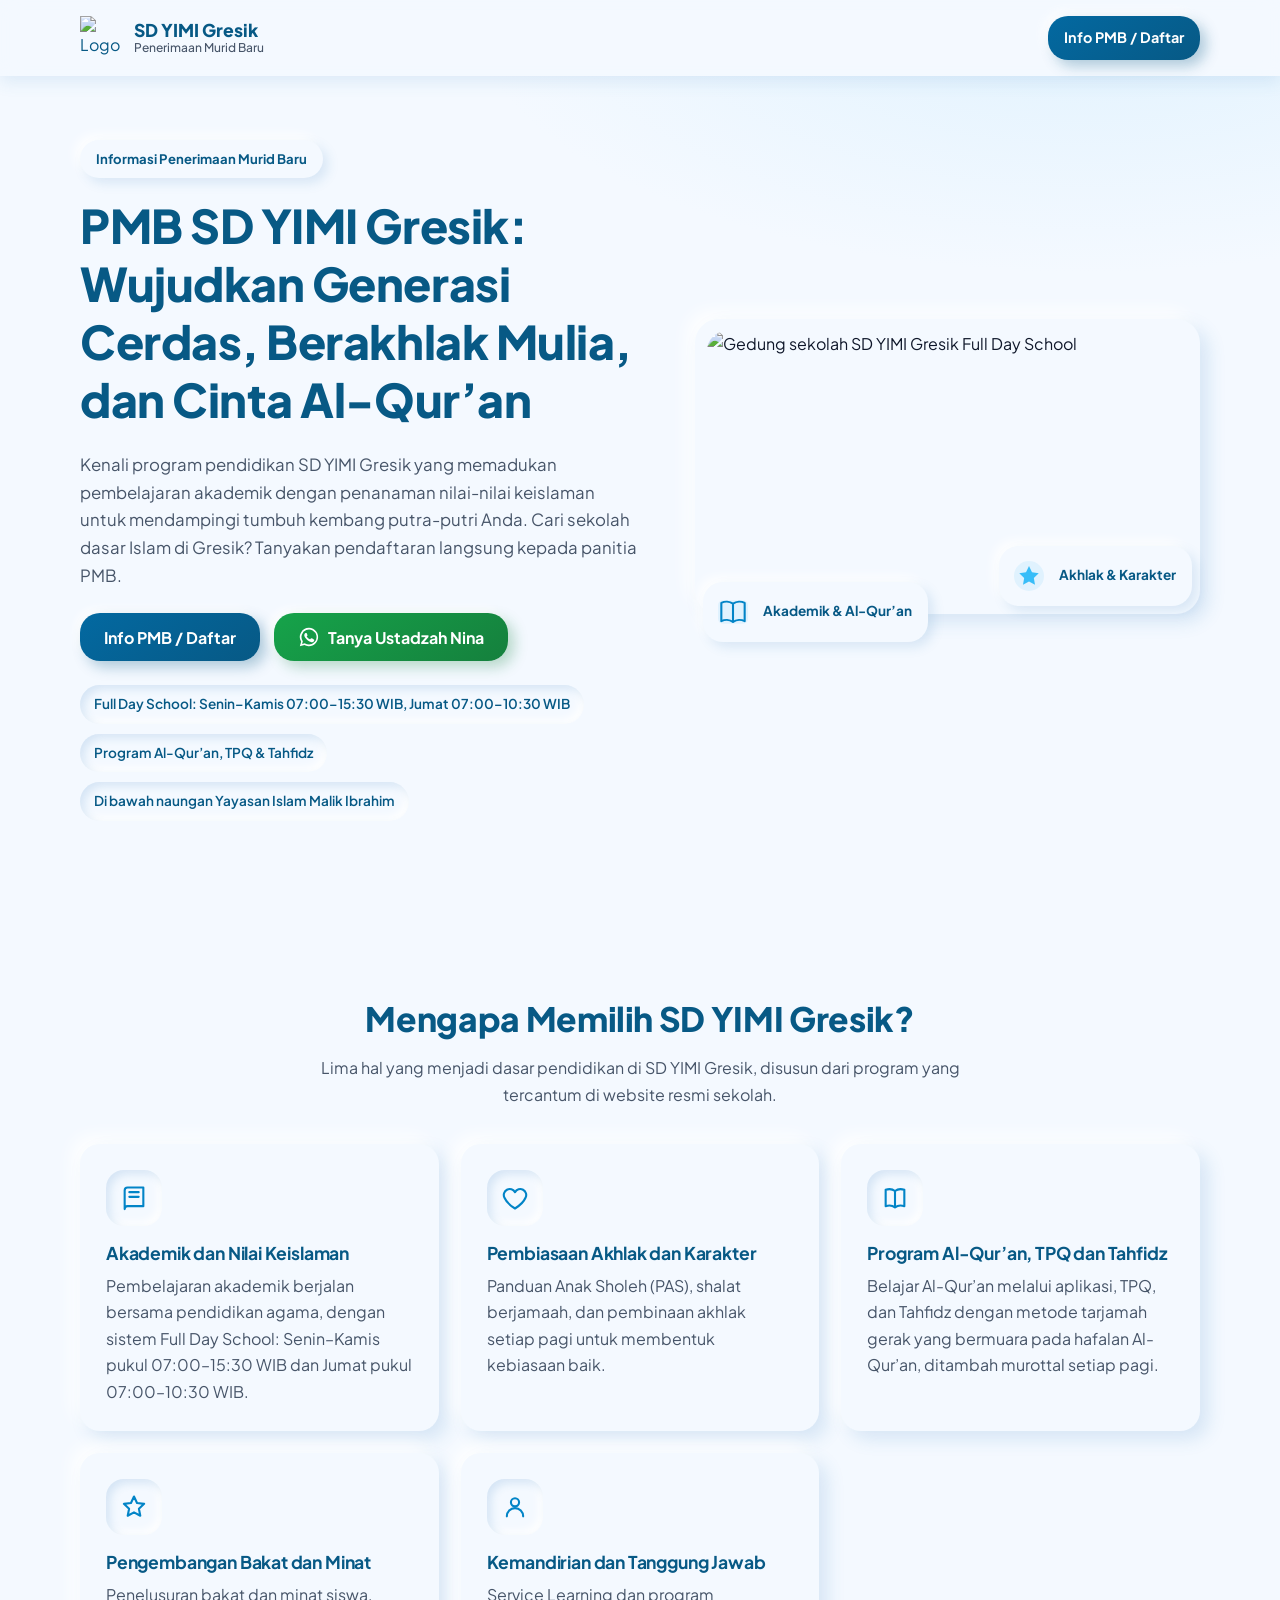
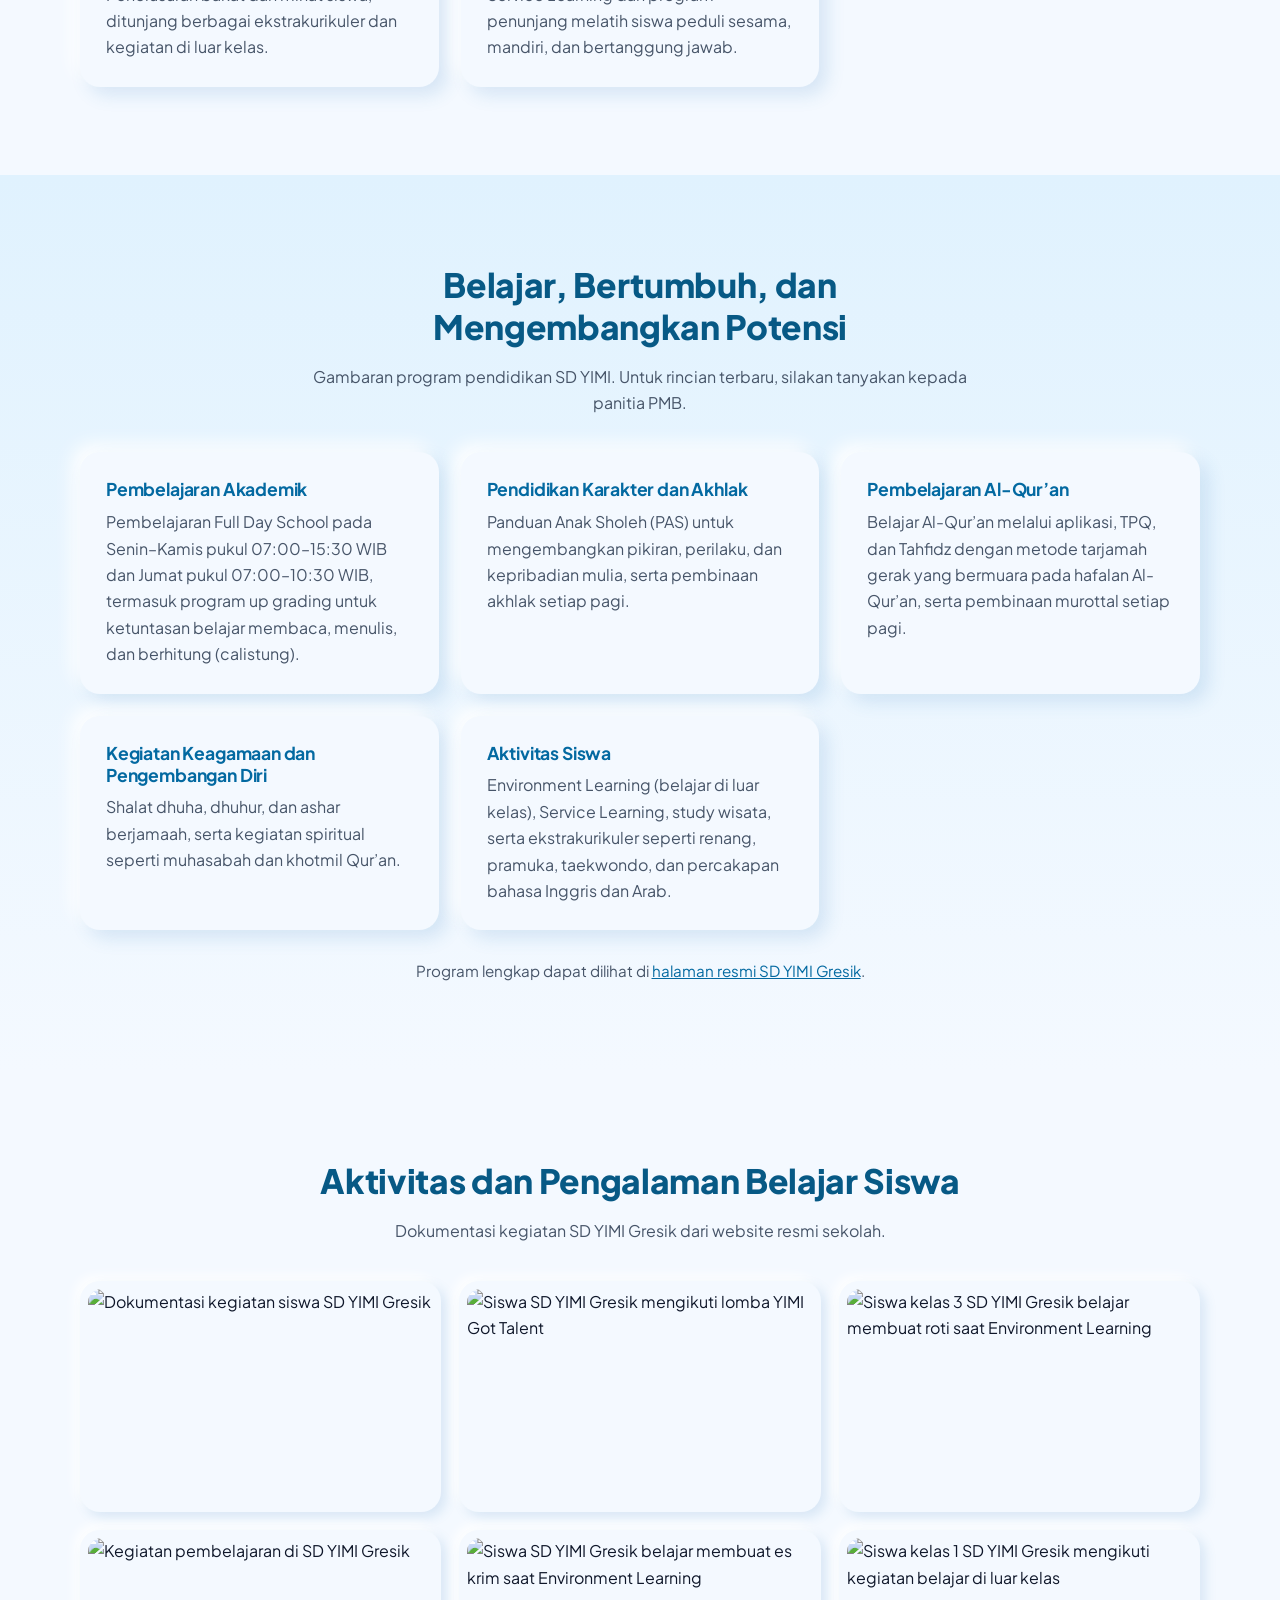
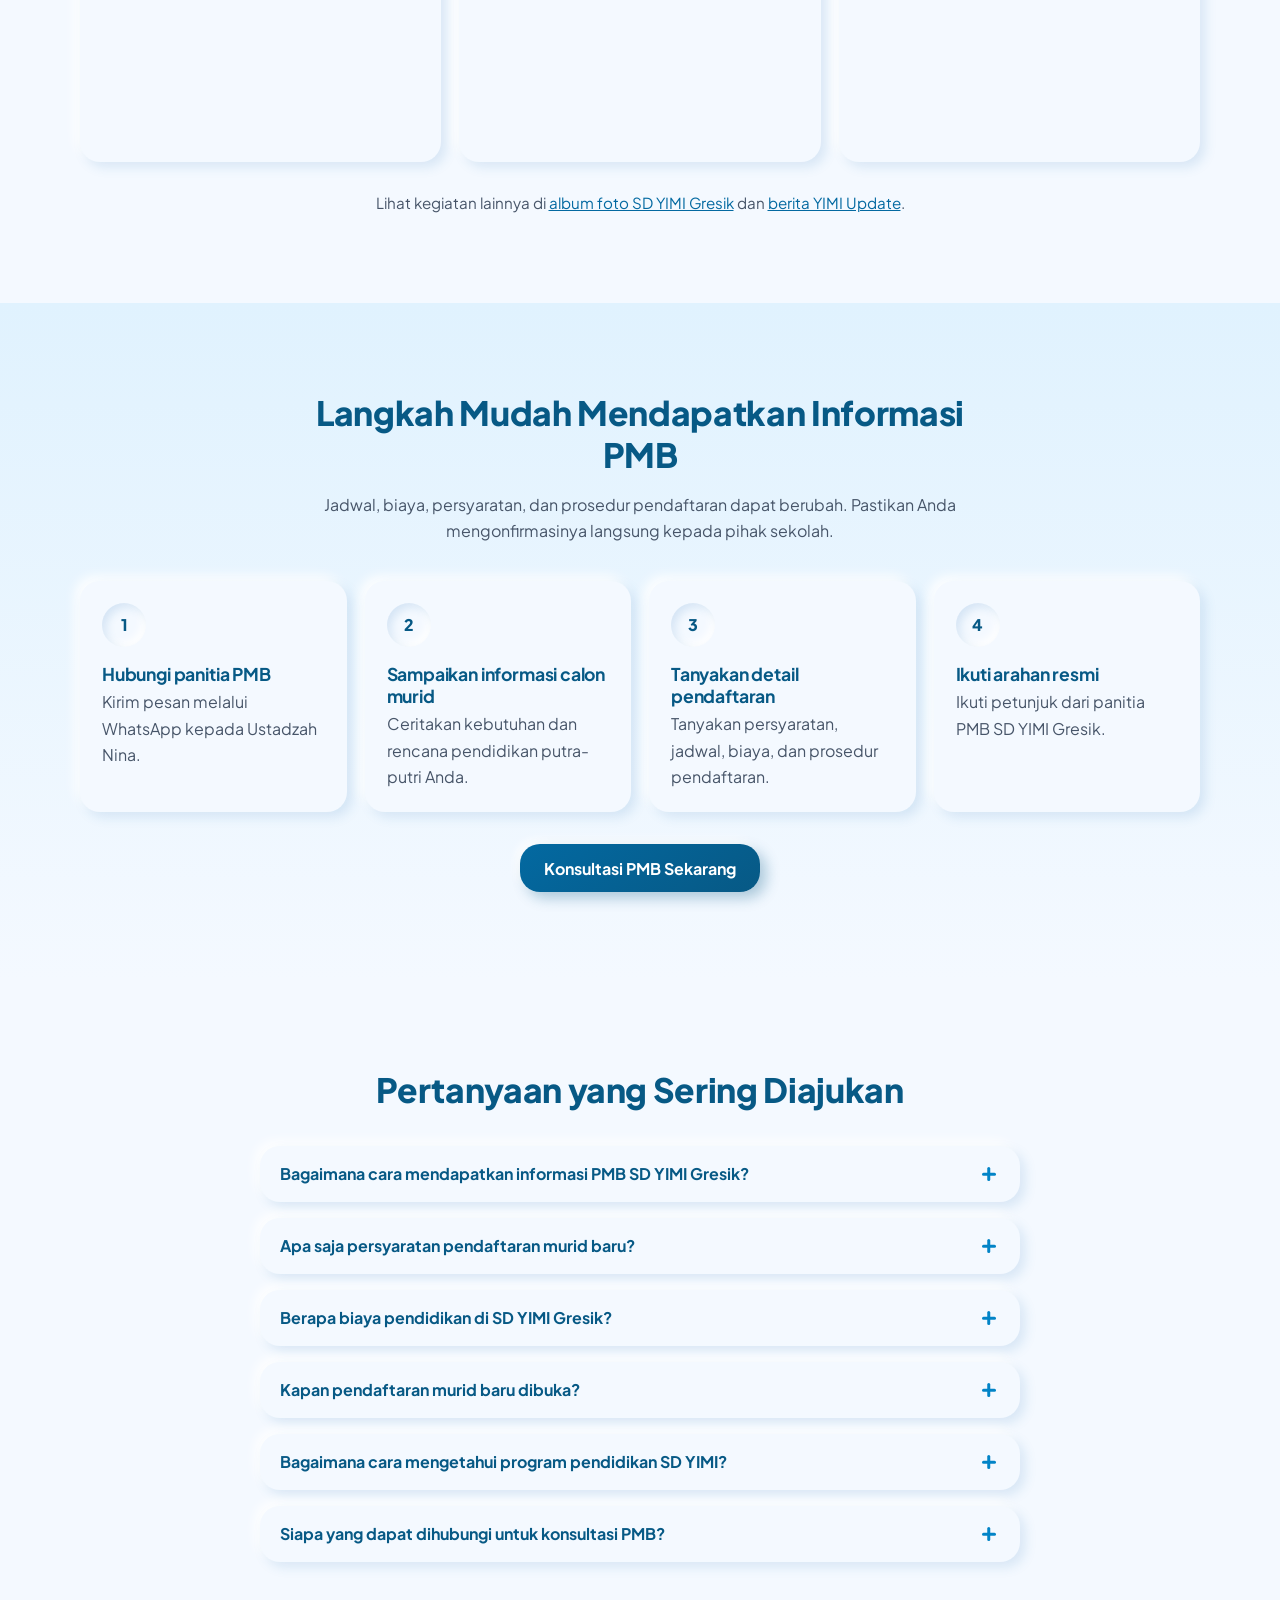
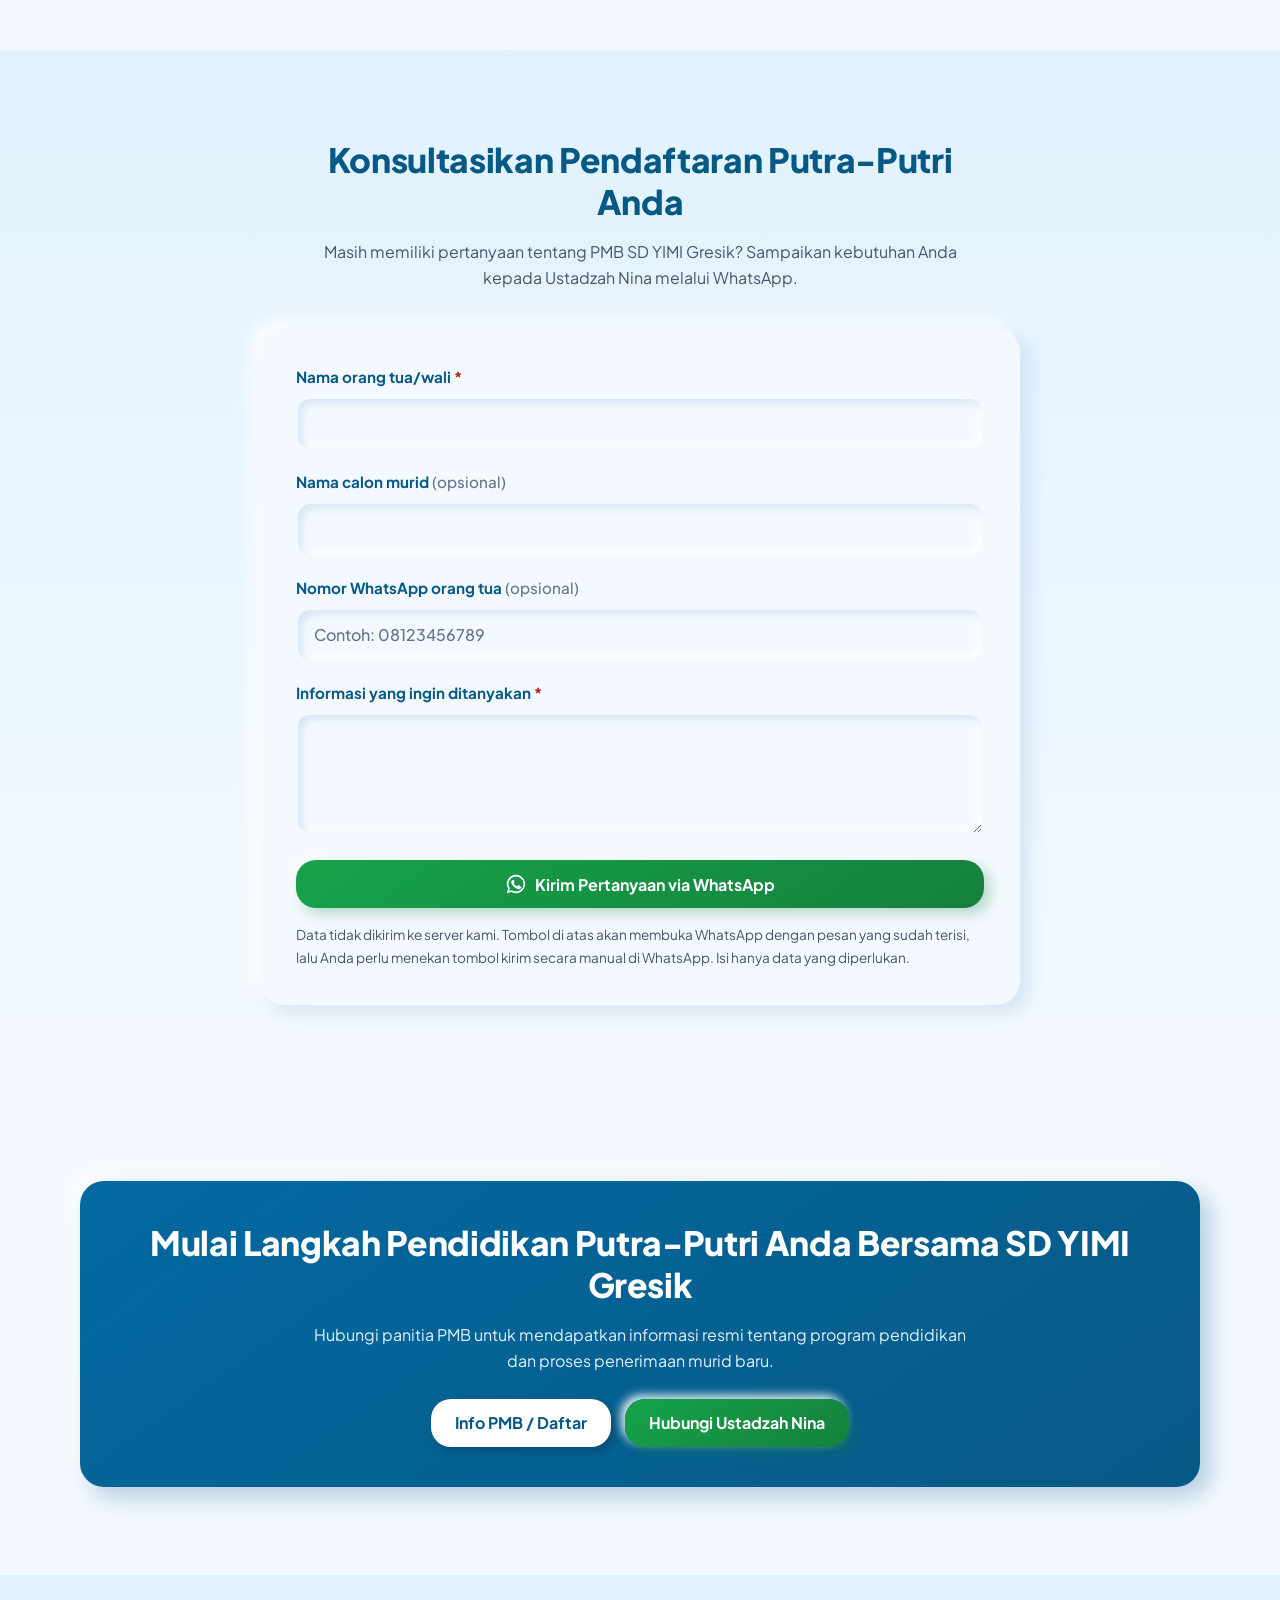
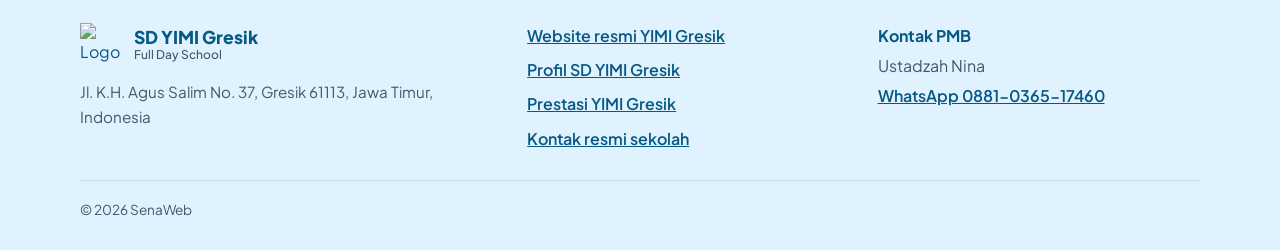
==== demo-yimi/index.html @ 06ae96d2 "Update index.html" ====
<!DOCTYPE html>
<html lang="id">
<head>
  <meta charset="UTF-8">
  <meta name="viewport" content="width=device-width, initial-scale=1">
  <title>PMB SD YIMI Gresik | Info Pendaftaran Murid Baru</title>
  <meta name="description" content="Dapatkan informasi Penerimaan Murid Baru SD YIMI Gresik. Tanyakan program pendidikan, persyaratan, jadwal, dan prosedur pendaftaran melalui WhatsApp.">
  <meta name="robots" content="index, follow">
  <meta name="theme-color" content="#38BDF8">
  <link rel="canonical" href="https://yimigresik.sch.id/info-pmb/">

  <!-- Favicon resmi (diambil dari website utama) -->
  <link rel="icon" href="https://yimigresik.sch.id/wp-content/uploads/2025/12/FAVICON-YIMI-GRESIK.png">

  <!-- Open Graph -->
  <meta property="og:type" content="website">
  <meta property="og:title" content="PMB SD YIMI Gresik | Info Pendaftaran Murid Baru">
  <meta property="og:description" content="Informasi Penerimaan Murid Baru SD YIMI Gresik: program pendidikan, persyaratan, jadwal, dan prosedur pendaftaran. Tanyakan langsung via WhatsApp.">
  <meta property="og:url" content="https://yimigresik.sch.id/info-pmb/">
  <meta property="og:site_name" content="YIMI Gresik">
  <meta property="og:locale" content="id_ID">
  <meta property="og:image" content="https://yimigresik.sch.id/wp-content/uploads/2025/12/GEDUNG-SD-1-1-1024x576.jpg">

  <!-- Twitter Card -->
  <meta name="twitter:card" content="summary_large_image">
  <meta name="twitter:title" content="PMB SD YIMI Gresik | Info Pendaftaran Murid Baru">
  <meta name="twitter:description" content="Informasi Penerimaan Murid Baru SD YIMI Gresik. Tanyakan program, persyaratan, jadwal, dan prosedur via WhatsApp.">
  <meta name="twitter:image" content="https://yimigresik.sch.id/wp-content/uploads/2025/12/GEDUNG-SD-1-1-1024x576.jpg">

  <!-- Font -->
  <link rel="preconnect" href="https://fonts.googleapis.com">
  <link rel="preconnect" href="https://fonts.gstatic.com" crossorigin>
  <link href="https://fonts.googleapis.com/css2?family=Plus+Jakarta+Sans:wght@400;500;600;700;800&display=swap" rel="stylesheet">

  <!-- Preload gambar LCP (hero) -->
  <link rel="preload" as="image" href="https://yimigresik.sch.id/wp-content/uploads/2025/12/GEDUNG-SD-1-1-1024x576.jpg" fetchpriority="high">

  <link rel="stylesheet" href="style.css">

  <!--
    ============================================================
    TEMPAT INTEGRASI TRACKING (BELUM AKTIF)
    ============================================================
    Tracking BELUM terpasang. Setelah ID resmi tersedia, tempel snippet
    Google tag (gtag.js) dari akun Google Ads / GA4 di sini, lalu isi
    konfigurasi ANALYTICS di assets/js/script.js. Jangan memakai ID palsu.

    <script async src="https://www.googletagmanager.com/gtag/js?id=ISI_ID_RESMI"></script>
    <script>
      window.dataLayer = window.dataLayer || [];
      function gtag(){dataLayer.push(arguments);}
      gtag('js', new Date());
      gtag('config', 'ISI_ID_RESMI');
    </script>
    ============================================================
  -->

  <script type="application/ld+json">
  {
    "@context": "https://schema.org",
    "@graph": [
      {
        "@type": "WebPage",
        "@id": "https://yimigresik.sch.id/info-pmb/#webpage",
        "url": "https://yimigresik.sch.id/info-pmb/",
        "name": "PMB SD YIMI Gresik | Info Pendaftaran Murid Baru",
        "description": "Informasi Penerimaan Murid Baru SD YIMI Gresik. Tanyakan program pendidikan, persyaratan, jadwal, dan prosedur pendaftaran melalui WhatsApp.",
        "inLanguage": "id-ID",
        "isPartOf": {
          "@type": "WebSite",
          "@id": "https://yimigresik.sch.id/#website",
          "url": "https://yimigresik.sch.id/",
          "name": "YIMI Gresik",
          "inLanguage": "id-ID"
        },
        "primaryImageOfPage": {
          "@type": "ImageObject",
          "url": "https://yimigresik.sch.id/wp-content/uploads/2025/12/GEDUNG-SD-1-1-1024x576.jpg"
        },
        "about": { "@id": "https://yimigresik.sch.id/sd-yimi-gresik-full-day-school/#school" }
      },
      {
        "@type": "ElementarySchool",
        "@id": "https://yimigresik.sch.id/sd-yimi-gresik-full-day-school/#school",
        "name": "SD YIMI Gresik",
        "alternateName": "SD YIMI Gresik Full Day School",
        "url": "https://yimigresik.sch.id/sd-yimi-gresik-full-day-school/",
        "logo": {
          "@type": "ImageObject",
          "url": "https://yimigresik.sch.id/wp-content/uploads/2025/12/SMALL-LOGO-YIMI.png"
        },
        "image": "https://yimigresik.sch.id/wp-content/uploads/2025/12/GEDUNG-SD-1-1-1024x576.jpg",
        "parentOrganization": {
          "@type": "Organization",
          "name": "Yayasan Islam Malik Ibrahim (YIMI)",
          "url": "https://yimigresik.sch.id/"
        },
        "address": {
          "@type": "PostalAddress",
          "streetAddress": "Jl. K.H. Agus Salim No. 37",
          "addressLocality": "Gresik",
          "addressRegion": "Jawa Timur",
          "postalCode": "61113",
          "addressCountry": "ID"
        },
        "sameAs": [
          "https://www.facebook.com/YayasanIslamMalikIbrahim",
          "https://www.instagram.com/yimigresik/"
        ]
      }
    ]
  }
  </script>
</head>

<body>
  <a class="skip-link" href="#main">Lewati ke konten utama</a>

  <!-- A. HEADER -->
  <header class="site-header">
    <div class="container header-inner">
      <a class="brand" href="https://yimigresik.sch.id/" aria-label="Website resmi YIMI Gresik">
        <img src="https://yimigresik.sch.id/wp-content/uploads/2025/12/SMALL-LOGO-YIMI.png" alt="Logo YIMI Gresik" width="44" height="44" class="brand-logo">
        <span class="brand-text">
          <strong>SD YIMI Gresik</strong>
          <small>Penerimaan Murid Baru</small>
        </span>
      </a>
      <a class="btn btn-primary btn-header" href="#kontak" data-wa="header" target="_blank" rel="noopener noreferrer">Info PMB / Daftar</a>
    </div>
  </header>

  <main id="main">

    <!-- B. HERO -->
    <section class="hero" aria-labelledby="hero-title">
      <div class="container hero-grid">
        <div class="hero-copy">
          <span class="badge">Informasi Penerimaan Murid Baru</span>
          <h1 id="hero-title">PMB SD YIMI Gresik: Wujudkan Generasi Cerdas, Berakhlak Mulia, dan Cinta Al-Qur’an</h1>
          <p class="lead">Kenali program pendidikan SD YIMI Gresik yang memadukan pembelajaran akademik dengan penanaman nilai-nilai keislaman untuk mendampingi tumbuh kembang putra-putri Anda. Cari sekolah dasar Islam di Gresik? Tanyakan pendaftaran langsung kepada panitia PMB.</p>
          <div class="cta-row">
            <a class="btn btn-primary" href="#kontak" data-wa="hero" target="_blank" rel="noopener noreferrer">Info PMB / Daftar</a>
            <a class="btn btn-wa" href="#kontak" data-wa="ustadzah" target="_blank" rel="noopener noreferrer">
              <svg class="icon" viewBox="0 0 24 24" aria-hidden="true"><path fill="currentColor" d="M12 2a10 10 0 0 0-8.6 15.1L2 22l5-1.3A10 10 0 1 0 12 2Zm0 18.2a8.2 8.2 0 0 1-4.2-1.2l-.3-.2-3 .8.8-2.9-.2-.3A8.2 8.2 0 1 1 12 20.2Zm4.5-6.1c-.2-.1-1.5-.7-1.7-.8-.2-.1-.4-.1-.6.1l-.8 1c-.1.2-.3.2-.5.1a6.700 6.700 0 0 1-3.300-2.900c-.2-.4.2-.4.700-1.300.1-.2 0-.3 0-.5l-.8-1.800c-.2-.5-.4-.4-.6-.4h-.5a1 1 0 0 0-.7.3 3 3 0 0 0-.9 2.200 5.200 5.200 0 0 0 1.100 2.800 11.900 11.900 0 0 0 4.600 4c1.700.7 2.400.8 3.200.7a2.700 2.700 0 0 0 1.800-1.300 2.200 2.200 0 0 0 .2-1.300c-.1-.1-.3-.2-.5-.3Z"/></svg>
              Tanya Ustadzah Nina
            </a>
          </div>
          <ul class="trust-list" aria-label="Informasi resmi sekolah">
            <li>Full Day School: Senin–Kamis 07:00–15:30 WIB, Jumat 07:00–10:30 WIB</li>
            <li>Program Al-Qur’an, TPQ &amp; Tahfidz</li>
            <li>Di bawah naungan Yayasan Islam Malik Ibrahim</li>
          </ul>
        </div>

        <div class="hero-visual">
          <div class="photo-frame">
            <img src="https://yimigresik.sch.id/wp-content/uploads/2025/12/GEDUNG-SD-1-1-1024x576.jpg"
                 alt="Gedung sekolah SD YIMI Gresik Full Day School" width="1024" height="576" fetchpriority="high" decoding="async">
          </div>
          <div class="float-card float-card-a" aria-hidden="true">
            <svg viewBox="0 0 48 48" width="40" height="40"><rect x="6" y="10" width="36" height="28" rx="6" fill="#E0F2FE"/><path d="M24 14v22M24 14c-4-3-10-3-14-1v22c4-2 10-2 14 1M24 14c4-3 10-3 14-1v22c-4-2-10-2-14 1" fill="none" stroke="#0284C7" stroke-width="2.500" stroke-linecap="round" stroke-linejoin="round"/></svg>
            <span>Akademik &amp; Al-Qur’an</span>
          </div>
          <div class="float-card float-card-b" aria-hidden="true">
            <svg viewBox="0 0 48 48" width="40" height="40"><circle cx="24" cy="24" r="18" fill="#E0F2FE"/><path d="m24 12 3.600 7.400 8.100 1.200-5.900 5.700 1.400 8.100L24 30.600l-7.200 3.800 1.400-8.100-5.900-5.700 8.100-1.200Z" fill="#38BDF8"/></svg>
            <span>Akhlak &amp; Karakter</span>
          </div>
        </div>
      </div>
    </section>

    <!-- C. KEUNGGULAN -->
    <section class="section" id="keunggulan" aria-labelledby="keunggulan-title">
      <div class="container">
        <div class="section-head reveal">
          <h2 id="keunggulan-title">Mengapa Memilih SD YIMI Gresik?</h2>
          <p>Lima hal yang menjadi dasar pendidikan di SD YIMI Gresik, disusun dari program yang tercantum di website resmi sekolah.</p>
        </div>
        <div class="card-grid">
          <article class="card reveal">
            <div class="card-icon" aria-hidden="true"><svg viewBox="0 0 24 24"><path d="M4 5.500A2.500 2.500 0 0 1 6.500 3H20v16H6.500A2.500 2.500 0 0 0 4 21.500Zm0 0V21m4-14h8M8 11h8" fill="none" stroke="currentColor" stroke-width="1.800" stroke-linecap="round" stroke-linejoin="round"/></svg></div>
            <h3>Akademik dan Nilai Keislaman</h3>
            <p>Pembelajaran akademik berjalan bersama pendidikan agama, dengan sistem Full Day School: Senin–Kamis pukul 07:00–15:30 WIB dan Jumat pukul 07:00–10:30 WIB.</p>
          </article>
          <article class="card reveal">
            <div class="card-icon" aria-hidden="true"><svg viewBox="0 0 24 24"><path d="M12 21s-7-4.400-9-9.200A5 5 0 0 1 12 7a5 5 0 0 1 9 4.800C19 16.600 12 21 12 21Z" fill="none" stroke="currentColor" stroke-width="1.800" stroke-linejoin="round"/></svg></div>
            <h3>Pembiasaan Akhlak dan Karakter</h3>
            <p>Panduan Anak Sholeh (PAS), shalat berjamaah, dan pembinaan akhlak setiap pagi untuk membentuk kebiasaan baik.</p>
          </article>
          <article class="card reveal">
            <div class="card-icon" aria-hidden="true"><svg viewBox="0 0 24 24"><path d="M12 6c-2-1.500-5-2-8-1v14c3-1 6-.5 8 1m0-14c2-1.500 5-2 8-1v14c-3-1-6-.5-8 1m0-14v14" fill="none" stroke="currentColor" stroke-width="1.800" stroke-linecap="round" stroke-linejoin="round"/></svg></div>
            <h3>Program Al-Qur’an, TPQ dan Tahfidz</h3>
            <p>Belajar Al-Qur’an melalui aplikasi, TPQ, dan Tahfidz dengan metode tarjamah gerak yang bermuara pada hafalan Al-Qur’an, ditambah murottal setiap pagi.</p>
          </article>
          <article class="card reveal">
            <div class="card-icon" aria-hidden="true"><svg viewBox="0 0 24 24"><path d="m12 3 2.600 5.600 6.100.7-4.500 4.200 1.200 6L12 16.600 6.600 19.500l1.200-6L3.300 9.300l6.100-.7Z" fill="none" stroke="currentColor" stroke-width="1.800" stroke-linejoin="round"/></svg></div>
            <h3>Pengembangan Bakat dan Minat</h3>
            <p>Penelusuran bakat dan minat siswa, ditunjang berbagai ekstrakurikuler dan kegiatan di luar kelas.</p>
          </article>
          <article class="card reveal">
            <div class="card-icon" aria-hidden="true"><svg viewBox="0 0 24 24"><circle cx="12" cy="8" r="3.500" fill="none" stroke="currentColor" stroke-width="1.800"/><path d="M5 20a7 7 0 0 1 14 0" fill="none" stroke="currentColor" stroke-width="1.800" stroke-linecap="round"/></svg></div>
            <h3>Kemandirian dan Tanggung Jawab</h3>
            <p>Service Learning dan program penunjang melatih siswa peduli sesama, mandiri, dan bertanggung jawab.</p>
          </article>
        </div>
      </div>
    </section>

    <!-- D. PROGRAM -->
    <section class="section section-alt" id="program" aria-labelledby="program-title">
      <div class="container">
        <div class="section-head reveal">
          <h2 id="program-title">Belajar, Bertumbuh, dan Mengembangkan Potensi</h2>
          <p>Gambaran program pendidikan SD YIMI. Untuk rincian terbaru, silakan tanyakan kepada panitia PMB.</p>
        </div>
        <div class="program-grid">
          <article class="card program reveal">
            <h3>Pembelajaran Akademik</h3>
            <p>Pembelajaran Full Day School pada Senin–Kamis pukul 07:00–15:30 WIB dan Jumat pukul 07:00–10:30 WIB, termasuk program up grading untuk ketuntasan belajar membaca, menulis, dan berhitung (calistung).</p>
          </article>
          <article class="card program reveal">
            <h3>Pendidikan Karakter dan Akhlak</h3>
            <p>Panduan Anak Sholeh (PAS) untuk mengembangkan pikiran, perilaku, dan kepribadian mulia, serta pembinaan akhlak setiap pagi.</p>
          </article>
          <article class="card program reveal">
            <h3>Pembelajaran Al-Qur’an</h3>
            <p>Belajar Al-Qur’an melalui aplikasi, TPQ, dan Tahfidz dengan metode tarjamah gerak yang bermuara pada hafalan Al-Qur’an, serta pembinaan murottal setiap pagi.</p>
          </article>
          <article class="card program reveal">
            <h3>Kegiatan Keagamaan dan Pengembangan Diri</h3>
            <p>Shalat dhuha, dhuhur, dan ashar berjamaah, serta kegiatan spiritual seperti muhasabah dan khotmil Qur’an.</p>
          </article>
          <article class="card program reveal">
            <h3>Aktivitas Siswa</h3>
            <p>Environment Learning (belajar di luar kelas), Service Learning, study wisata, serta ekstrakurikuler seperti renang, pramuka, taekwondo, dan percakapan bahasa Inggris dan Arab.</p>
          </article>
        </div>
        <p class="note reveal">Program lengkap dapat dilihat di <a href="https://yimigresik.sch.id/sd-yimi-gresik-full-day-school/" target="_blank" rel="noopener">halaman resmi SD YIMI Gresik</a>.</p>
      </div>
    </section>

    <!-- E. GALERI -->
    <section class="section" id="galeri" aria-labelledby="galeri-title">
      <div class="container">
        <div class="section-head reveal">
          <h2 id="galeri-title">Aktivitas dan Pengalaman Belajar Siswa</h2>
          <p>Dokumentasi kegiatan SD YIMI Gresik dari website resmi sekolah.</p>
        </div>
        <div class="gallery">
          <figure class="reveal"><img loading="lazy" decoding="async" width="800" height="600" src="https://yimigresik.sch.id/wp-content/uploads/2025/12/OK-SD.jpg" alt="Dokumentasi kegiatan siswa SD YIMI Gresik"></figure>
          <figure class="reveal"><img loading="lazy" decoding="async" width="450" height="250" src="https://yimigresik.sch.id/wp-content/uploads/2026/09/sd-yimi-gresik-01-450x250.jpg" alt="Siswa SD YIMI Gresik mengikuti lomba YIMI Got Talent"></figure>
          <figure class="reveal"><img loading="lazy" decoding="async" width="450" height="250" src="https://yimigresik.sch.id/wp-content/uploads/2026/09/sd-yimi02-450x250.jpg" alt="Siswa kelas 3 SD YIMI Gresik belajar membuat roti saat Environment Learning"></figure>
          <figure class="reveal"><img loading="lazy" decoding="async" width="800" height="600" src="https://yimigresik.sch.id/wp-content/uploads/2025/12/OK-SD2.jpg" alt="Kegiatan pembelajaran di SD YIMI Gresik"></figure>
          <figure class="reveal"><img loading="lazy" decoding="async" width="450" height="250" src="https://yimigresik.sch.id/wp-content/uploads/2026/09/SD-YIMI-3-450x250.jpg" alt="Siswa SD YIMI Gresik belajar membuat es krim saat Environment Learning"></figure>
          <figure class="reveal"><img loading="lazy" decoding="async" width="450" height="250" src="https://yimigresik.sch.id/wp-content/uploads/2026/09/sd-yimi2-450x250.jpg" alt="Siswa kelas 1 SD YIMI Gresik mengikuti kegiatan belajar di luar kelas"></figure>
        </div>
        <p class="note reveal">Lihat kegiatan lainnya di <a href="https://yimigresik.sch.id/album-photo-sd-yimi-gresik-full-day-school/" target="_blank" rel="noopener">album foto SD YIMI Gresik</a> dan <a href="https://yimigresik.sch.id/category/update/" target="_blank" rel="noopener">berita YIMI Update</a>.</p>
      </div>
    </section>

    <!-- F. ALUR -->
    <section class="section section-alt" id="alur" aria-labelledby="alur-title">
      <div class="container">
        <div class="section-head reveal">
          <h2 id="alur-title">Langkah Mudah Mendapatkan Informasi PMB</h2>
          <p>Jadwal, biaya, persyaratan, dan prosedur pendaftaran dapat berubah. Pastikan Anda mengonfirmasinya langsung kepada pihak sekolah.</p>
        </div>
        <ol class="steps">
          <li class="reveal"><span class="step-no" aria-hidden="true">1</span><div><h3>Hubungi panitia PMB</h3><p>Kirim pesan melalui WhatsApp kepada Ustadzah Nina.</p></div></li>
          <li class="reveal"><span class="step-no" aria-hidden="true">2</span><div><h3>Sampaikan informasi calon murid</h3><p>Ceritakan kebutuhan dan rencana pendidikan putra-putri Anda.</p></div></li>
          <li class="reveal"><span class="step-no" aria-hidden="true">3</span><div><h3>Tanyakan detail pendaftaran</h3><p>Tanyakan persyaratan, jadwal, biaya, dan prosedur pendaftaran.</p></div></li>
          <li class="reveal"><span class="step-no" aria-hidden="true">4</span><div><h3>Ikuti arahan resmi</h3><p>Ikuti petunjuk dari panitia PMB SD YIMI Gresik.</p></div></li>
        </ol>
        <div class="center reveal">
          <a class="btn btn-primary" href="#kontak" data-wa="alur" target="_blank" rel="noopener noreferrer">Konsultasi PMB Sekarang</a>
        </div>
      </div>
    </section>

    <!-- G. FAQ -->
    <section class="section" id="faq" aria-labelledby="faq-title">
      <div class="container container-narrow">
        <div class="section-head reveal">
          <h2 id="faq-title">Pertanyaan yang Sering Diajukan</h2>
        </div>
        <div class="accordion" data-accordion>
          <div class="acc-item reveal">
            <h3><button type="button" class="acc-trigger" aria-expanded="false" aria-controls="faq-1" id="faq-1-btn">Bagaimana cara mendapatkan informasi PMB SD YIMI Gresik?<span class="acc-icon" aria-hidden="true"></span></button></h3>
            <div class="acc-panel" id="faq-1" role="region" aria-labelledby="faq-1-btn" hidden><p>Hubungi panitia PMB melalui WhatsApp Ustadzah Nina dengan menekan tombol “Info PMB / Daftar” atau mengisi formulir pertanyaan di halaman ini. Pesan akan terbuka otomatis di WhatsApp Anda.</p></div>
          </div>
          <div class="acc-item reveal">
            <h3><button type="button" class="acc-trigger" aria-expanded="false" aria-controls="faq-2" id="faq-2-btn">Apa saja persyaratan pendaftaran murid baru?<span class="acc-icon" aria-hidden="true"></span></button></h3>
            <div class="acc-panel" id="faq-2" role="region" aria-labelledby="faq-2-btn" hidden><p>Persyaratan pendaftaran ditetapkan oleh sekolah dan dapat diperbarui. Silakan tanyakan persyaratan terbaru kepada panitia PMB melalui WhatsApp.</p></div>
          </div>
          <div class="acc-item reveal">
            <h3><button type="button" class="acc-trigger" aria-expanded="false" aria-controls="faq-3" id="faq-3-btn">Berapa biaya pendidikan di SD YIMI Gresik?<span class="acc-icon" aria-hidden="true"></span></button></h3>
            <div class="acc-panel" id="faq-3" role="region" aria-labelledby="faq-3-btn" hidden><p>Rincian biaya dan tahap pembayaran disampaikan oleh panitia PMB. Tanyakan informasi biaya terbaru agar Anda mendapatkan data yang akurat.</p></div>
          </div>
          <div class="acc-item reveal">
            <h3><button type="button" class="acc-trigger" aria-expanded="false" aria-controls="faq-4" id="faq-4-btn">Kapan pendaftaran murid baru dibuka?<span class="acc-icon" aria-hidden="true"></span></button></h3>
            <div class="acc-panel" id="faq-4" role="region" aria-labelledby="faq-4-btn" hidden><p>Jadwal pendaftaran dapat berubah dari waktu ke waktu. Silakan konfirmasi jadwal terbaru kepada panitia PMB melalui WhatsApp.</p></div>
          </div>
          <div class="acc-item reveal">
            <h3><button type="button" class="acc-trigger" aria-expanded="false" aria-controls="faq-5" id="faq-5-btn">Bagaimana cara mengetahui program pendidikan SD YIMI?<span class="acc-icon" aria-hidden="true"></span></button></h3>
            <div class="acc-panel" id="faq-5" role="region" aria-labelledby="faq-5-btn" hidden><p>Ringkasan program tersedia di bagian “Belajar, Bertumbuh, dan Mengembangkan Potensi” pada halaman ini. Program lengkap juga dapat dilihat di <a href="https://yimigresik.sch.id/sd-yimi-gresik-full-day-school/" target="_blank" rel="noopener">halaman resmi SD YIMI Gresik</a>, atau Anda dapat bertanya langsung kepada panitia.</p></div>
          </div>
          <div class="acc-item reveal">
            <h3><button type="button" class="acc-trigger" aria-expanded="false" aria-controls="faq-6" id="faq-6-btn">Siapa yang dapat dihubungi untuk konsultasi PMB?<span class="acc-icon" aria-hidden="true"></span></button></h3>
            <div class="acc-panel" id="faq-6" role="region" aria-labelledby="faq-6-btn" hidden><p>Panitia PMB SD YIMI Gresik, yaitu Ustadzah Nina, melalui WhatsApp 0881-0365-17460.</p></div>
          </div>
        </div>
      </div>
    </section>

    <!-- H. KONTAK & FORM -->
    <section class="section section-alt" id="kontak" aria-labelledby="kontak-title">
      <div class="container container-narrow">
        <div class="section-head reveal">
          <h2 id="kontak-title">Konsultasikan Pendaftaran Putra-Putri Anda</h2>
          <p>Masih memiliki pertanyaan tentang PMB SD YIMI Gresik? Sampaikan kebutuhan Anda kepada Ustadzah Nina melalui WhatsApp.</p>
        </div>

        <form class="form-card reveal" id="pmb-form" novalidate>
          <div class="field">
            <label for="f-parent">Nama orang tua/wali <span class="req" aria-hidden="true">*</span></label>
            <input type="text" id="f-parent" name="parent" autocomplete="name" required maxlength="80" aria-describedby="e-parent">
            <p class="error" id="e-parent" role="alert"></p>
          </div>
          <div class="field">
            <label for="f-child">Nama calon murid <span class="opt">(opsional)</span></label>
            <input type="text" id="f-child" name="child" autocomplete="off" maxlength="80">
          </div>
          <div class="field">
            <label for="f-phone">Nomor WhatsApp orang tua <span class="opt">(opsional)</span></label>
            <input type="tel" id="f-phone" name="phone" inputmode="tel" autocomplete="tel" maxlength="20" placeholder="Contoh: 08123456789" aria-describedby="e-phone">
            <p class="error" id="e-phone" role="alert"></p>
          </div>
          <div class="field">
            <label for="f-question">Informasi yang ingin ditanyakan <span class="req" aria-hidden="true">*</span></label>
            <textarea id="f-question" name="question" rows="4" required maxlength="500" aria-describedby="e-question"></textarea>
            <p class="error" id="e-question" role="alert"></p>
          </div>
          <button type="submit" class="btn btn-wa btn-block">
            <svg class="icon" viewBox="0 0 24 24" aria-hidden="true"><path fill="currentColor" d="M12 2a10 10 0 0 0-8.6 15.1L2 22l5-1.3A10 10 0 1 0 12 2Zm0 18.2a8.2 8.2 0 0 1-4.2-1.2l-.3-.2-3 .8.8-2.9-.2-.3A8.2 8.2 0 1 1 12 20.2Zm4.5-6.1c-.2-.1-1.5-.7-1.7-.8-.2-.1-.4-.1-.6.1l-.8 1c-.1.2-.3.2-.5.1a6.700 6.700 0 0 1-3.300-2.900c-.2-.4.2-.4.700-1.300.1-.2 0-.3 0-.5l-.8-1.800c-.2-.5-.4-.4-.6-.4h-.5a1 1 0 0 0-.7.3 3 3 0 0 0-.9 2.200 5.200 5.200 0 0 0 1.100 2.800 11.900 11.900 0 0 0 4.600 4c1.700.7 2.400.8 3.200.7a2.700 2.700 0 0 0 1.800-1.300 2.200 2.200 0 0 0 .2-1.300c-.1-.1-.3-.2-.5-.3Z"/></svg>
            Kirim Pertanyaan via WhatsApp
          </button>
          <p class="form-note">Data tidak dikirim ke server kami. Tombol di atas akan membuka WhatsApp dengan pesan yang sudah terisi, lalu Anda perlu menekan tombol kirim secara manual di WhatsApp. Isi hanya data yang diperlukan.</p>
          <p class="form-status" id="form-status" role="status" aria-live="polite"></p>
        </form>
      </div>
    </section>

    <!-- I. CTA PENUTUP -->
    <section class="section final-cta" aria-labelledby="cta-title">
      <div class="container">
        <div class="cta-card reveal">
          <h2 id="cta-title">Mulai Langkah Pendidikan Putra-Putri Anda Bersama SD YIMI Gresik</h2>
          <p>Hubungi panitia PMB untuk mendapatkan informasi resmi tentang program pendidikan dan proses penerimaan murid baru.</p>
          <div class="cta-row cta-center">
            <a class="btn btn-primary" href="#kontak" data-wa="closing" target="_blank" rel="noopener noreferrer">Info PMB / Daftar</a>
            <a class="btn btn-wa" href="#kontak" data-wa="ustadzah" target="_blank" rel="noopener noreferrer">Hubungi Ustadzah Nina</a>
          </div>
        </div>
      </div>
    </section>
  </main>

  <!-- J. FOOTER -->
  <footer class="site-footer">
    <div class="container footer-grid">
      <div class="footer-brand">
        <div class="brand">
          <img src="https://yimigresik.sch.id/wp-content/uploads/2025/12/SMALL-LOGO-YIMI.png" alt="Logo YIMI Gresik" width="44" height="44" class="brand-logo" loading="lazy">
          <span class="brand-text"><strong>SD YIMI Gresik</strong><small>Full Day School</small></span>
        </div>
        <address>Jl. K.H. Agus Salim No. 37, Gresik 61113, Jawa Timur, Indonesia</address>
      </div>
      <nav class="footer-links" aria-label="Tautan resmi">
        <a href="https://yimigresik.sch.id/">Website resmi YIMI Gresik</a>
        <a href="https://yimigresik.sch.id/sd-yimi-gresik-full-day-school/">Profil SD YIMI Gresik</a>
        <a href="https://yimigresik.sch.id/prestasi-yimi-gresik/">Prestasi YIMI Gresik</a>
        <a href="https://yimigresik.sch.id/kontak-YIMI/">Kontak resmi sekolah</a>
      </nav>
      <div class="footer-contact">
        <strong>Kontak PMB</strong>
        <p>Ustadzah Nina</p>
        <a href="#kontak" data-wa="footer" target="_blank" rel="noopener noreferrer">WhatsApp 0881-0365-17460</a>
      </div>
    </div>
    <div class="container footer-copy">
      <p>&copy; <span id="year">2026</span> SenaWeb</p>
    </div>
  </footer>

  <!-- Floating WhatsApp (mobile) -->
  <a class="wa-float" id="wa-float" href="#kontak" data-wa="floating" target="_blank" rel="noopener noreferrer" aria-label="Chat WhatsApp Ustadzah Nina untuk info PMB">
    <svg class="icon" viewBox="0 0 24 24" aria-hidden="true"><path fill="currentColor" d="M12 2a10 10 0 0 0-8.6 15.1L2 22l5-1.3A10 10 0 1 0 12 2Zm0 18.2a8.2 8.2 0 0 1-4.2-1.2l-.3-.2-3 .8.8-2.9-.2-.3A8.2 8.2 0 1 1 12 20.2Zm4.5-6.1c-.2-.1-1.5-.7-1.7-.8-.2-.1-.4-.1-.6.1l-.8 1c-.1.2-.3.2-.5.1a6.700 6.700 0 0 1-3.300-2.900c-.2-.4.2-.4.700-1.300.1-.2 0-.3 0-.5l-.8-1.800c-.2-.5-.4-.4-.6-.4h-.5a1 1 0 0 0-.7.3 3 3 0 0 0-.9 2.200 5.200 5.200 0 0 0 1.100 2.800 11.900 11.900 0 0 0 4.600 4c1.700.7 2.400.8 3.200.7a2.700 2.700 0 0 0 1.800-1.300 2.200 2.200 0 0 0 .2-1.300c-.1-.1-.3-.2-.5-.3Z"/></svg>
    <span>Tanya PMB</span>
  </a>

  <script src="script.js" defer></script>
</body>
</html>
---- demo-yimi/style.css ----
/* ==========================================================
   Landing Page PMB SD YIMI Gresik — Neuromorphism UI
   Biru langit + putih. Mobile-first.
   ========================================================== */

:root {
  --sky: #38BDF8;
  --primary: #0284C7;
  --primary-btn: #0369A1;   /* varian lebih gelap agar teks putih lolos kontras AA */
  --deep: #075985;
  --soft: #E0F2FE;
  --bg: #F4F9FF;
  --white: #FFFFFF;
  --text: #0F172A;
  --text-2: #475569;        /* sedikit lebih gelap dari #64748B demi kontras AA di atas latar biru muda */
  --text-muted: #64748B;
  --green: #15803D;         /* varian #16A34A yang lolos kontras dengan teks putih */
  --danger: #B91C1C;

  --r-sm: 14px;
  --r: 20px;
  --r-lg: 24px;

  --sh-out: 8px 8px 18px rgba(56, 130, 190, .16), -8px -8px 18px rgba(255, 255, 255, .95);
  --sh-out-sm: 5px 5px 12px rgba(56, 130, 190, .15), -5px -5px 12px rgba(255, 255, 255, .95);
  --sh-in: inset 4px 4px 9px rgba(56, 130, 190, .16), inset -4px -4px 9px rgba(255, 255, 255, .95);
  --sh-press: inset 3px 3px 7px rgba(0, 0, 0, .18), inset -2px -2px 6px rgba(255, 255, 255, .15);

  --font: "Plus Jakarta Sans", "Nunito Sans", system-ui, -apple-system, "Segoe UI", Roboto, sans-serif;
  --header-h: 68px;
}

*, *::before, *::after { box-sizing: border-box; }

html { scroll-behavior: smooth; scroll-padding-top: calc(var(--header-h) + 12px); -webkit-text-size-adjust: 100%; }

body {
  margin: 0;
  font-family: var(--font);
  font-size: 1rem;
  line-height: 1.65;
  color: var(--text);
  background: var(--bg);
  overflow-x: hidden;
}

img, svg { max-width: 100%; display: block; }
img { height: auto; }
a { color: var(--primary-btn); }
a:hover { color: var(--deep); }

h1, h2, h3 { line-height: 1.25; margin: 0 0 .5em; color: var(--deep); letter-spacing: -.01em; }
h1 { font-size: clamp(1.75rem, 6vw, 2.9rem); font-weight: 800; }
h2 { font-size: clamp(1.45rem, 4.5vw, 2.1rem); font-weight: 800; }
h3 { font-size: 1.1rem; font-weight: 700; }
p { margin: 0 0 1em; }

.container { width: min(100% - 32px, 1120px); margin-inline: auto; }
.container-narrow { width: min(100% - 32px, 760px); }
.center { text-align: center; margin-top: 2rem; }

:focus-visible { outline: 3px solid var(--deep); outline-offset: 3px; border-radius: 6px; }

.skip-link {
  position: absolute; left: 12px; top: -60px; z-index: 200;
  background: var(--deep); color: #fff; padding: 10px 16px; border-radius: 10px; text-decoration: none;
}
.skip-link:focus { top: 12px; }

/* ---------- Header ---------- */
.site-header {
  position: sticky; top: 0; z-index: 100;
  background: rgba(244, 249, 255, .92);
  backdrop-filter: blur(10px);
  -webkit-backdrop-filter: blur(10px);
  box-shadow: 0 6px 16px rgba(56, 130, 190, .12);
}
.header-inner { display: flex; align-items: center; justify-content: space-between; gap: 12px; min-height: var(--header-h); }
.brand { display: inline-flex; align-items: center; gap: 10px; text-decoration: none; color: var(--deep); }
.brand-logo { height: 44px; width: auto; }
.brand-text { display: flex; flex-direction: column; line-height: 1.2; }
.brand-text strong { font-size: 1rem; font-weight: 800; }
.brand-text small { font-size: .75rem; color: var(--text-2); font-weight: 500; }

/* ---------- Buttons ---------- */
.btn {
  display: inline-flex; align-items: center; justify-content: center; gap: 8px;
  min-height: 48px; padding: 12px 24px;
  font: 700 1rem/1.2 var(--font);
  text-decoration: none; text-align: center;
  border: 0; border-radius: var(--r); cursor: pointer;
  color: var(--deep); background: var(--bg);
  box-shadow: var(--sh-out-sm);
  transition: transform .2s ease, box-shadow .2s ease, filter .2s ease;
}
.btn:hover { transform: translateY(-2px); }
.btn:active { transform: translateY(0); box-shadow: var(--sh-press); }
.btn-primary { background: linear-gradient(145deg, #0369A1, #075985); color: #fff; box-shadow: 6px 6px 14px rgba(7, 89, 133, .3), -4px -4px 10px rgba(255, 255, 255, .9); }
.btn-primary:hover { color: #fff; filter: brightness(1.08); }
.btn-wa { background: linear-gradient(145deg, #16A34A, #15803D); color: #fff; box-shadow: 6px 6px 14px rgba(21, 128, 61, .28), -4px -4px 10px rgba(255, 255, 255, .9); }
.btn-wa:hover { color: #fff; filter: brightness(1.08); }
.btn-primary:active, .btn-wa:active { box-shadow: var(--sh-press); }
.btn-header { min-height: 44px; padding: 10px 16px; font-size: .9rem; white-space: nowrap; }
.btn-block { width: 100%; }
.icon { width: 22px; height: 22px; flex: none; }

/* ---------- Sections ---------- */
.section { padding: 64px 0; }
.section-alt { background: linear-gradient(180deg, var(--soft) 0%, var(--bg) 100%); }
.section-head { max-width: 680px; margin: 0 auto 36px; text-align: center; }
.section-head p { color: var(--text-2); margin: 0; }
.note { text-align: center; color: var(--text-2); font-size: .95rem; margin: 28px 0 0; }

/* ---------- Hero ---------- */
.hero { padding: 36px 0 56px; background: radial-gradient(900px 400px at 85% -10%, var(--soft), transparent 70%), var(--bg); }
.hero-grid { display: grid; gap: 36px; align-items: center; }
.badge {
  display: inline-block; padding: 8px 16px; margin-bottom: 18px;
  font-size: .82rem; font-weight: 700; color: var(--deep);
  background: var(--bg); border-radius: 999px; box-shadow: var(--sh-out-sm);
}
.lead { font-size: 1.05rem; color: var(--text-2); max-width: 56ch; }
.cta-row { display: flex; flex-direction: column; gap: 14px; margin: 24px 0; }
.trust-list { list-style: none; padding: 0; margin: 0; display: flex; flex-wrap: wrap; gap: 10px; }
.trust-list li {
  padding: 8px 14px; font-size: .85rem; font-weight: 600; color: var(--deep);
  background: var(--bg); border-radius: 999px; box-shadow: var(--sh-in);
}

.hero-visual { position: relative; padding: 0 0 28px; }
.photo-frame { padding: 12px; background: var(--bg); border-radius: var(--r-lg); box-shadow: var(--sh-out); }
.photo-frame img { width: 100%; border-radius: var(--r); aspect-ratio: 16 / 9; object-fit: cover; }
.float-card {
  position: absolute; display: flex; align-items: center; gap: 10px;
  padding: 10px 16px 10px 10px; font-size: .85rem; font-weight: 700; color: var(--deep);
  background: var(--bg); border-radius: var(--r); box-shadow: var(--sh-out-sm);
  animation: floaty 6s ease-in-out infinite;
}
.float-card-a { left: 8px; bottom: 0; }
.float-card-b { right: 8px; bottom: 36px; animation-delay: -3s; }
@keyframes floaty { 0%, 100% { transform: translateY(0); } 50% { transform: translateY(-8px); } }

/* ---------- Cards ---------- */
.card-grid, .program-grid { display: grid; gap: 22px; }
.card {
  padding: 26px; background: var(--bg); border-radius: var(--r);
  box-shadow: var(--sh-out); transition: transform .25s ease;
}
.card:hover { transform: translateY(-4px); }
.card p { margin: 0; color: var(--text-2); }
.card-icon {
  display: grid; place-items: center; width: 56px; height: 56px; margin-bottom: 16px;
  color: var(--primary); background: var(--bg); border-radius: 18px; box-shadow: var(--sh-in);
}
.card-icon svg { width: 28px; height: 28px; }
.program h3 { color: var(--primary-btn); }

/* ---------- Gallery ---------- */
.gallery { display: grid; gap: 18px; grid-template-columns: 1fr; }
.gallery figure {
  margin: 0; padding: 8px; background: var(--bg); border-radius: var(--r); box-shadow: var(--sh-out-sm);
}
.gallery img { width: 100%; aspect-ratio: 16 / 10; object-fit: cover; border-radius: calc(var(--r) - 6px); }

/* ---------- Steps ---------- */
.steps { list-style: none; counter-reset: none; margin: 0; padding: 0; display: grid; gap: 18px; }
.steps li {
  display: flex; gap: 16px; align-items: flex-start; padding: 22px;
  background: var(--bg); border-radius: var(--r); box-shadow: var(--sh-out-sm);
}
.steps h3 { margin-bottom: .25em; }
.steps p { margin: 0; color: var(--text-2); }
.step-no {
  flex: none; display: grid; place-items: center; width: 44px; height: 44px;
  font-weight: 800; color: var(--deep); background: var(--bg); border-radius: 50%; box-shadow: var(--sh-in);
}

/* ---------- FAQ ---------- */
.accordion { display: grid; gap: 16px; }
.acc-item { background: var(--bg); border-radius: var(--r); box-shadow: var(--sh-out-sm); }
.acc-item h3 { margin: 0; font-size: 1rem; }
.acc-trigger {
  width: 100%; display: flex; align-items: center; justify-content: space-between; gap: 14px;
  min-height: 56px; padding: 16px 20px; text-align: left;
  font: 700 1rem/1.4 var(--font); color: var(--deep);
  background: transparent; border: 0; border-radius: var(--r); cursor: pointer;
}
.acc-trigger[aria-expanded="true"] { box-shadow: var(--sh-in); }
.acc-icon { position: relative; flex: none; width: 22px; height: 22px; }
.acc-icon::before, .acc-icon::after {
  content: ""; position: absolute; left: 50%; top: 50%; width: 14px; height: 2.500px;
  background: var(--primary); border-radius: 2px; transform: translate(-50%, -50%); transition: transform .25s ease;
}
.acc-icon::after { transform: translate(-50%, -50%) rotate(90deg); }
.acc-trigger[aria-expanded="true"] .acc-icon::after { transform: translate(-50%, -50%) rotate(0); }
.acc-panel { padding: 4px 20px 20px; color: var(--text-2); animation: fadeIn .25s ease; }
.acc-panel[hidden] { display: none; }
.acc-panel p { margin: 0; }
@keyframes fadeIn { from { opacity: 0; transform: translateY(-4px); } to { opacity: 1; transform: none; } }

/* ---------- Form ---------- */
.form-card { padding: 26px; background: var(--bg); border-radius: var(--r-lg); box-shadow: var(--sh-out); }
.field { margin-bottom: 18px; }
label { display: block; margin-bottom: 8px; font-weight: 700; font-size: .95rem; color: var(--deep); }
.req { color: var(--danger); }
.opt { font-weight: 500; color: var(--text-muted); }
input, textarea {
  width: 100%; padding: 14px 16px; min-height: 48px;
  font: 500 1rem/1.4 var(--font); color: var(--text);
  background: var(--bg); border: 2px solid transparent; border-radius: var(--r-sm);
  box-shadow: var(--sh-in); transition: border-color .2s ease;
}
textarea { resize: vertical; min-height: 110px; }
input::placeholder { color: var(--text-muted); }
input:focus, textarea:focus { outline: none; border-color: var(--primary); }
input[aria-invalid="true"], textarea[aria-invalid="true"] { border-color: var(--danger); }
.error { min-height: 0; margin: 6px 0 0; font-size: .85rem; font-weight: 600; color: var(--danger); }
.error:empty { display: none; }
.form-note { margin: 16px 0 0; font-size: .85rem; color: var(--text-2); }
.form-status { margin: 12px 0 0; font-size: .9rem; font-weight: 600; color: var(--deep); }
.form-status:empty { display: none; }

/* ---------- CTA penutup ---------- */
.final-cta { padding-top: 24px; }
.cta-card {
  padding: 40px 24px; text-align: center; border-radius: var(--r-lg);
  background: linear-gradient(145deg, #0369A1, #075985); color: #fff;
  box-shadow: 10px 10px 24px rgba(7, 89, 133, .28), -8px -8px 20px rgba(255, 255, 255, .9);
}
.cta-card h2 { color: #fff; }
.cta-card p { max-width: 56ch; margin-inline: auto; color: #E0F2FE; }
.cta-center { align-items: center; justify-content: center; margin-bottom: 0; }
.cta-card .btn-primary { background: #fff; color: var(--deep); box-shadow: 4px 4px 10px rgba(0, 0, 0, .2); }

/* ---------- Footer ---------- */
.site-footer { padding: 48px 0 28px; background: var(--soft); color: var(--text-2); }
.footer-grid { display: grid; gap: 28px; }
.footer-brand address { margin-top: 12px; font-style: normal; font-size: .95rem; max-width: 34ch; }
.footer-links { display: flex; flex-direction: column; gap: 8px; }
.footer-links a, .footer-contact a { color: var(--deep); font-weight: 600; }
.footer-contact p { margin: 4px 0; }
.footer-contact strong { color: var(--deep); }
.footer-copy { margin-top: 28px; padding-top: 18px; border-top: 1px solid rgba(7, 89, 133, .15); font-size: .85rem; }
.footer-copy p { margin: 0; }

/* ---------- Floating WhatsApp (mobile) ---------- */
.wa-float {
  position: fixed; right: 16px; bottom: 16px; z-index: 90;
  display: inline-flex; align-items: center; gap: 8px;
  min-height: 52px; padding: 12px 20px; border-radius: 999px;
  font-weight: 800; color: #fff; text-decoration: none;
  background: linear-gradient(145deg, #16A34A, #15803D);
  box-shadow: 0 8px 20px rgba(21, 128, 61, .4);
  transition: opacity .25s ease, transform .25s ease;
}
.wa-float:hover { color: #fff; }
.wa-float.is-hidden { opacity: 0; transform: translateY(16px); pointer-events: none; }
body { padding-bottom: 0; }

/* ---------- Reveal animation (progressive enhancement) ---------- */
.js .reveal { opacity: 0; transform: translateY(18px); transition: opacity .6s ease, transform .6s ease; }
.js .reveal.is-visible { opacity: 1; transform: none; }

/* ---------- Breakpoints ---------- */
@media (min-width: 600px) {
  .cta-row { flex-direction: row; flex-wrap: wrap; }
  .gallery { grid-template-columns: repeat(2, 1fr); }
  .card-grid { grid-template-columns: repeat(2, 1fr); }
  .program-grid { grid-template-columns: repeat(2, 1fr); }
  .steps { grid-template-columns: repeat(2, 1fr); }
}

@media (min-width: 900px) {
  :root { --header-h: 76px; }
  .section { padding: 88px 0; }
  .hero { padding: 64px 0 88px; }
  .hero-grid { grid-template-columns: 1.05fr .95fr; gap: 56px; }
  .card-grid { grid-template-columns: repeat(3, 1fr); }
  .program-grid { grid-template-columns: repeat(3, 1fr); }
  .gallery { grid-template-columns: repeat(3, 1fr); }
  .steps { grid-template-columns: repeat(4, 1fr); }
  .steps li { flex-direction: column; }
  .footer-grid { grid-template-columns: 1.3fr 1fr 1fr; }
  .form-card { padding: 36px; }
  .wa-float { display: none; }
  .brand-text strong { font-size: 1.1rem; }
}

@media (max-width: 899px) {
  /* beri ruang agar tombol melayang tidak menutupi footer */
  .site-footer { padding-bottom: 96px; }
}

@media (max-width: 380px) {
  .brand-text small { display: none; }
  .btn-header { padding: 10px 12px; font-size: .85rem; }
}

@media (prefers-reduced-motion: reduce) {
  html { scroll-behavior: auto; }
  *, *::before, *::after { animation: none !important; transition: none !important; }
  .js .reveal { opacity: 1; transform: none; }
}
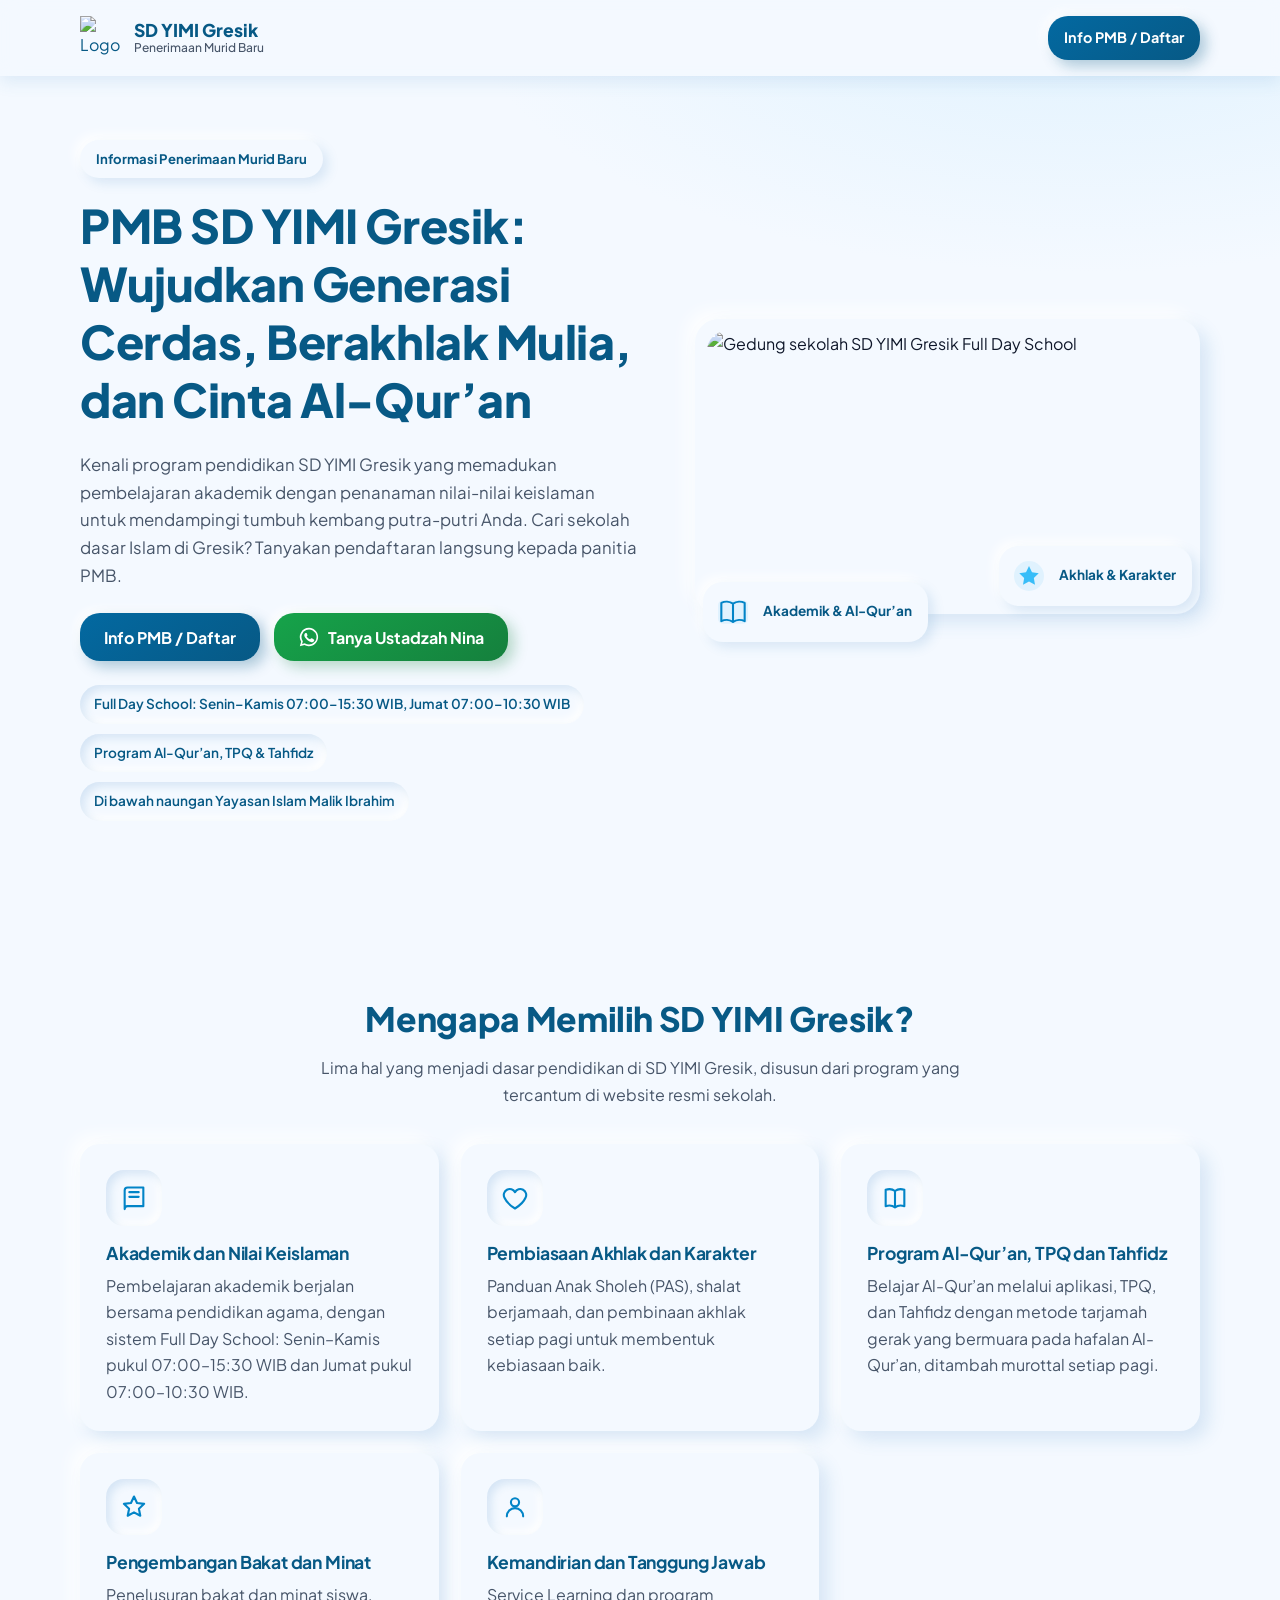
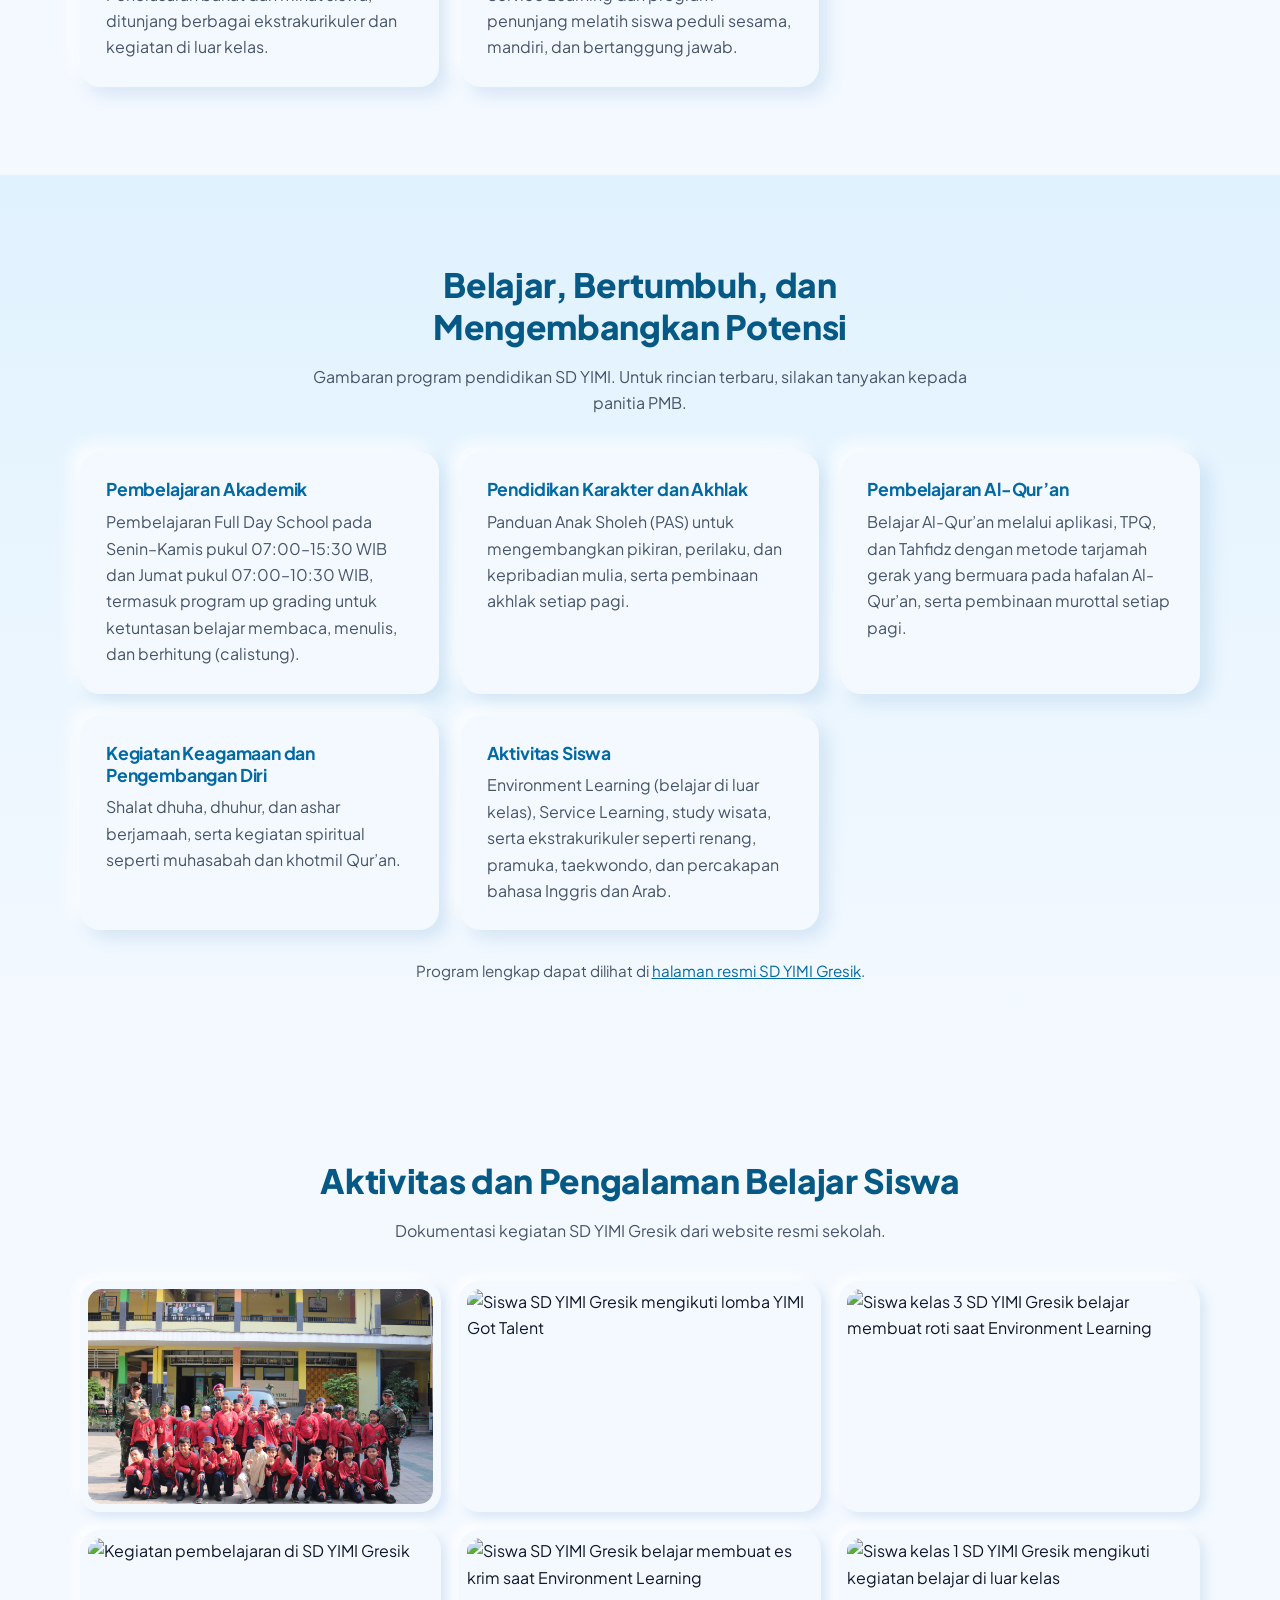
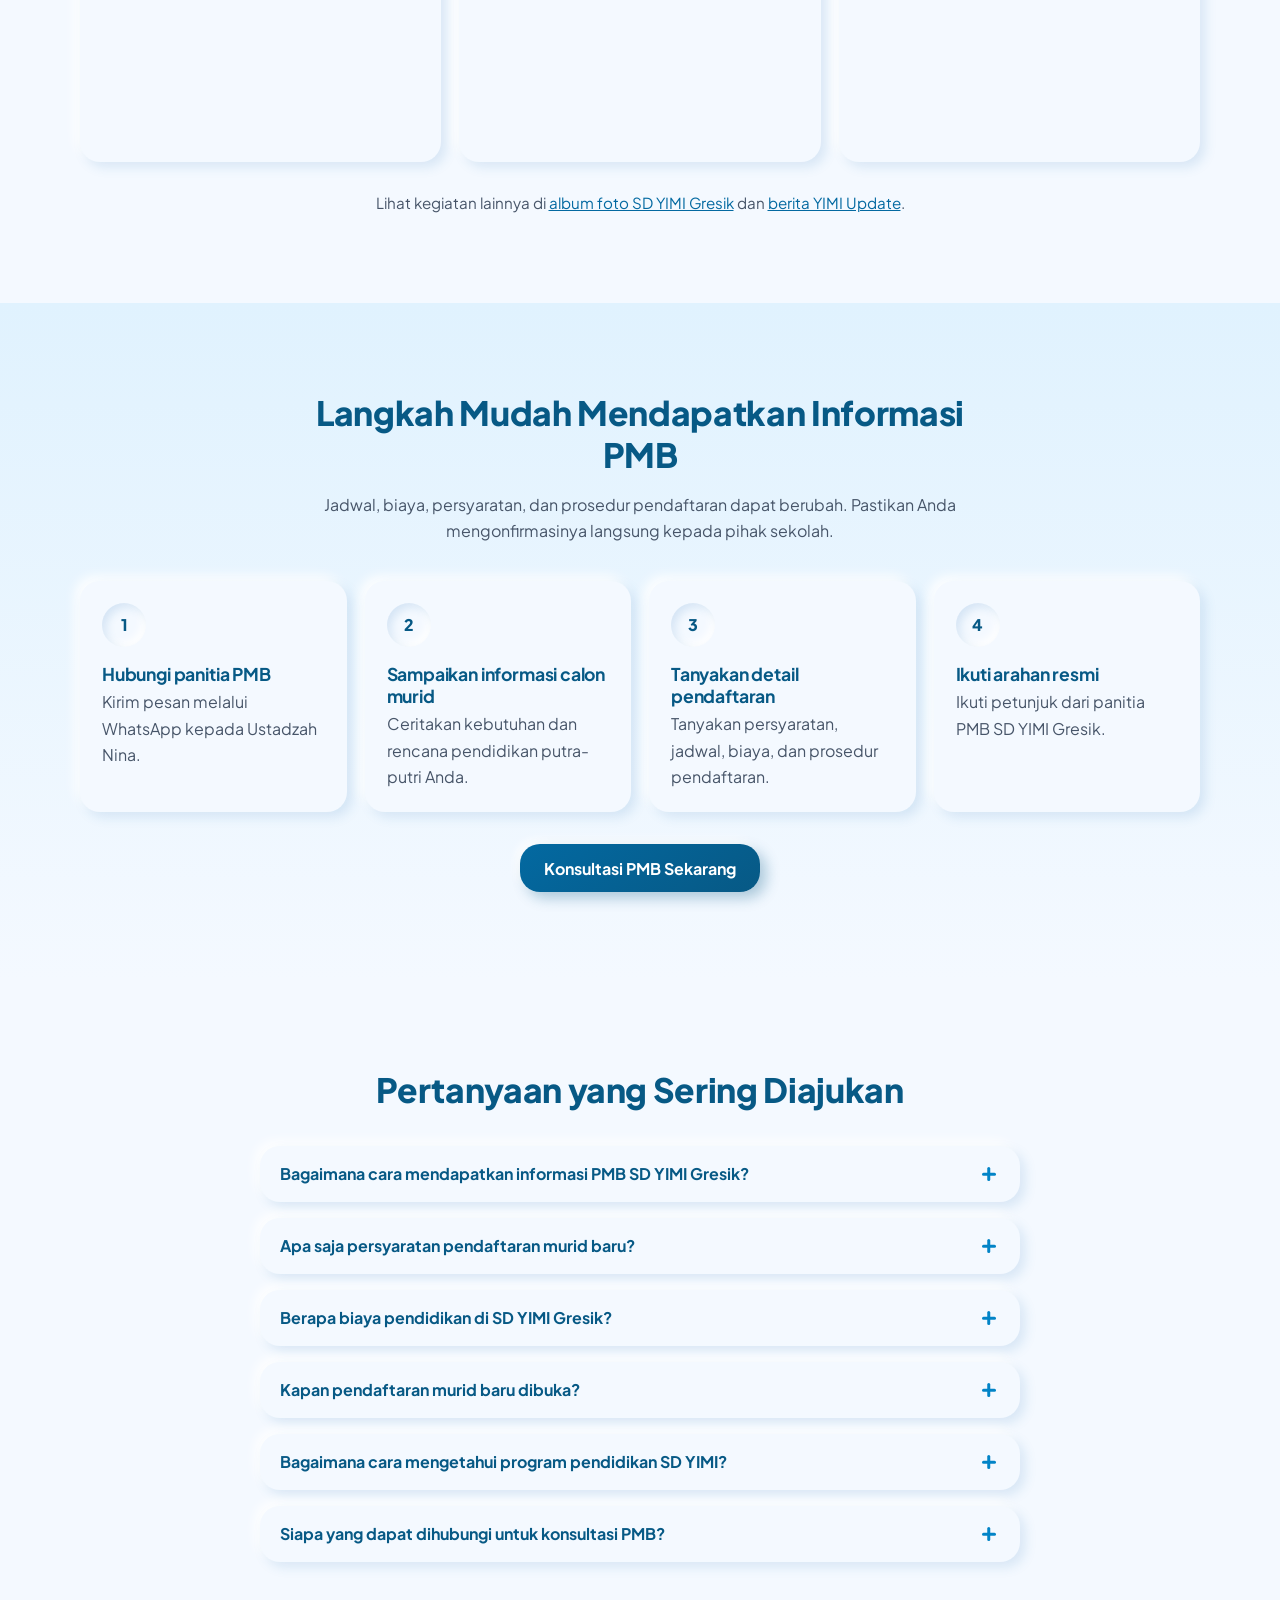
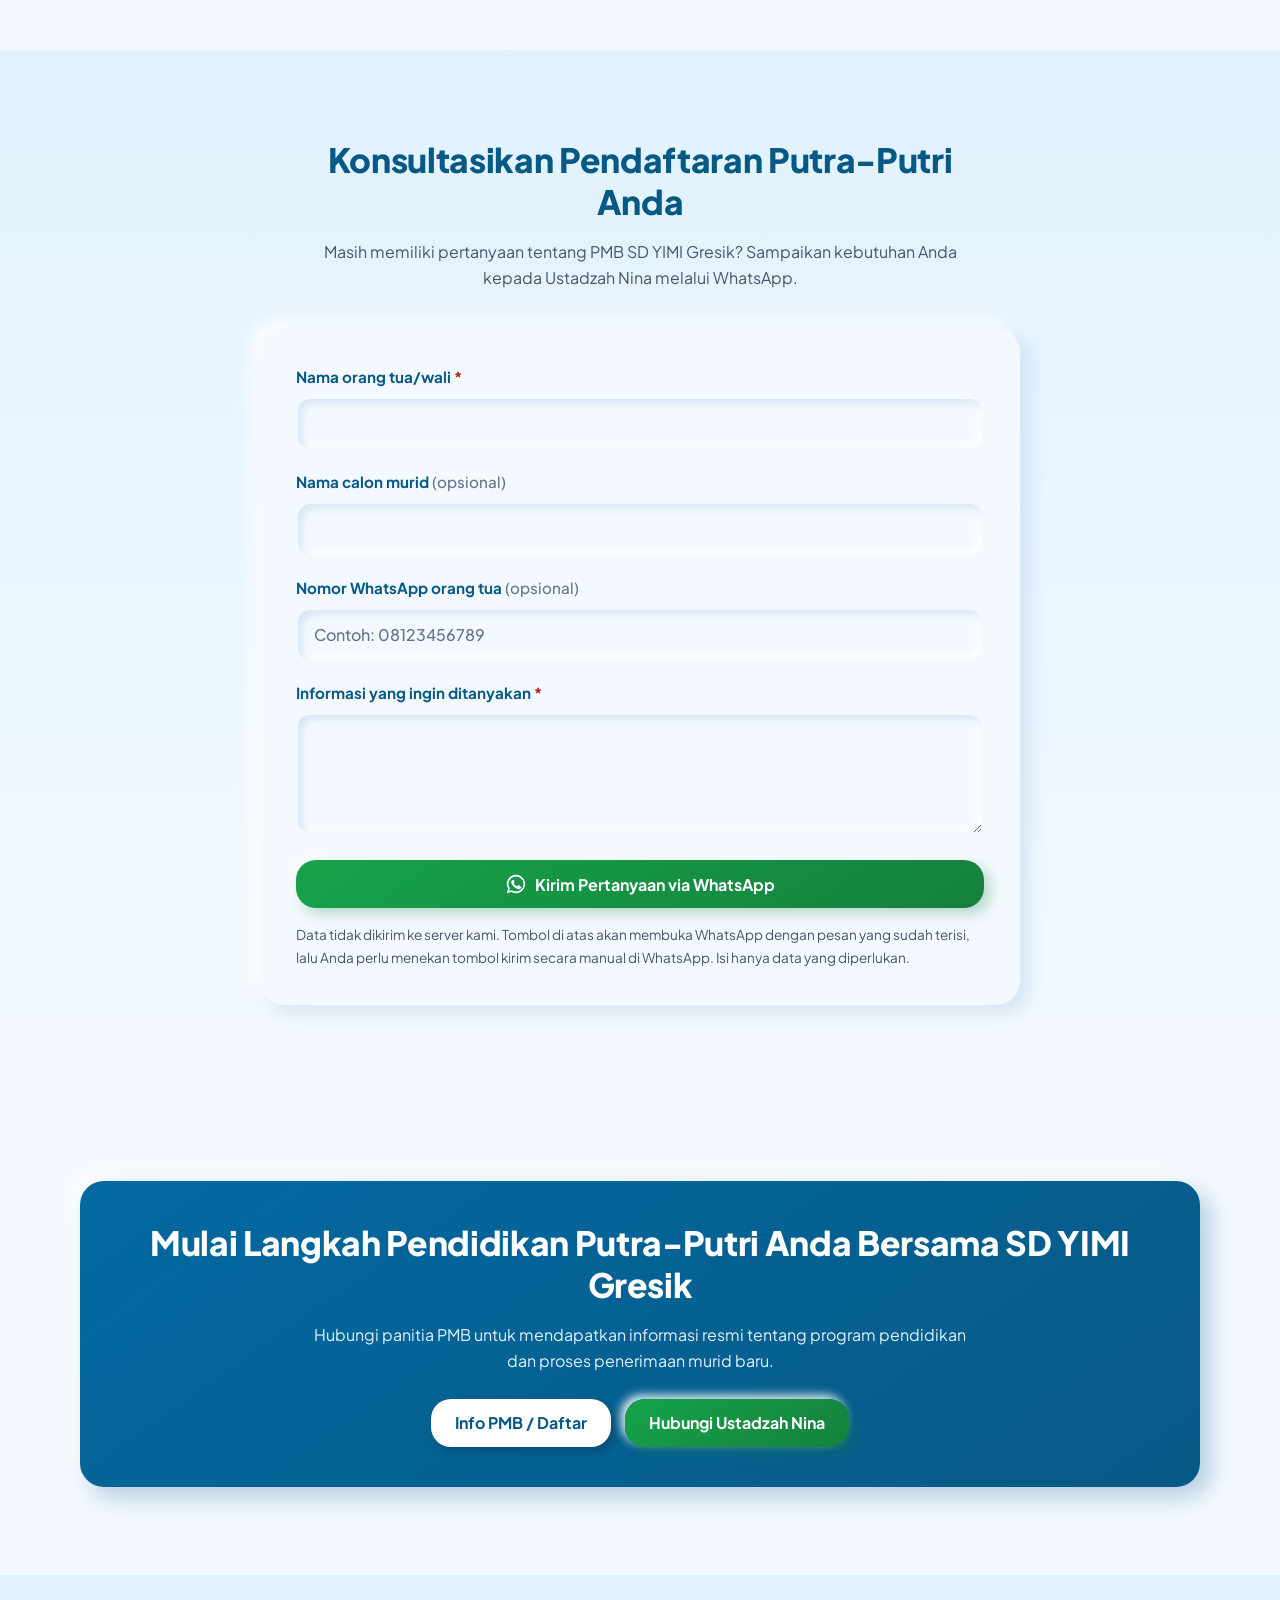
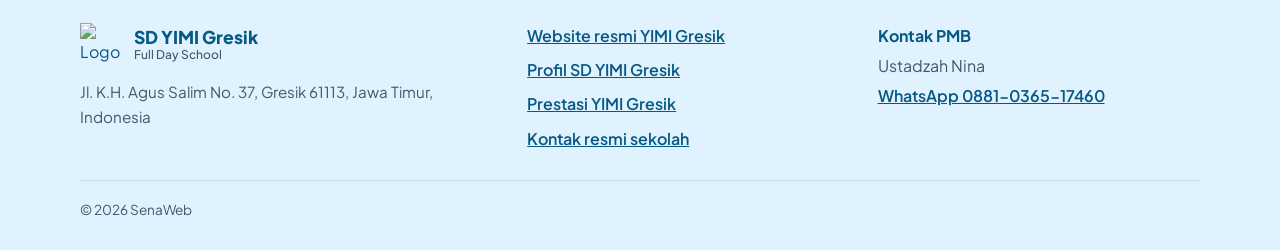
==== commit 20b5dc01: "Update index.html" ====
--- a/demo-yimi/index.html
+++ b/demo-yimi/index.html
@@ -248,7 +248,7 @@
           <p>Dokumentasi kegiatan SD YIMI Gresik dari website resmi sekolah.</p>
         </div>
         <div class="gallery">
-          <figure class="reveal"><img loading="lazy" decoding="async" width="800" height="600" src="https://yimigresik.sch.id/wp-content/uploads/2025/12/OK-SD.jpg" alt="Dokumentasi kegiatan siswa SD YIMI Gresik"></figure>
+          <figure class="reveal"><img loading="lazy" decoding="async" width="800" height="600" src="IMG_5858.jpeg" alt="Dokumentasi kegiatan siswa SD YIMI Gresik"></figure>
           <figure class="reveal"><img loading="lazy" decoding="async" width="450" height="250" src="https://yimigresik.sch.id/wp-content/uploads/2026/09/sd-yimi-gresik-01-450x250.jpg" alt="Siswa SD YIMI Gresik mengikuti lomba YIMI Got Talent"></figure>
           <figure class="reveal"><img loading="lazy" decoding="async" width="450" height="250" src="https://yimigresik.sch.id/wp-content/uploads/2026/09/sd-yimi02-450x250.jpg" alt="Siswa kelas 3 SD YIMI Gresik belajar membuat roti saat Environment Learning"></figure>
           <figure class="reveal"><img loading="lazy" decoding="async" width="800" height="600" src="https://yimigresik.sch.id/wp-content/uploads/2025/12/OK-SD2.jpg" alt="Kegiatan pembelajaran di SD YIMI Gresik"></figure>
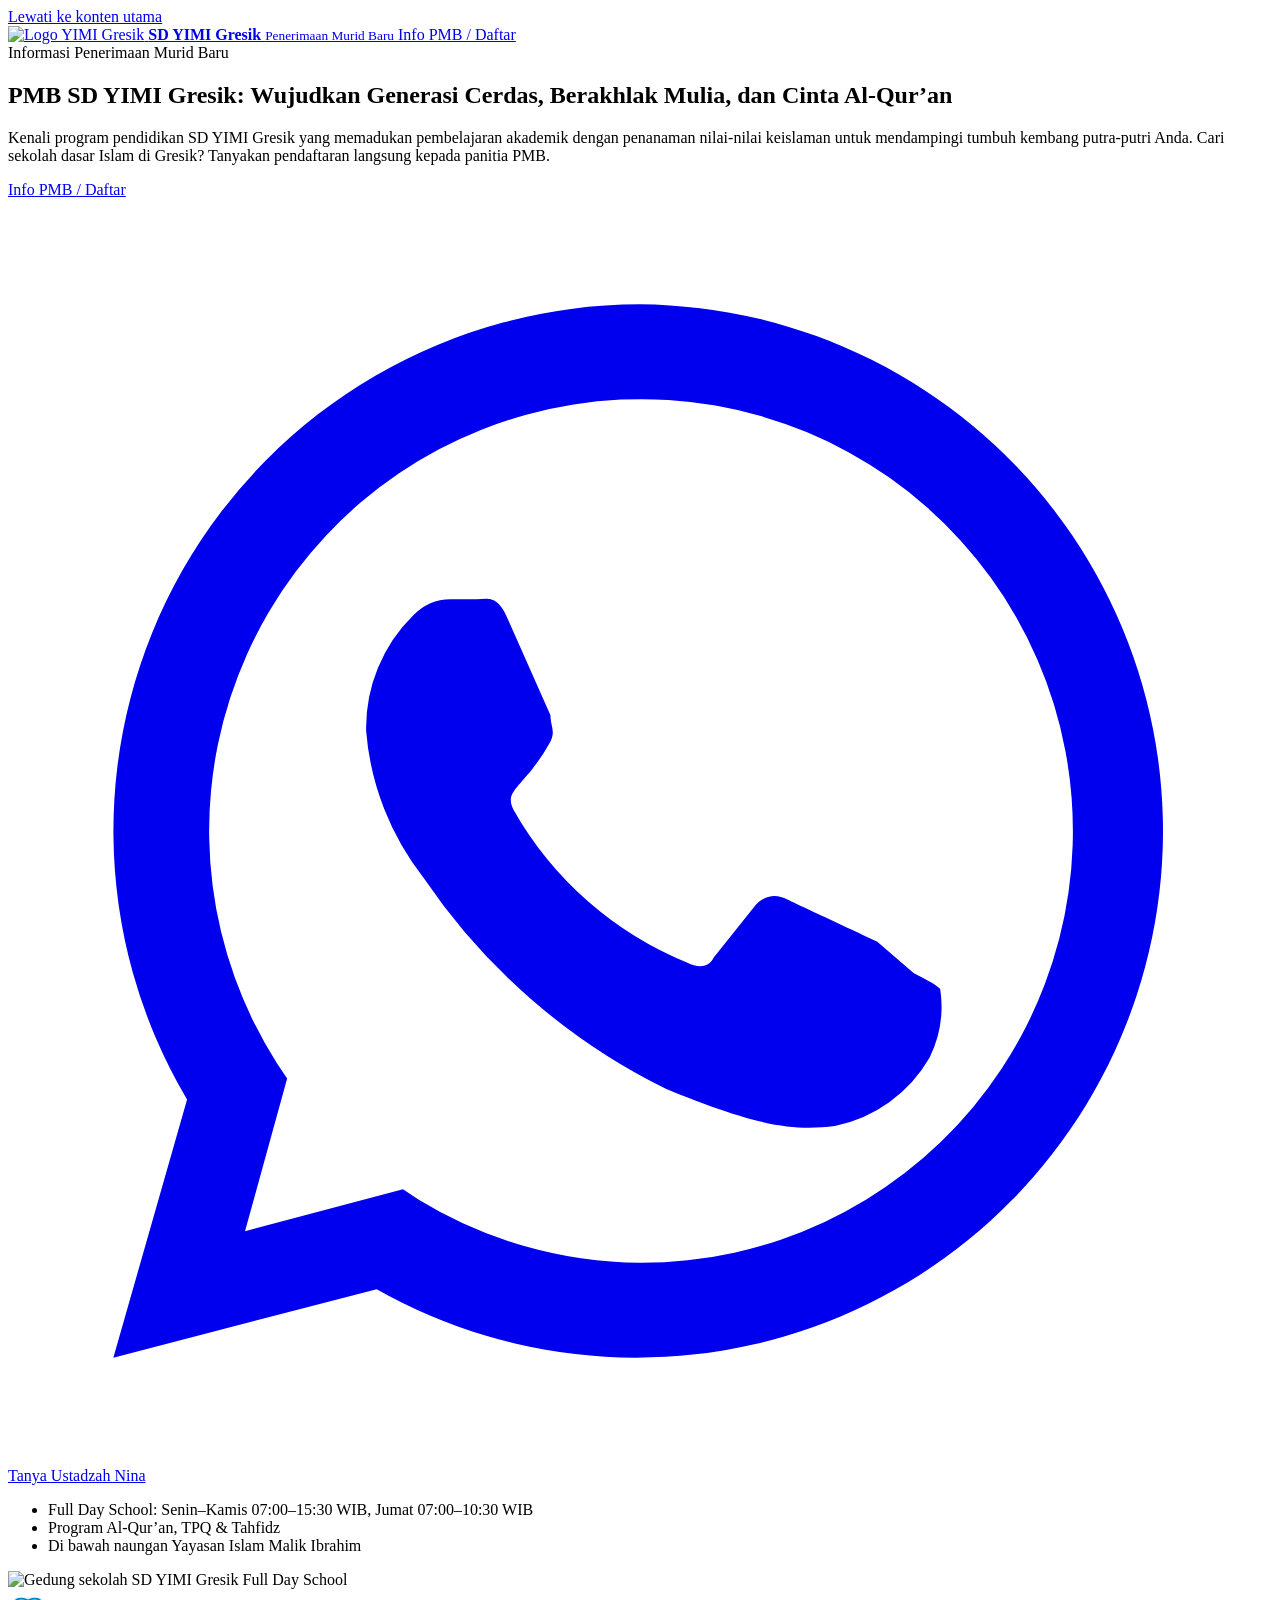
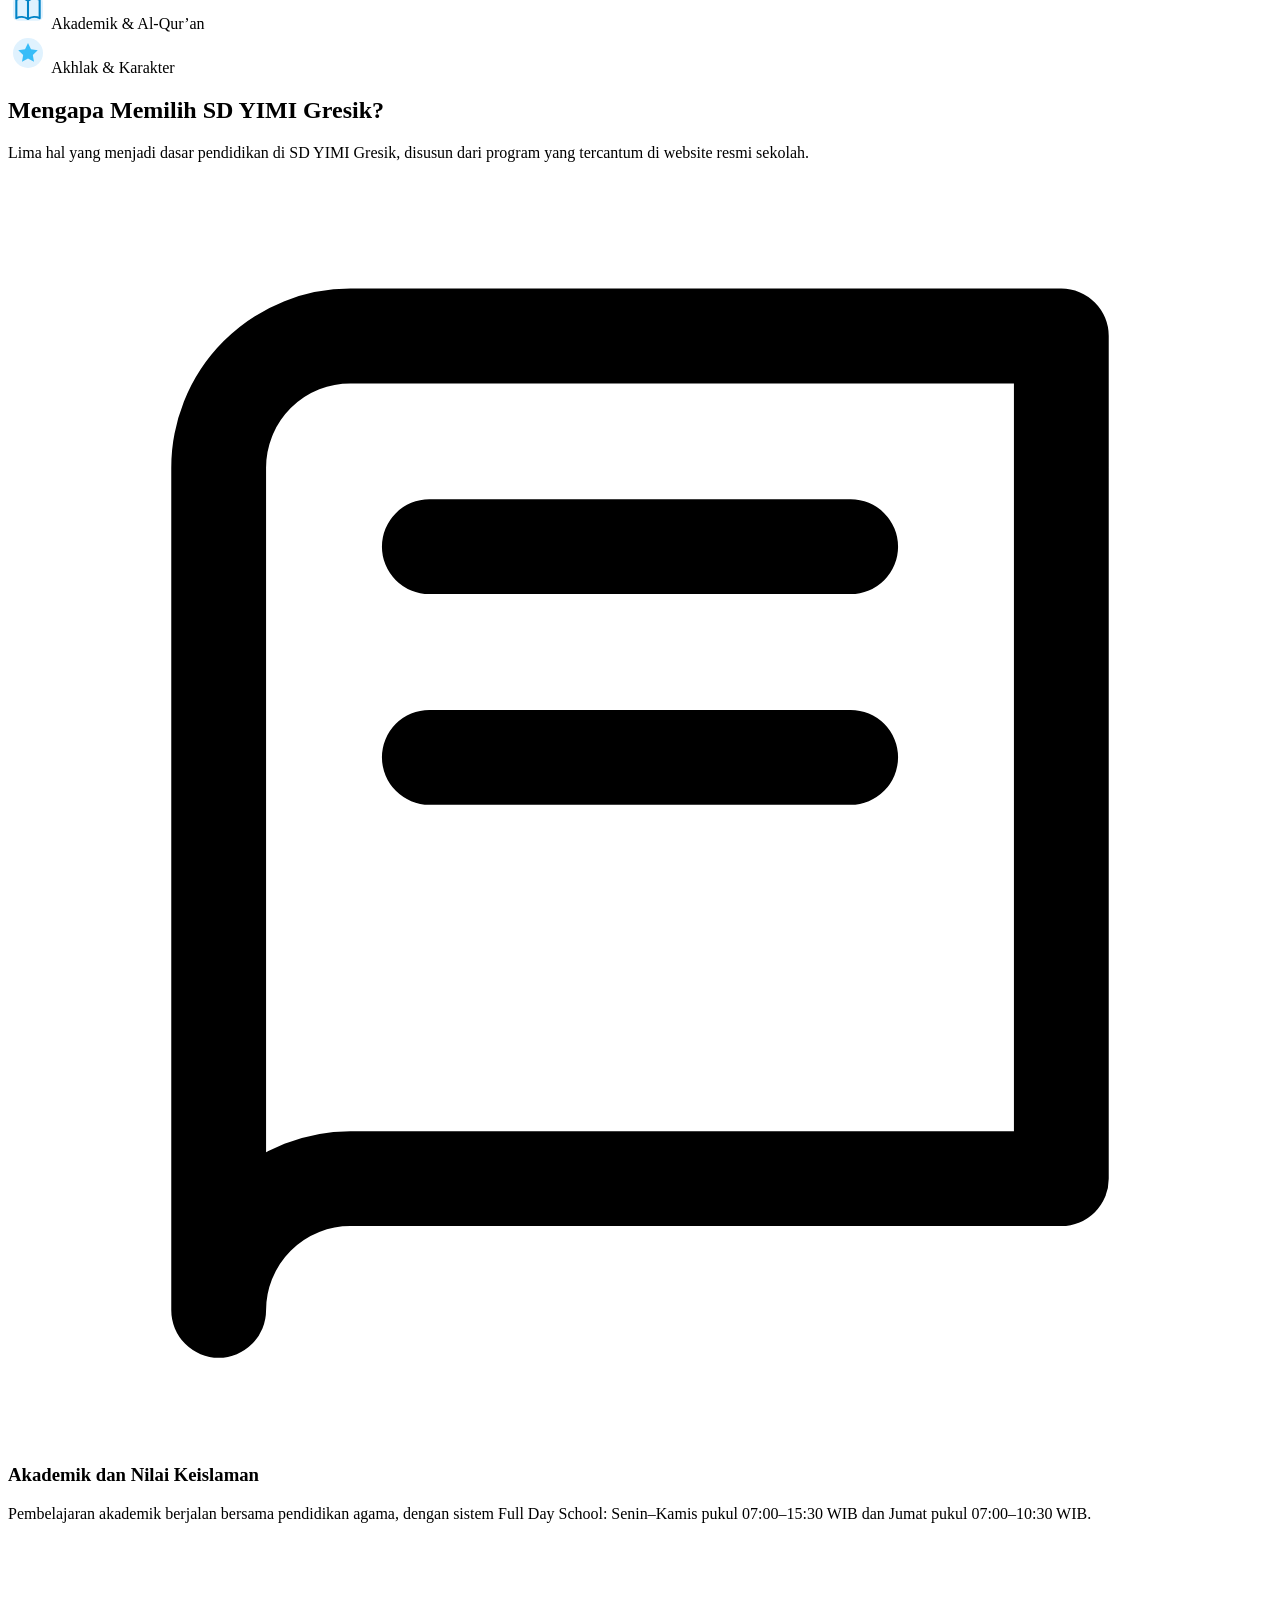
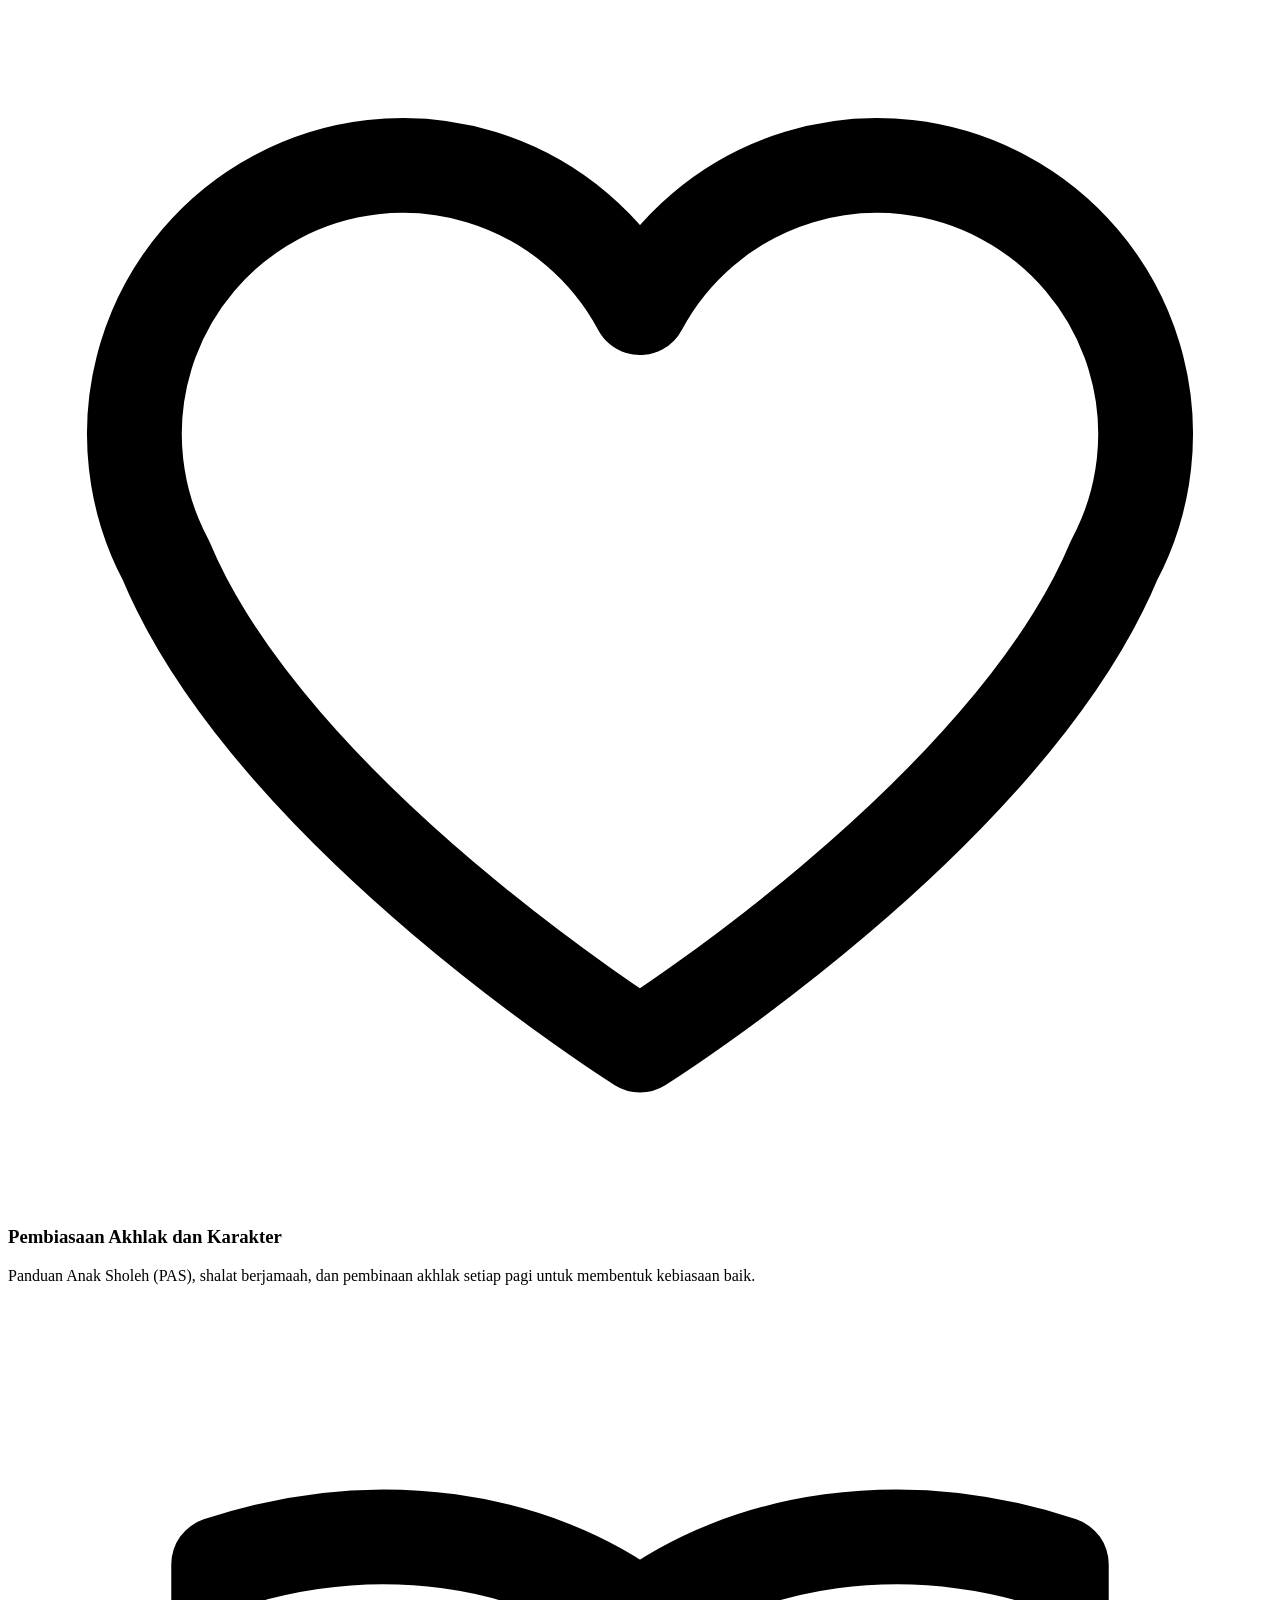
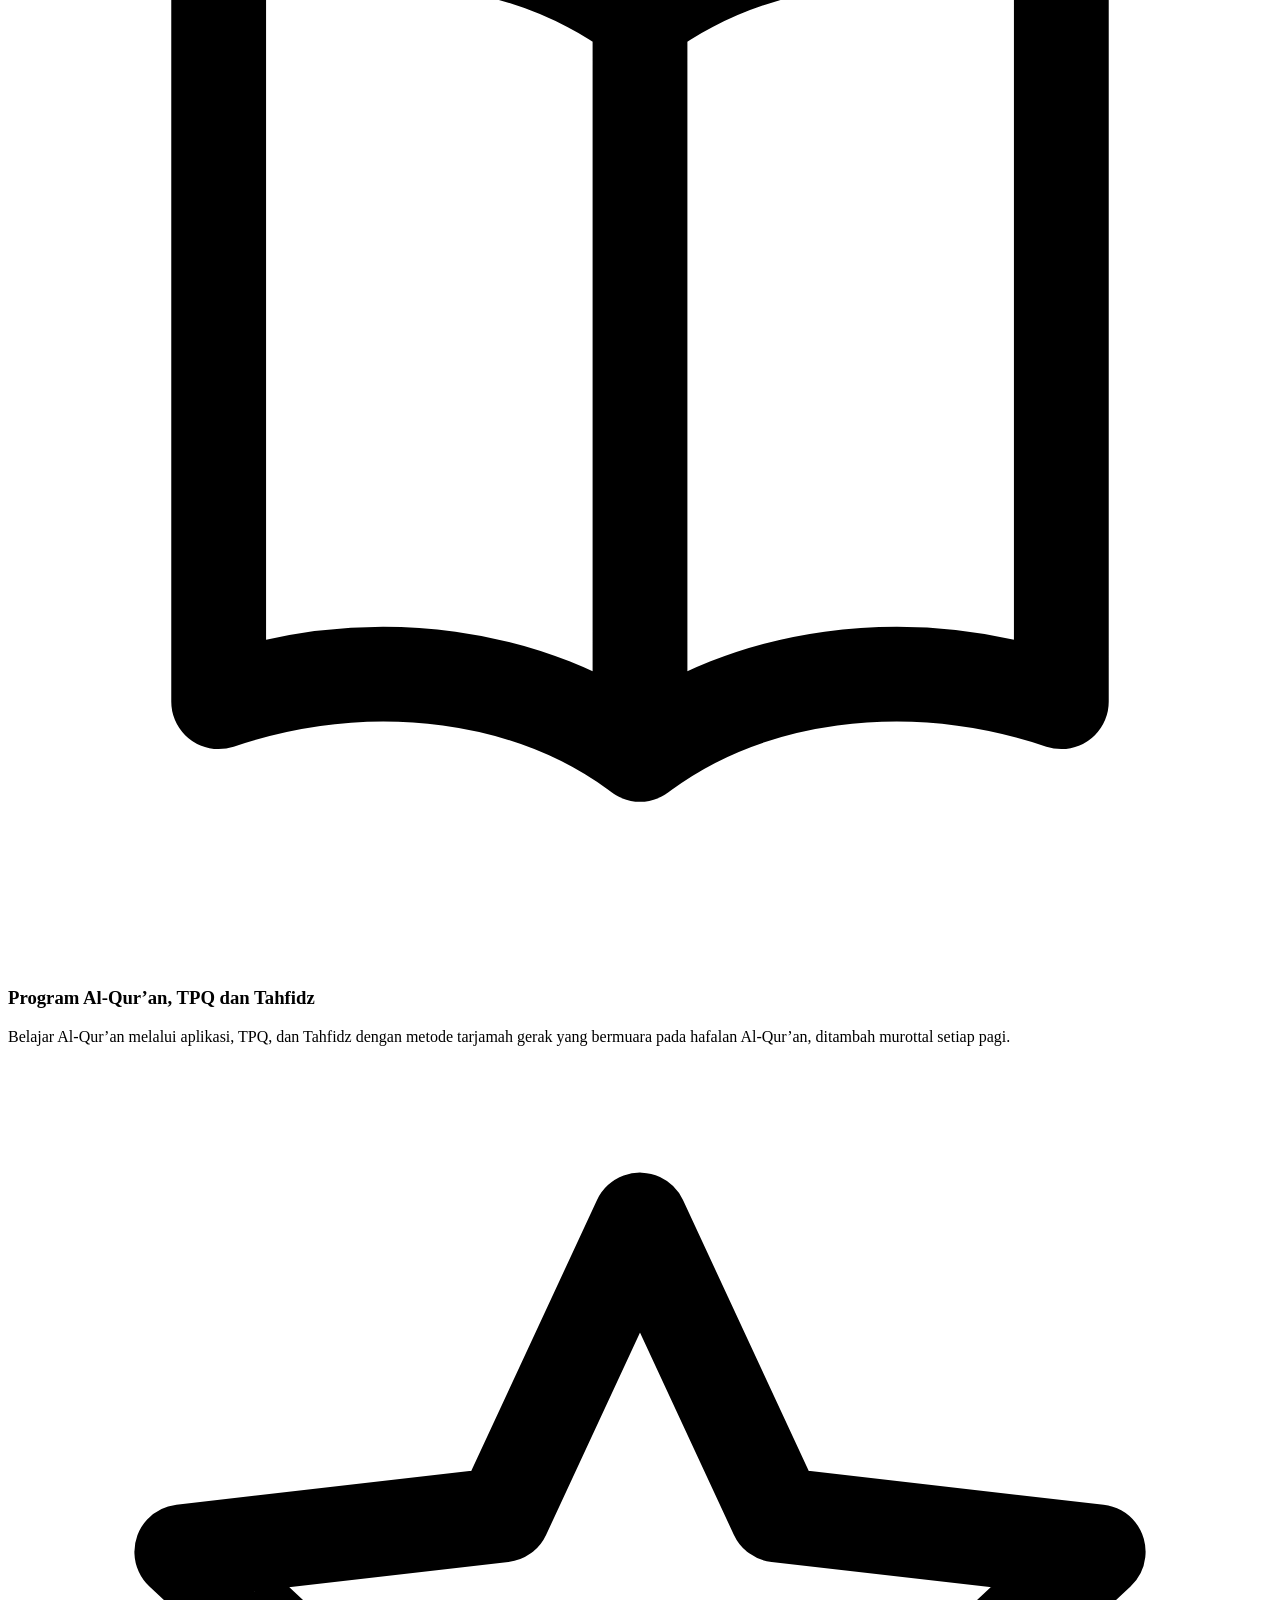
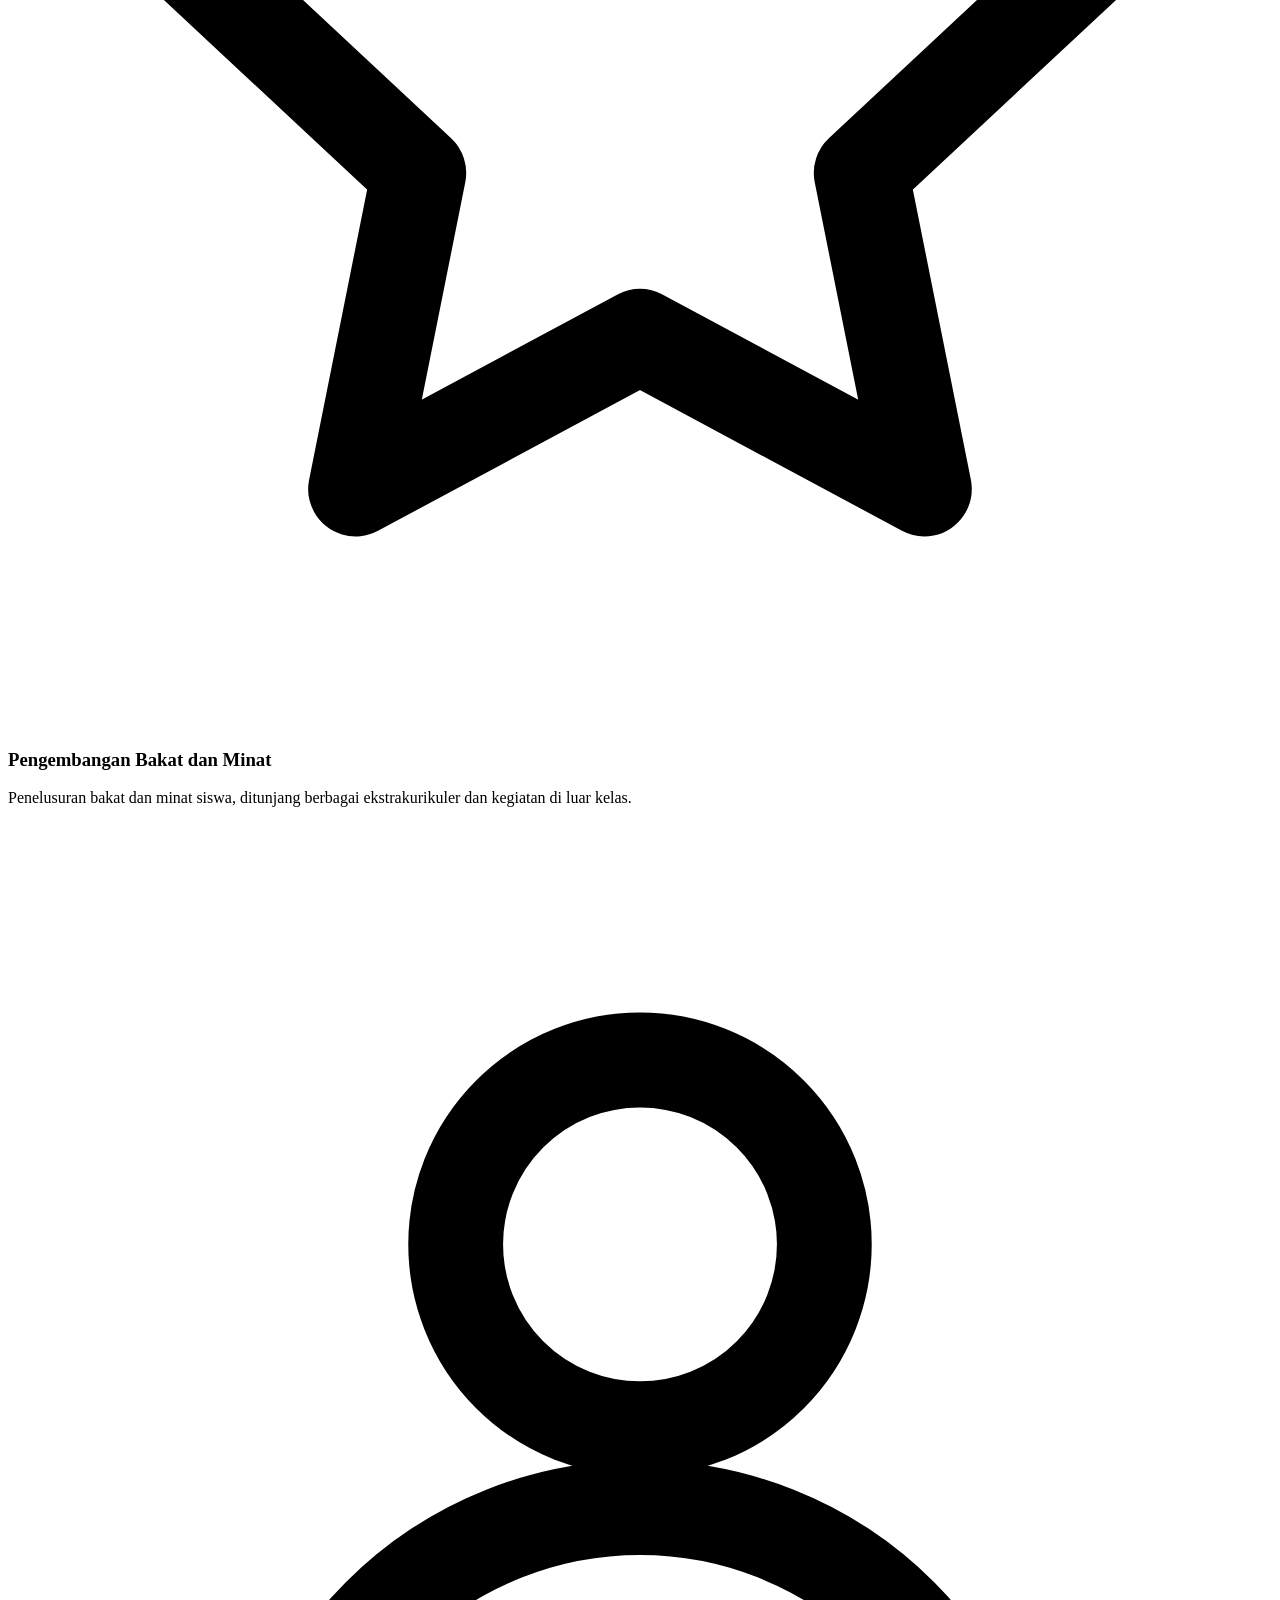
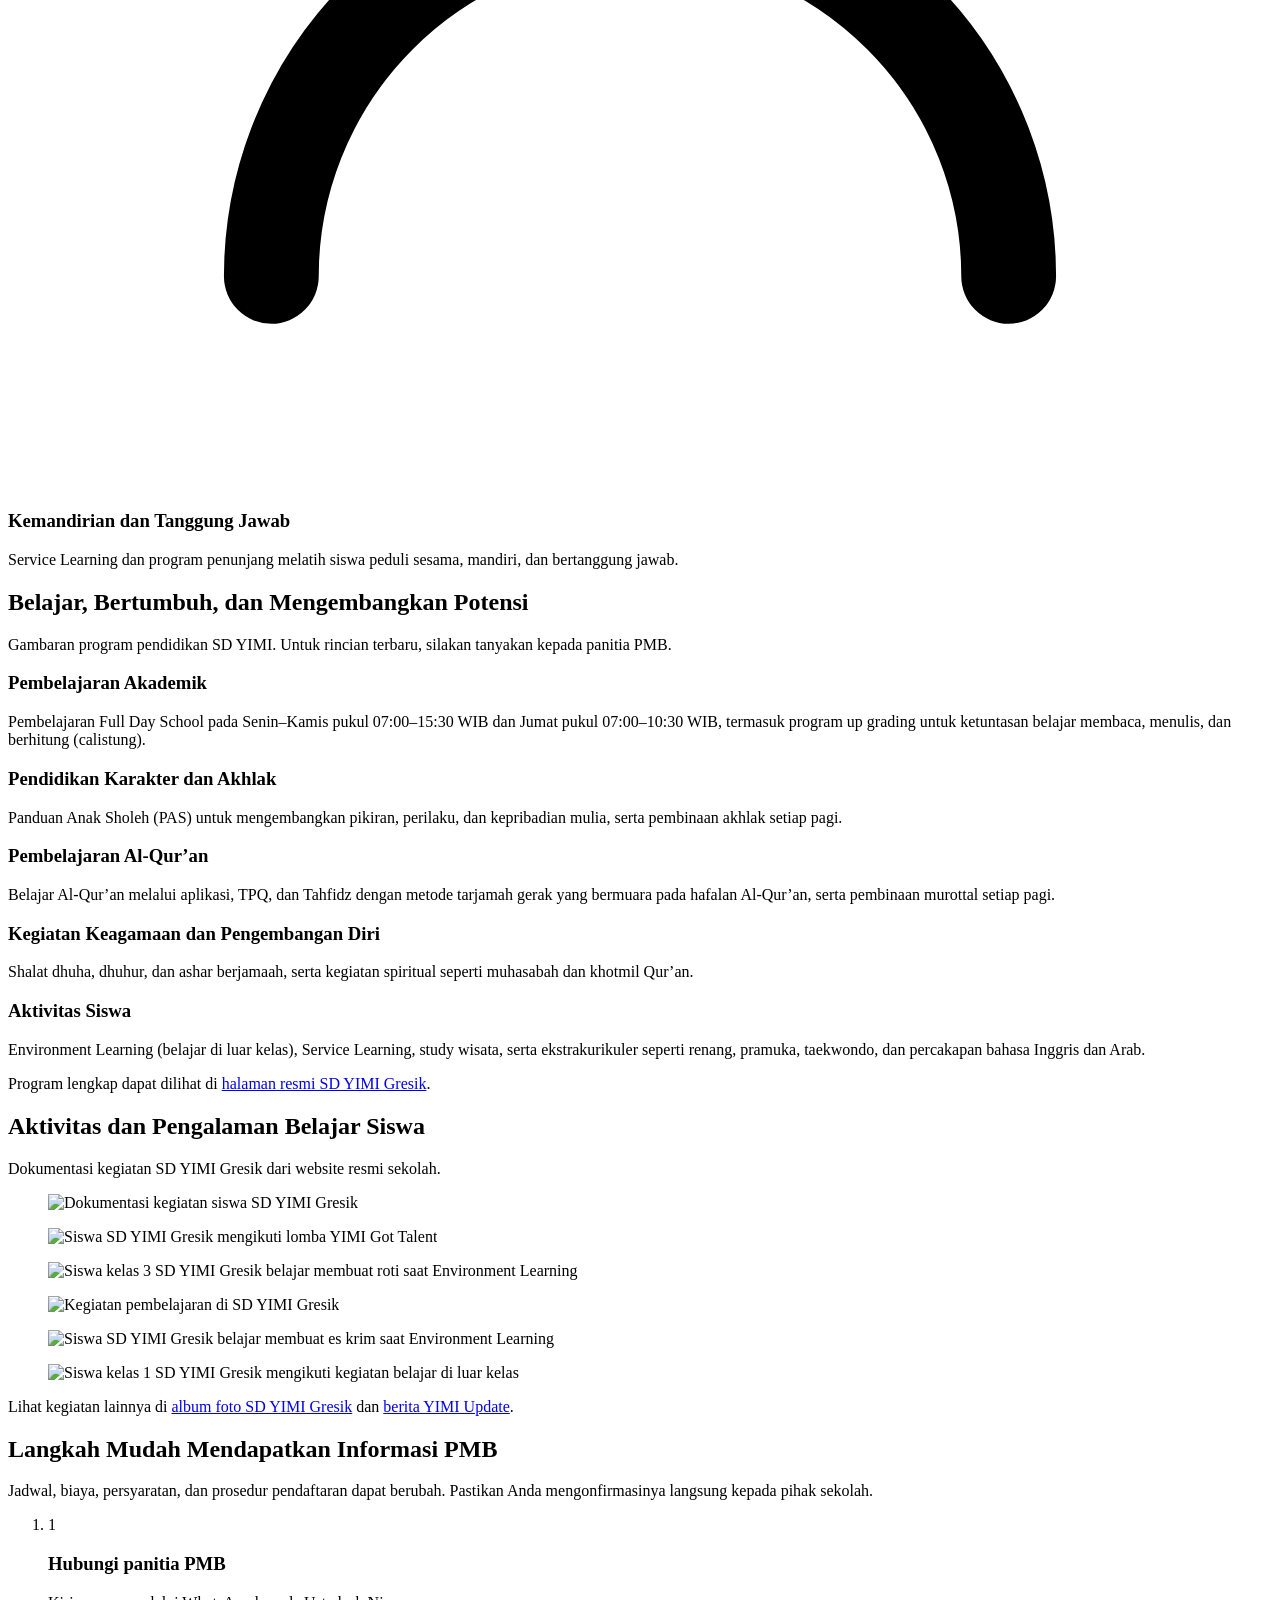
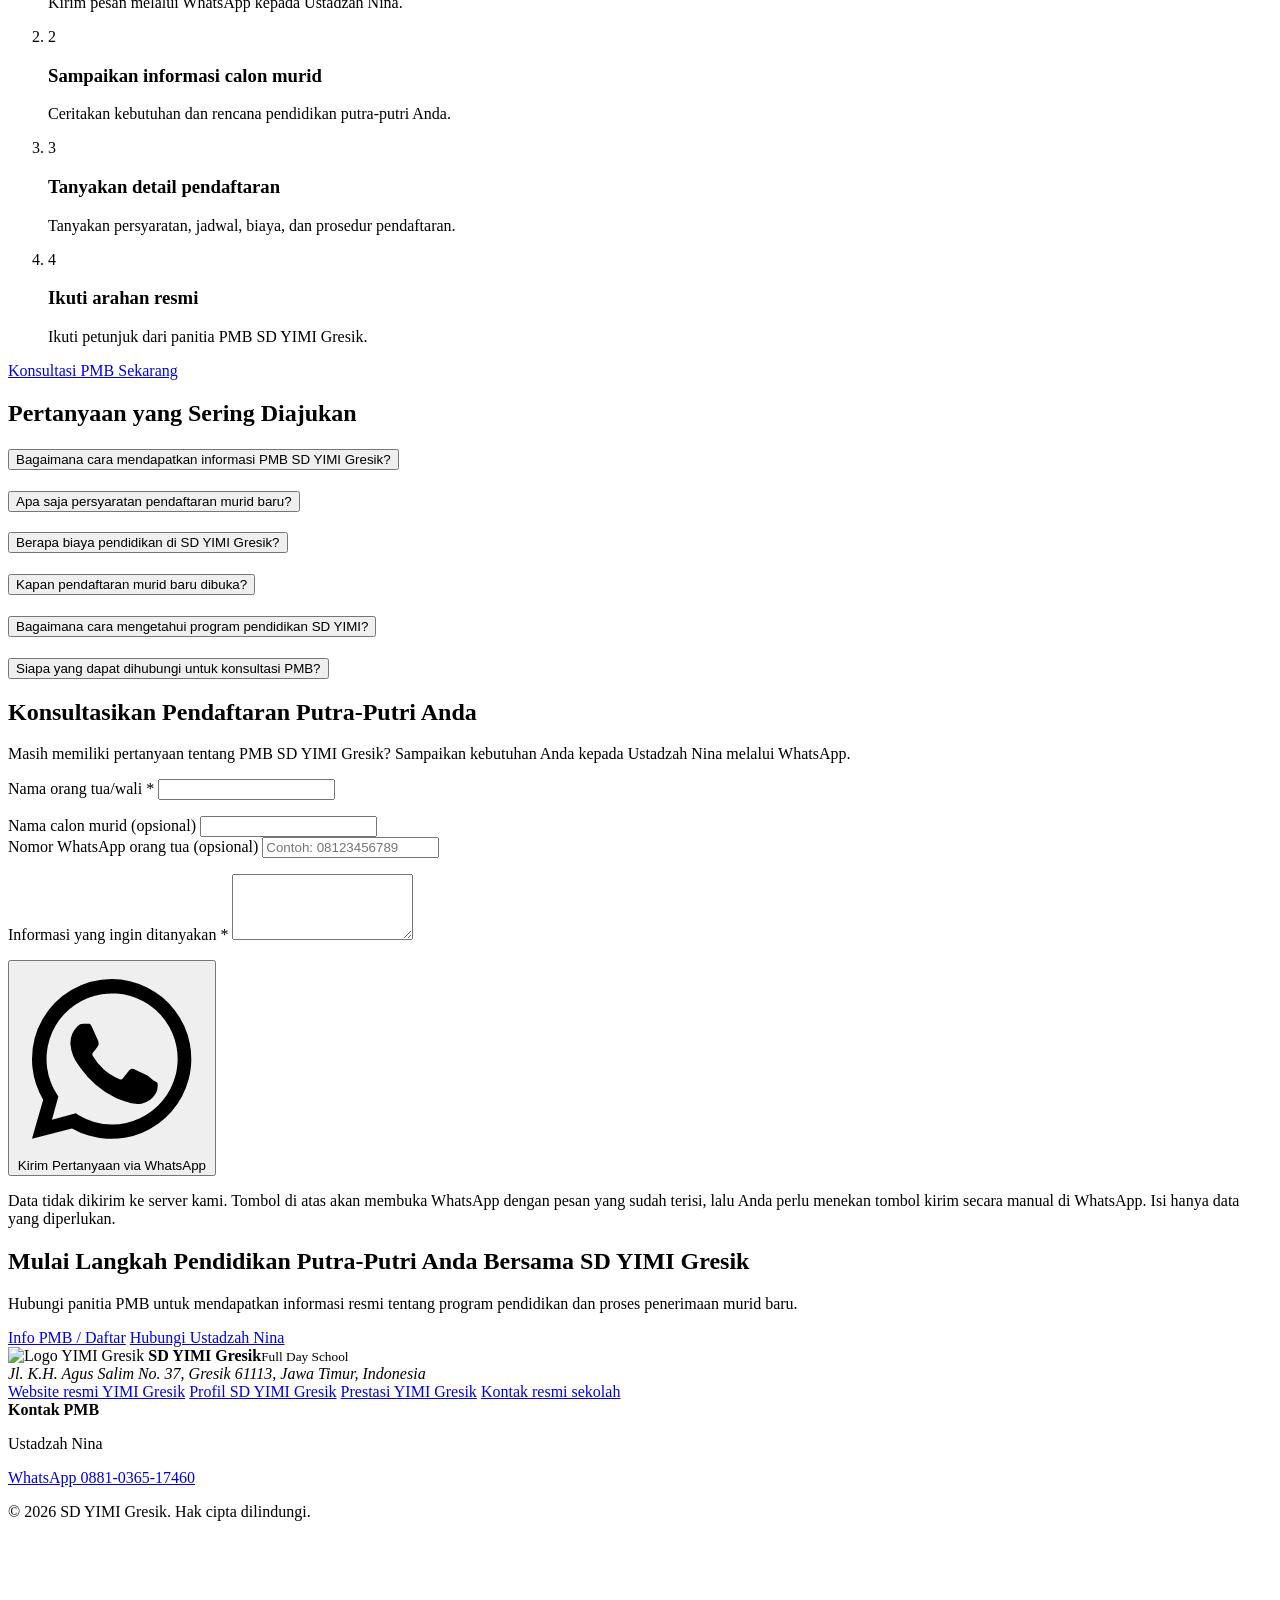
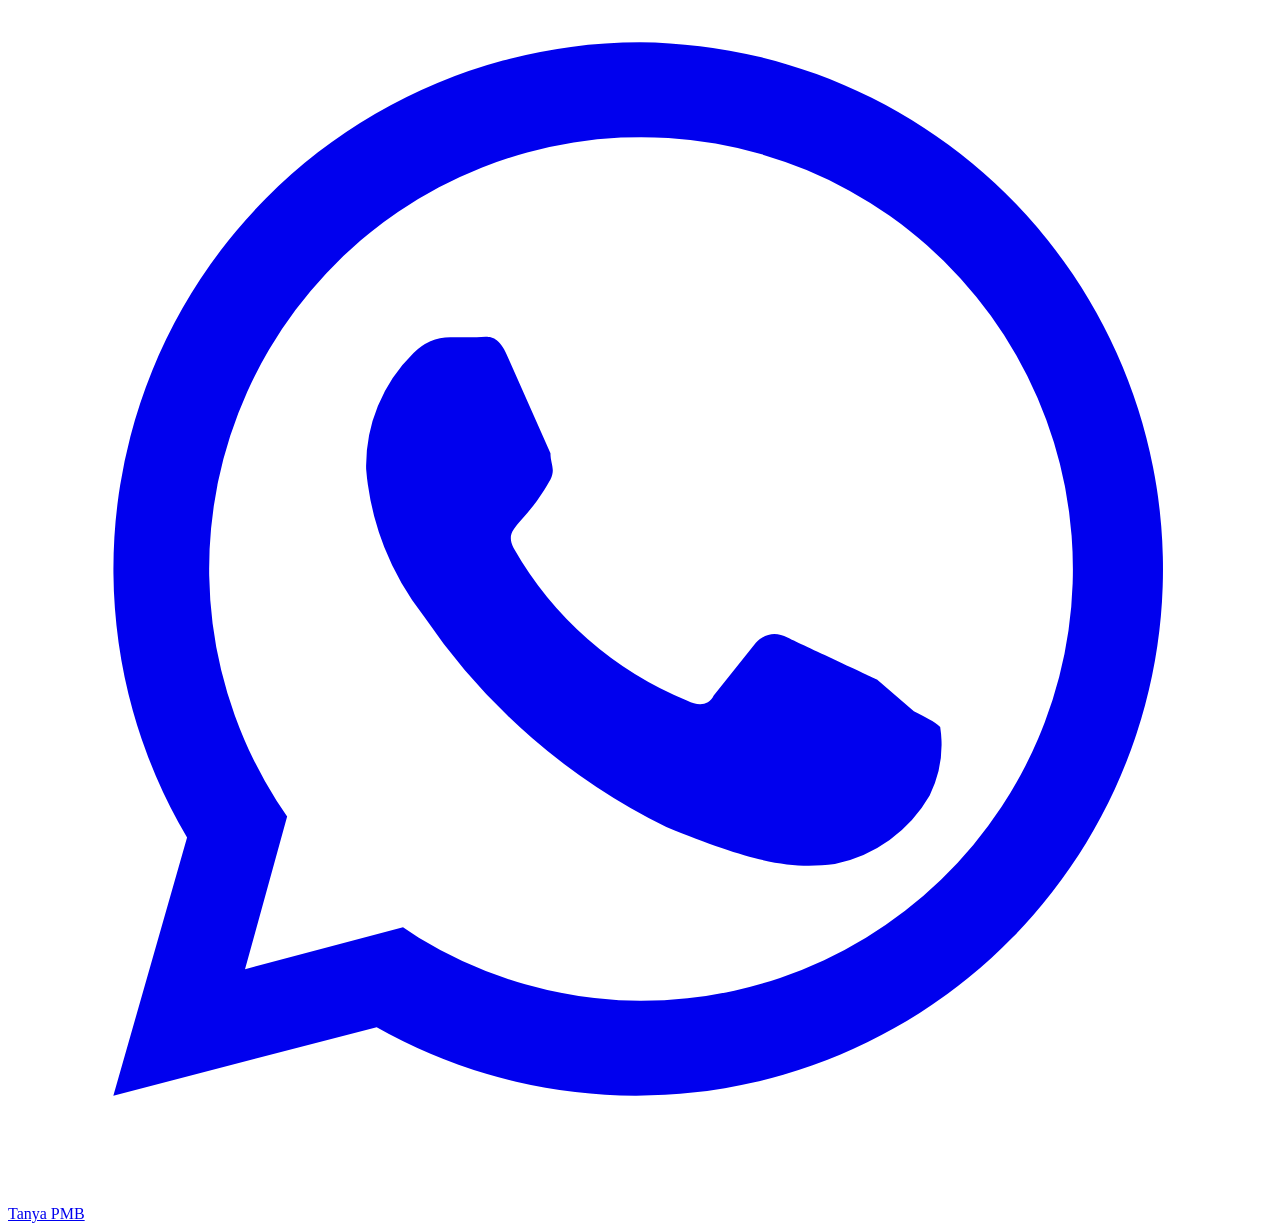
==== commit 11d7a6d5: "Add files via upload" ====
--- a/demo-yimi/index.html
+++ b/demo-yimi/index.html
@@ -3,6 +3,15 @@
 <head>
   <meta charset="UTF-8">
   <meta name="viewport" content="width=device-width, initial-scale=1">
+
+  <!-- Google Tag Manager -->
+  <script>(function(w,d,s,l,i){w[l]=w[l]||[];w[l].push({'gtm.start':
+  new Date().getTime(),event:'gtm.js'});var f=d.getElementsByTagName(s)[0],
+  j=d.createElement(s),dl=l!='dataLayer'?'&l='+l:'';j.async=true;j.src=
+  'https://www.googletagmanager.com/gtm.js?id='+i+dl;f.parentNode.insertBefore(j,f);
+  })(window,document,'script','dataLayer','GTM-P3LXZDBS');</script>
+  <!-- End Google Tag Manager -->
+
   <title>PMB SD YIMI Gresik | Info Pendaftaran Murid Baru</title>
   <meta name="description" content="Dapatkan informasi Penerimaan Murid Baru SD YIMI Gresik. Tanyakan program pendidikan, persyaratan, jadwal, dan prosedur pendaftaran melalui WhatsApp.">
   <meta name="robots" content="index, follow">
@@ -35,25 +44,7 @@
   <!-- Preload gambar LCP (hero) -->
   <link rel="preload" as="image" href="https://yimigresik.sch.id/wp-content/uploads/2025/12/GEDUNG-SD-1-1-1024x576.jpg" fetchpriority="high">
 
-  <link rel="stylesheet" href="style.css">
-
-  <!--
-    ============================================================
-    TEMPAT INTEGRASI TRACKING (BELUM AKTIF)
-    ============================================================
-    Tracking BELUM terpasang. Setelah ID resmi tersedia, tempel snippet
-    Google tag (gtag.js) dari akun Google Ads / GA4 di sini, lalu isi
-    konfigurasi ANALYTICS di assets/js/script.js. Jangan memakai ID palsu.
-
-    <script async src="https://www.googletagmanager.com/gtag/js?id=ISI_ID_RESMI"></script>
-    <script>
-      window.dataLayer = window.dataLayer || [];
-      function gtag(){dataLayer.push(arguments);}
-      gtag('js', new Date());
-      gtag('config', 'ISI_ID_RESMI');
-    </script>
-    ============================================================
-  -->
+  <link rel="stylesheet" href="assets/css/style.css">
 
   <script type="application/ld+json">
   {
@@ -114,6 +105,11 @@
 </head>
 
 <body>
+  <!-- Google Tag Manager (noscript) -->
+  <noscript><iframe src="https://www.googletagmanager.com/ns.html?id=GTM-P3LXZDBS"
+  height="0" width="0" style="display:none;visibility:hidden"></iframe></noscript>
+  <!-- End Google Tag Manager (noscript) -->
+
   <a class="skip-link" href="#main">Lewati ke konten utama</a>
 
   <!-- A. HEADER -->
@@ -248,7 +244,7 @@
           <p>Dokumentasi kegiatan SD YIMI Gresik dari website resmi sekolah.</p>
         </div>
         <div class="gallery">
-          <figure class="reveal"><img loading="lazy" decoding="async" width="800" height="600" src="IMG_5858.jpeg" alt="Dokumentasi kegiatan siswa SD YIMI Gresik"></figure>
+          <figure class="reveal"><img loading="lazy" decoding="async" width="800" height="600" src="https://yimigresik.sch.id/wp-content/uploads/2025/12/OK-SD.jpg" alt="Dokumentasi kegiatan siswa SD YIMI Gresik"></figure>
           <figure class="reveal"><img loading="lazy" decoding="async" width="450" height="250" src="https://yimigresik.sch.id/wp-content/uploads/2026/09/sd-yimi-gresik-01-450x250.jpg" alt="Siswa SD YIMI Gresik mengikuti lomba YIMI Got Talent"></figure>
           <figure class="reveal"><img loading="lazy" decoding="async" width="450" height="250" src="https://yimigresik.sch.id/wp-content/uploads/2026/09/sd-yimi02-450x250.jpg" alt="Siswa kelas 3 SD YIMI Gresik belajar membuat roti saat Environment Learning"></figure>
           <figure class="reveal"><img loading="lazy" decoding="async" width="800" height="600" src="https://yimigresik.sch.id/wp-content/uploads/2025/12/OK-SD2.jpg" alt="Kegiatan pembelajaran di SD YIMI Gresik"></figure>
@@ -389,7 +385,7 @@
       </div>
     </div>
     <div class="container footer-copy">
-      <p>&copy; <span id="year">2026</span> SenaWeb</p>
+      <p>&copy; <span id="year">2026</span> SD YIMI Gresik. Hak cipta dilindungi.</p>
     </div>
   </footer>
 
@@ -399,6 +395,6 @@
     <span>Tanya PMB</span>
   </a>
 
-  <script src="script.js" defer></script>
+  <script src="assets/js/script.js" defer></script>
 </body>
 </html>
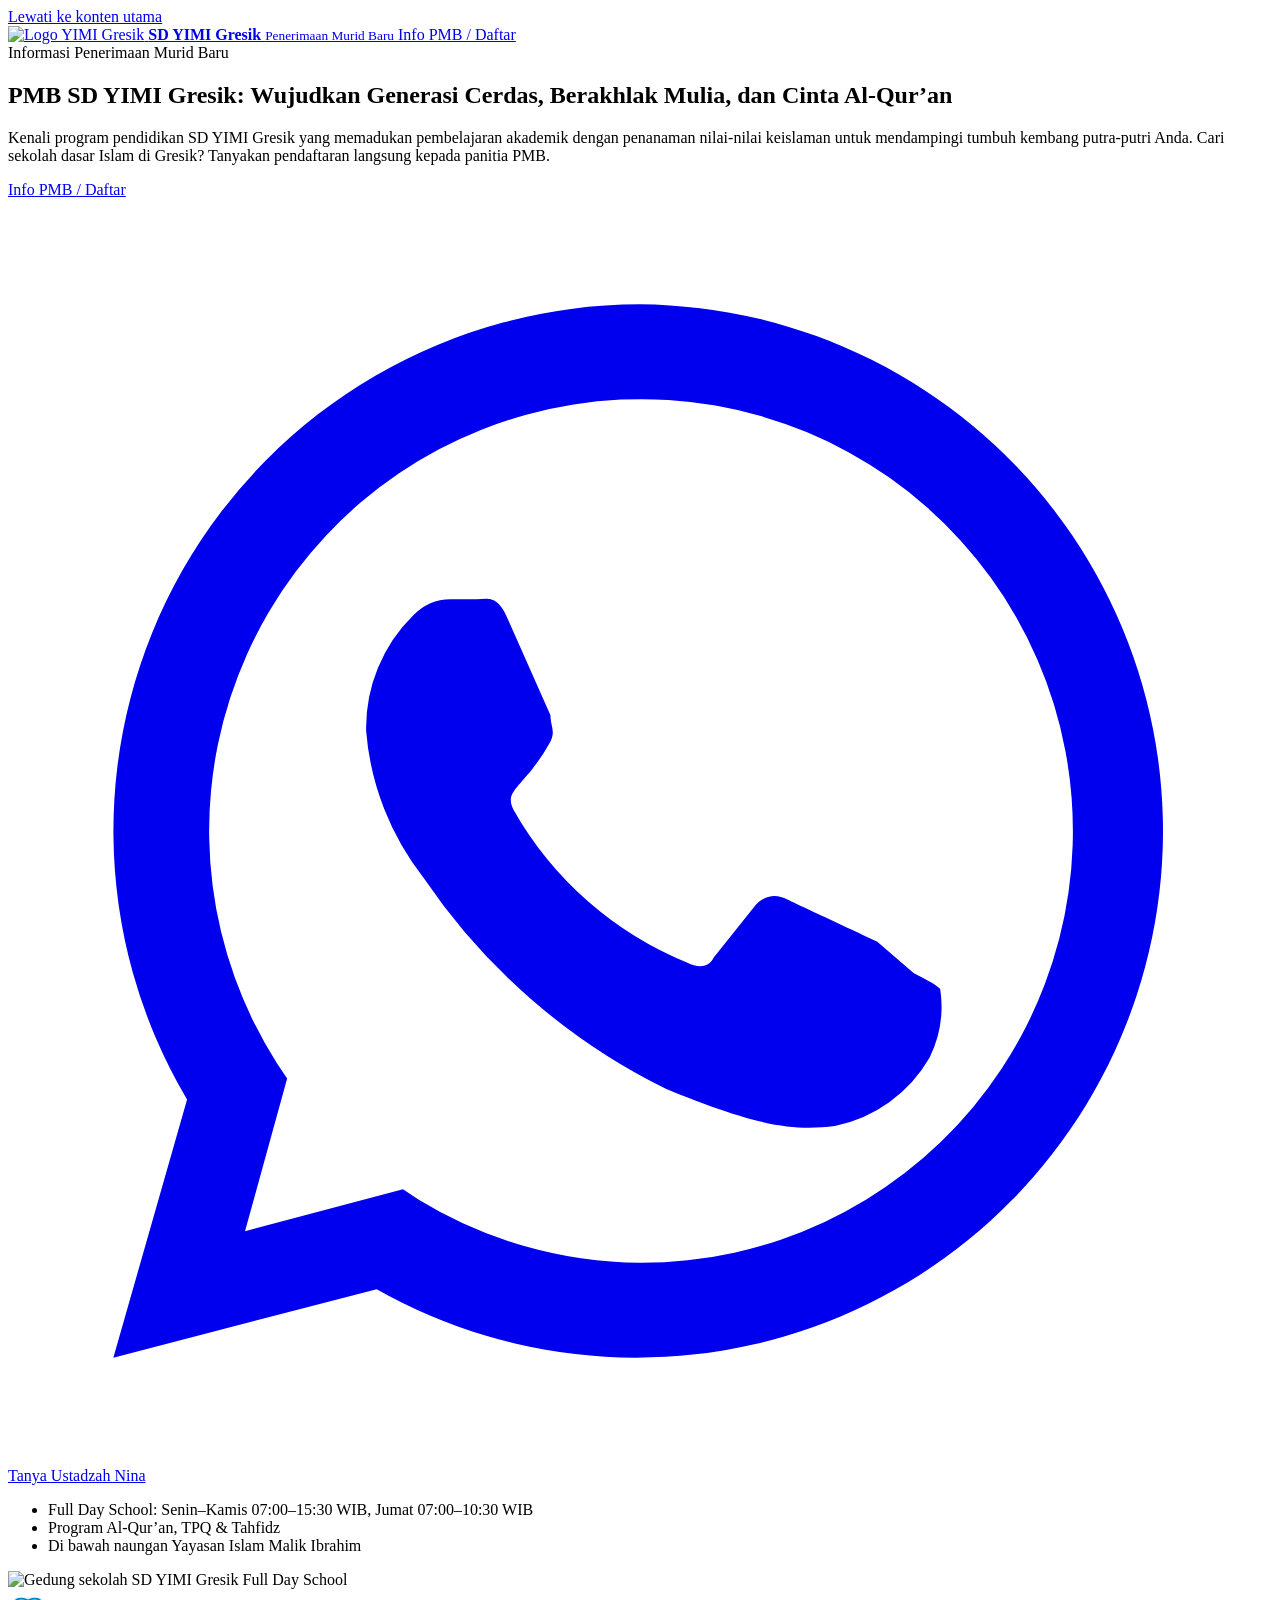
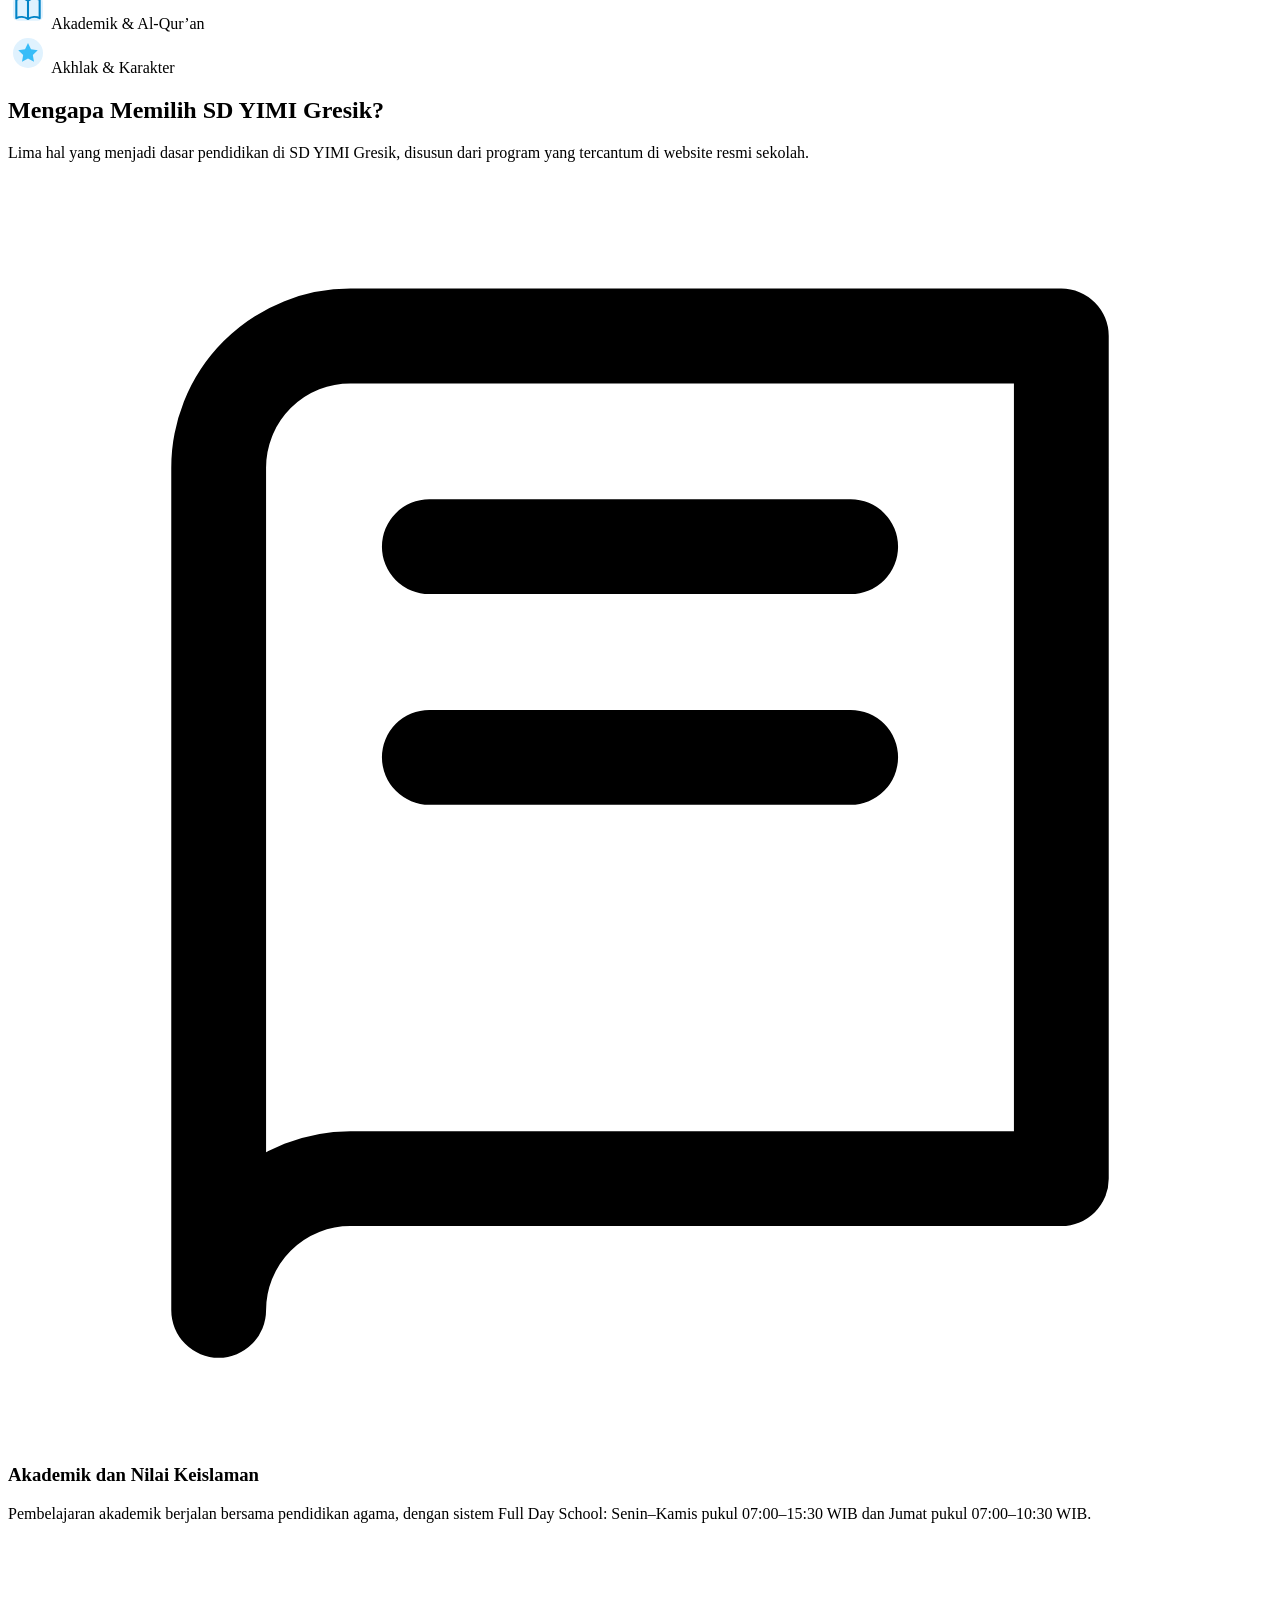
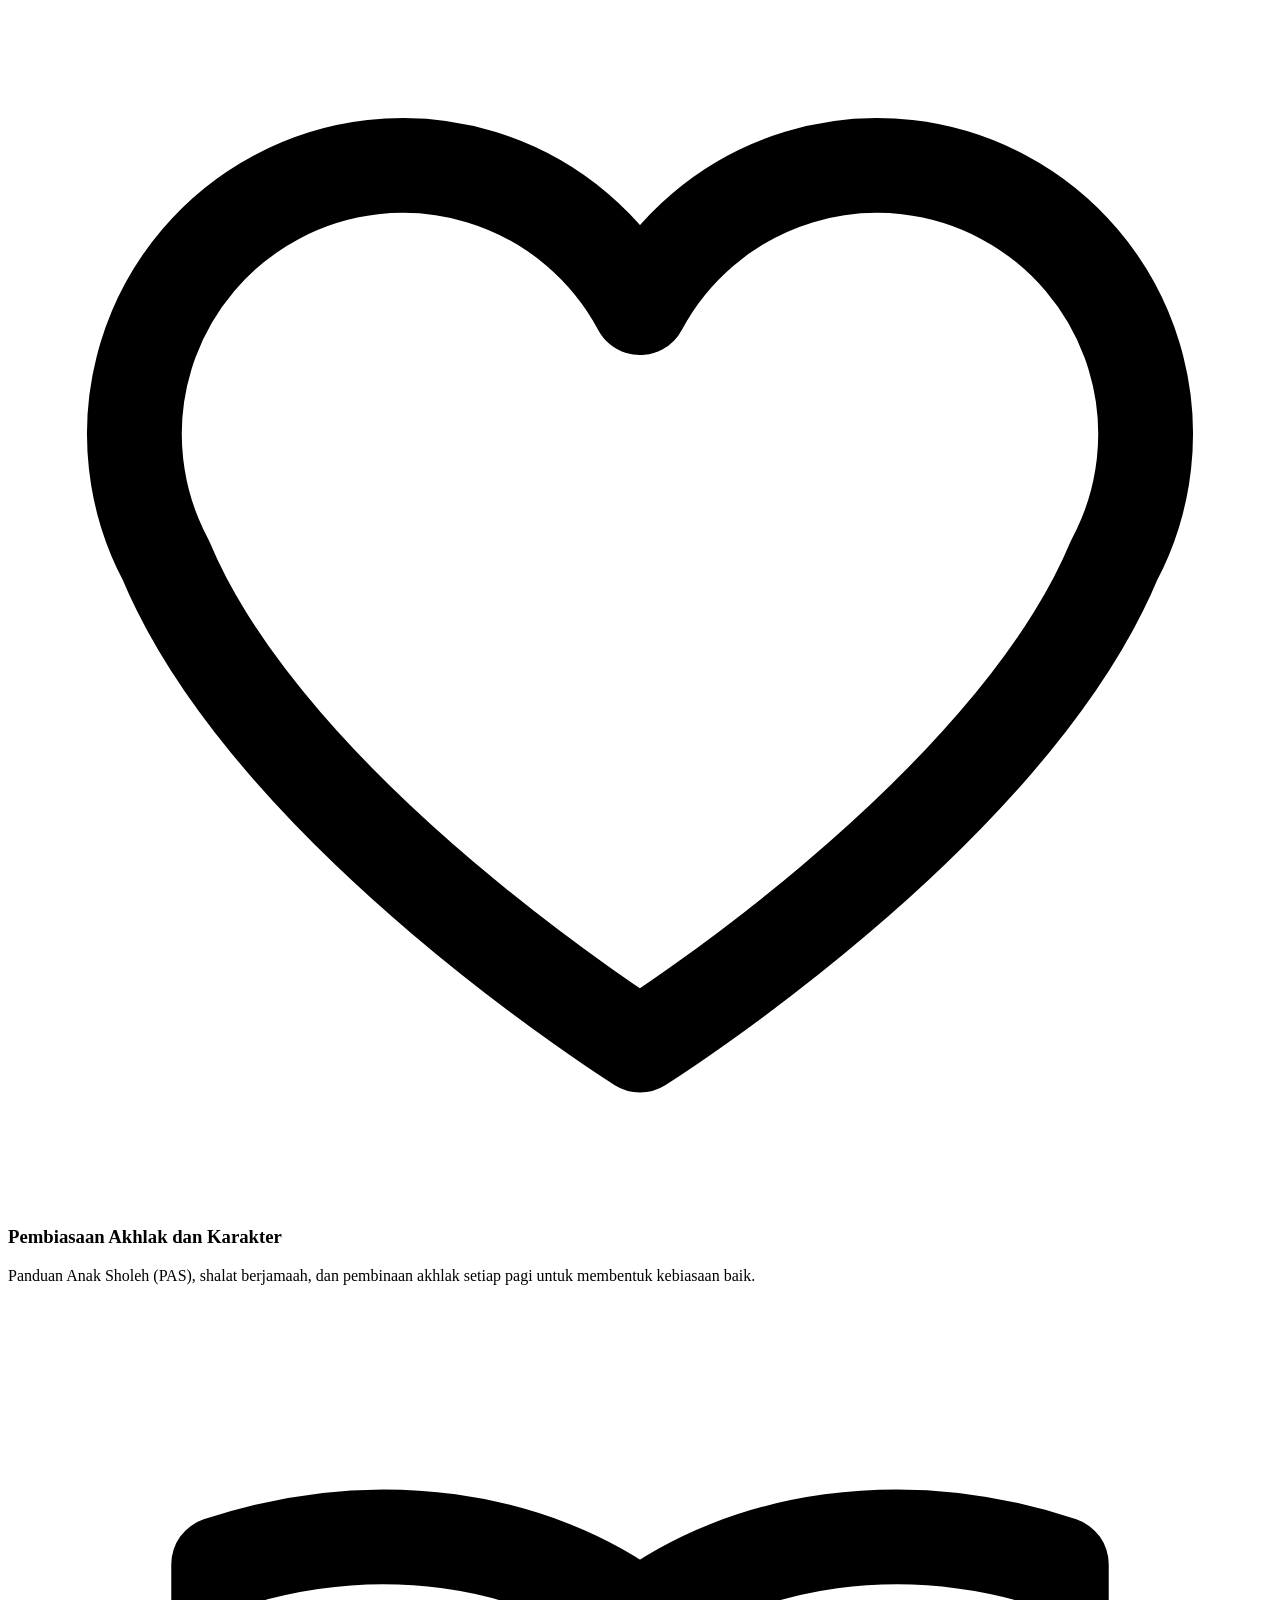
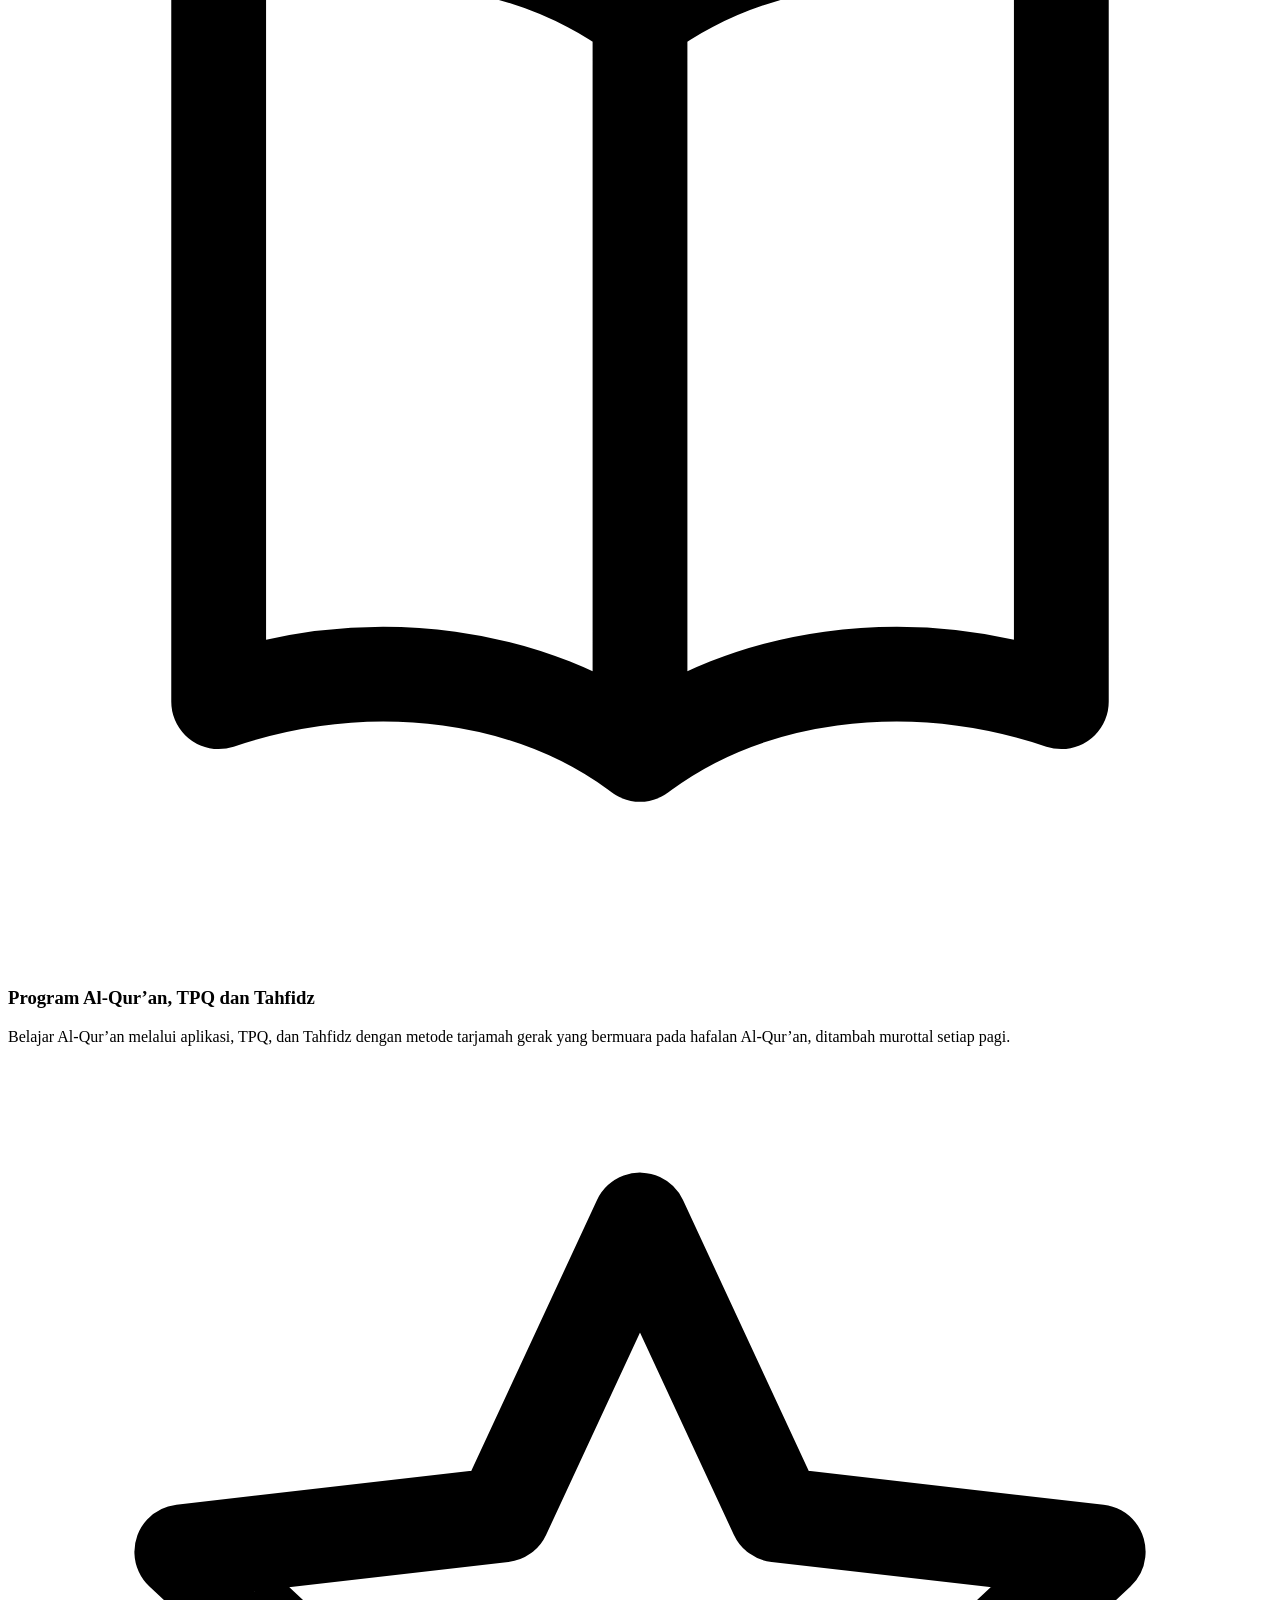
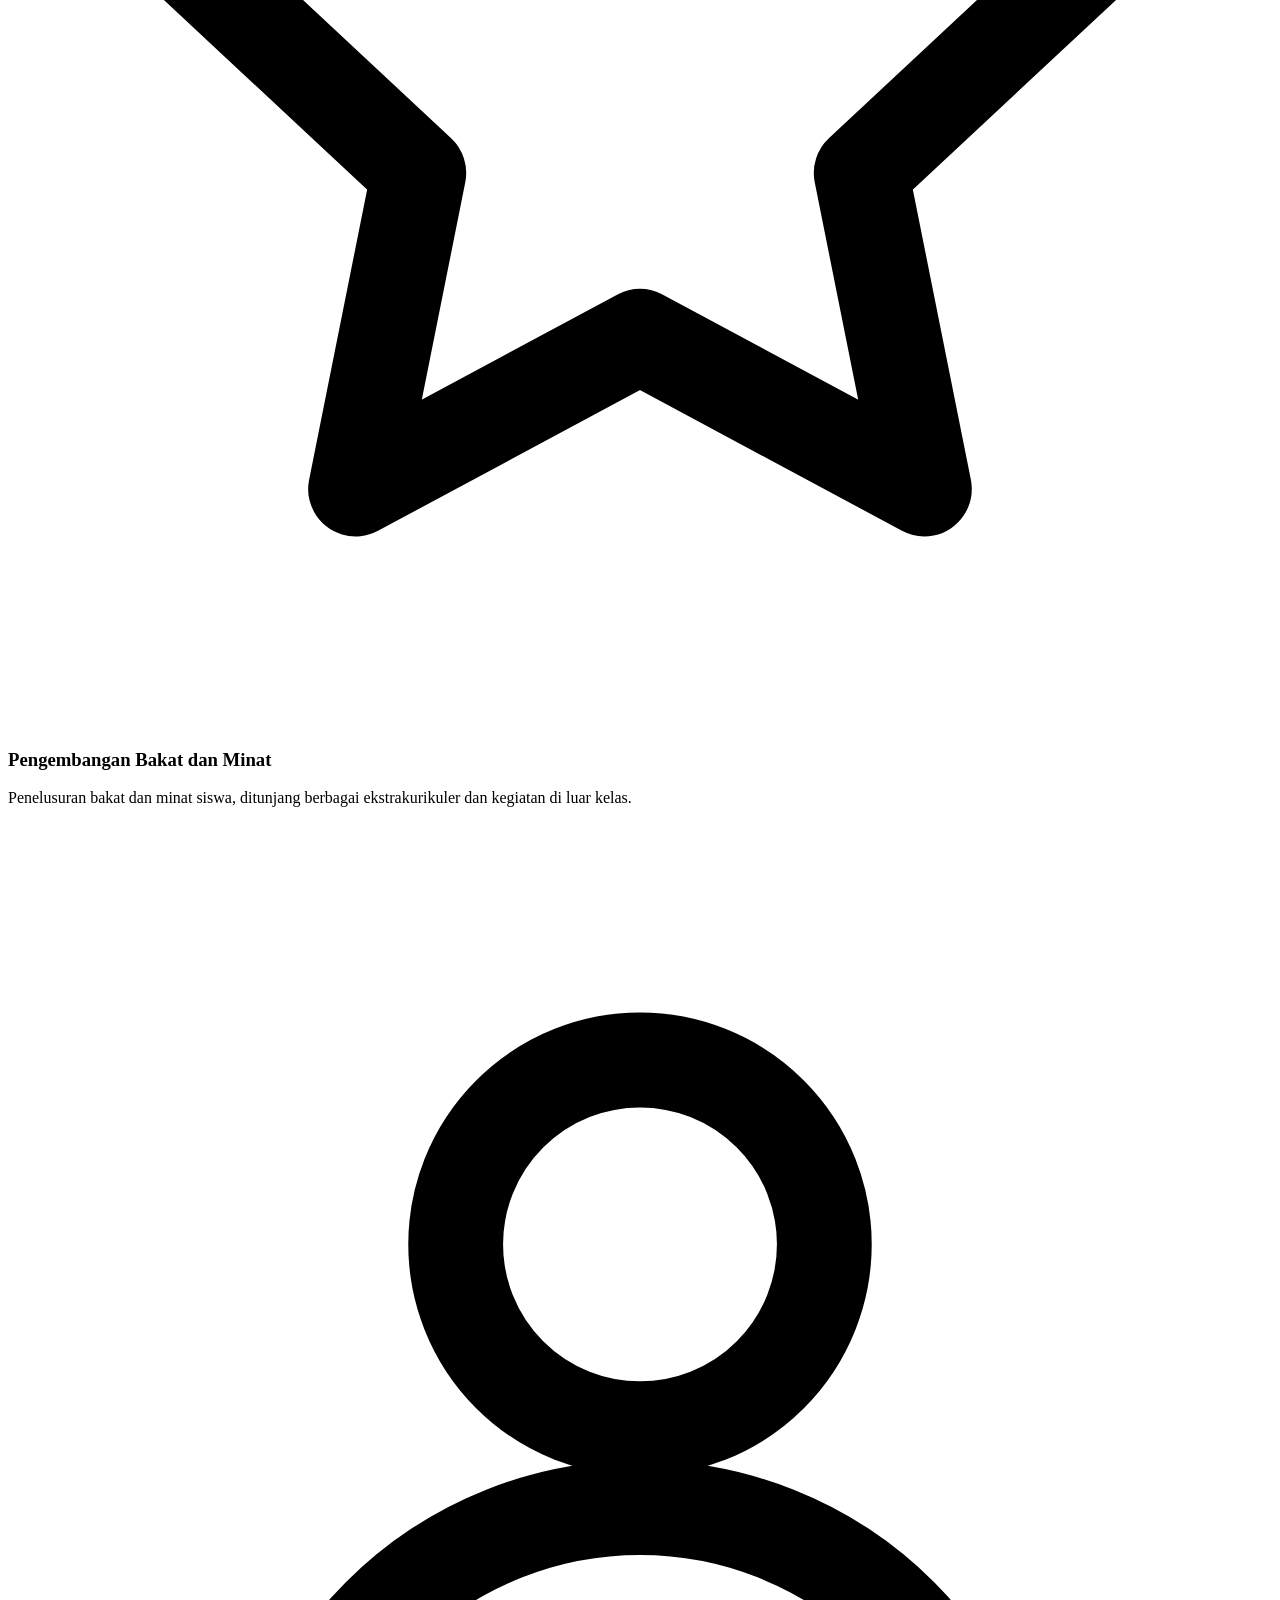
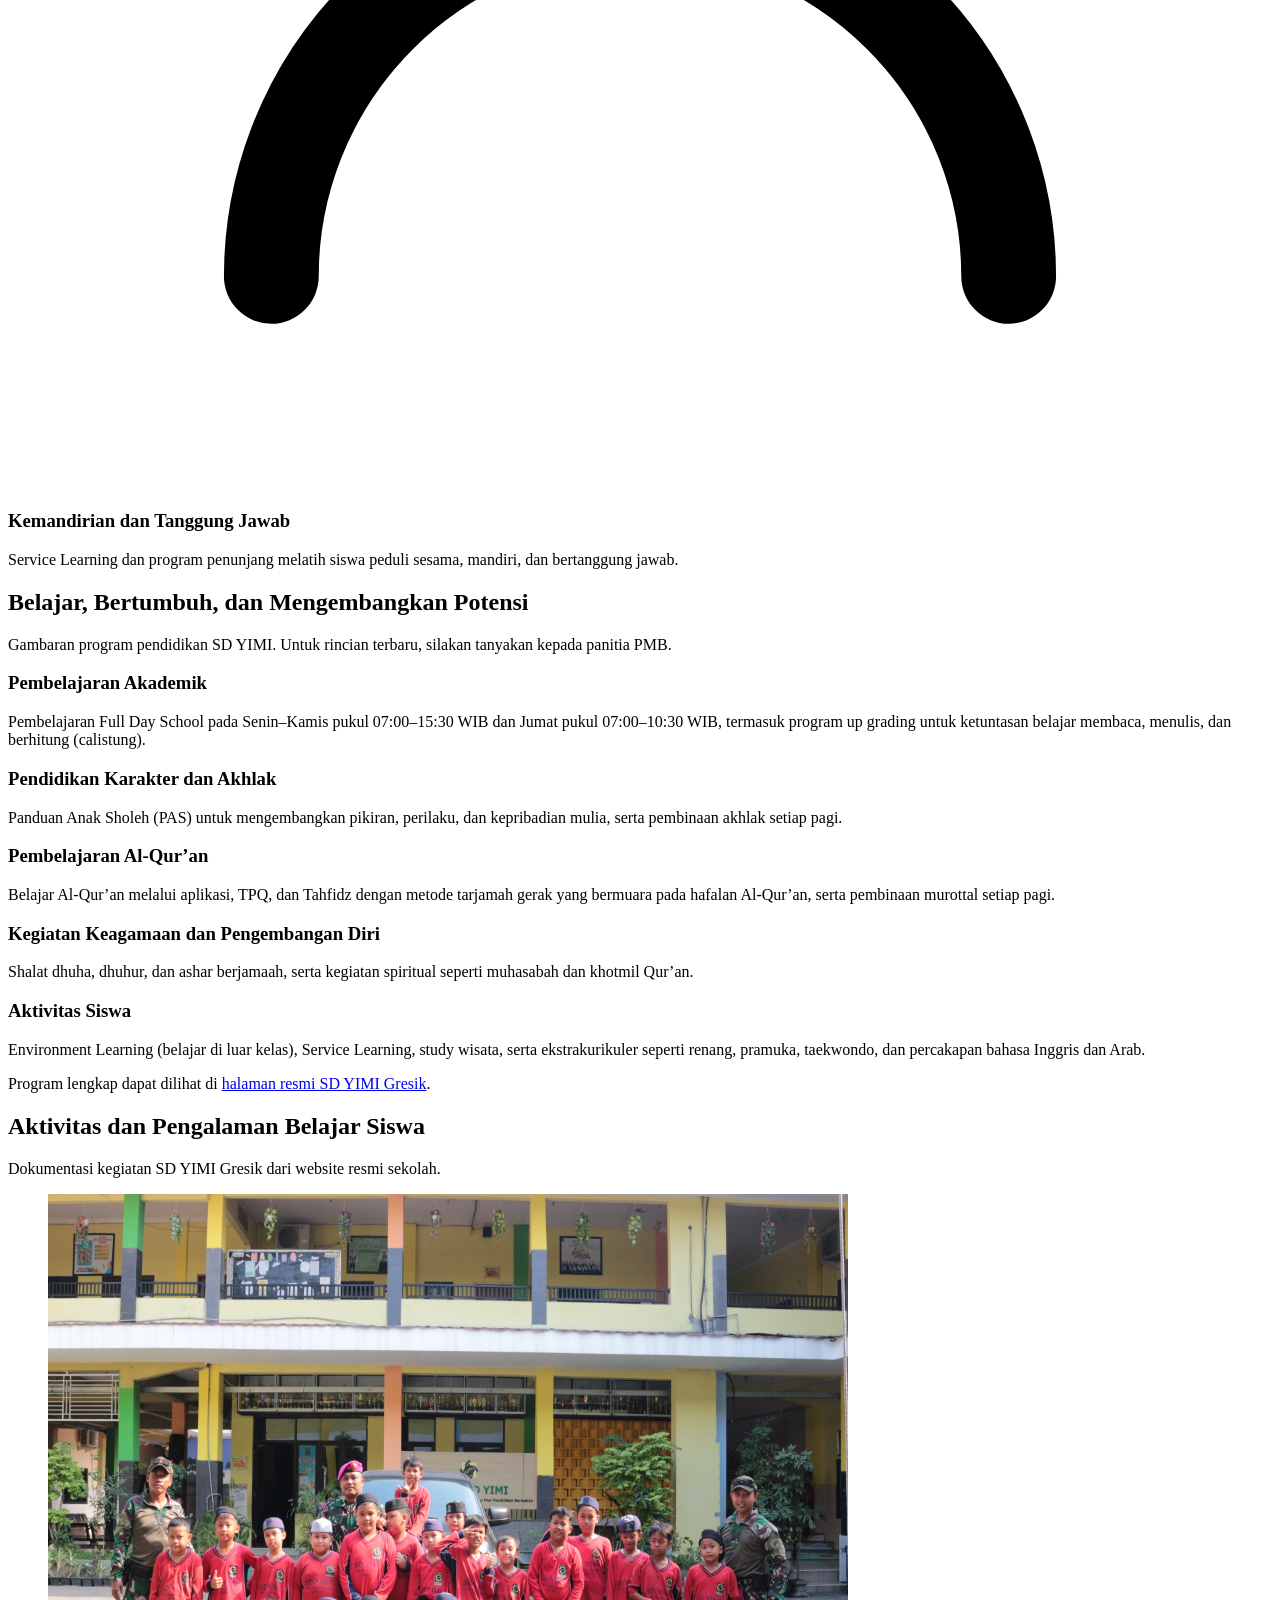
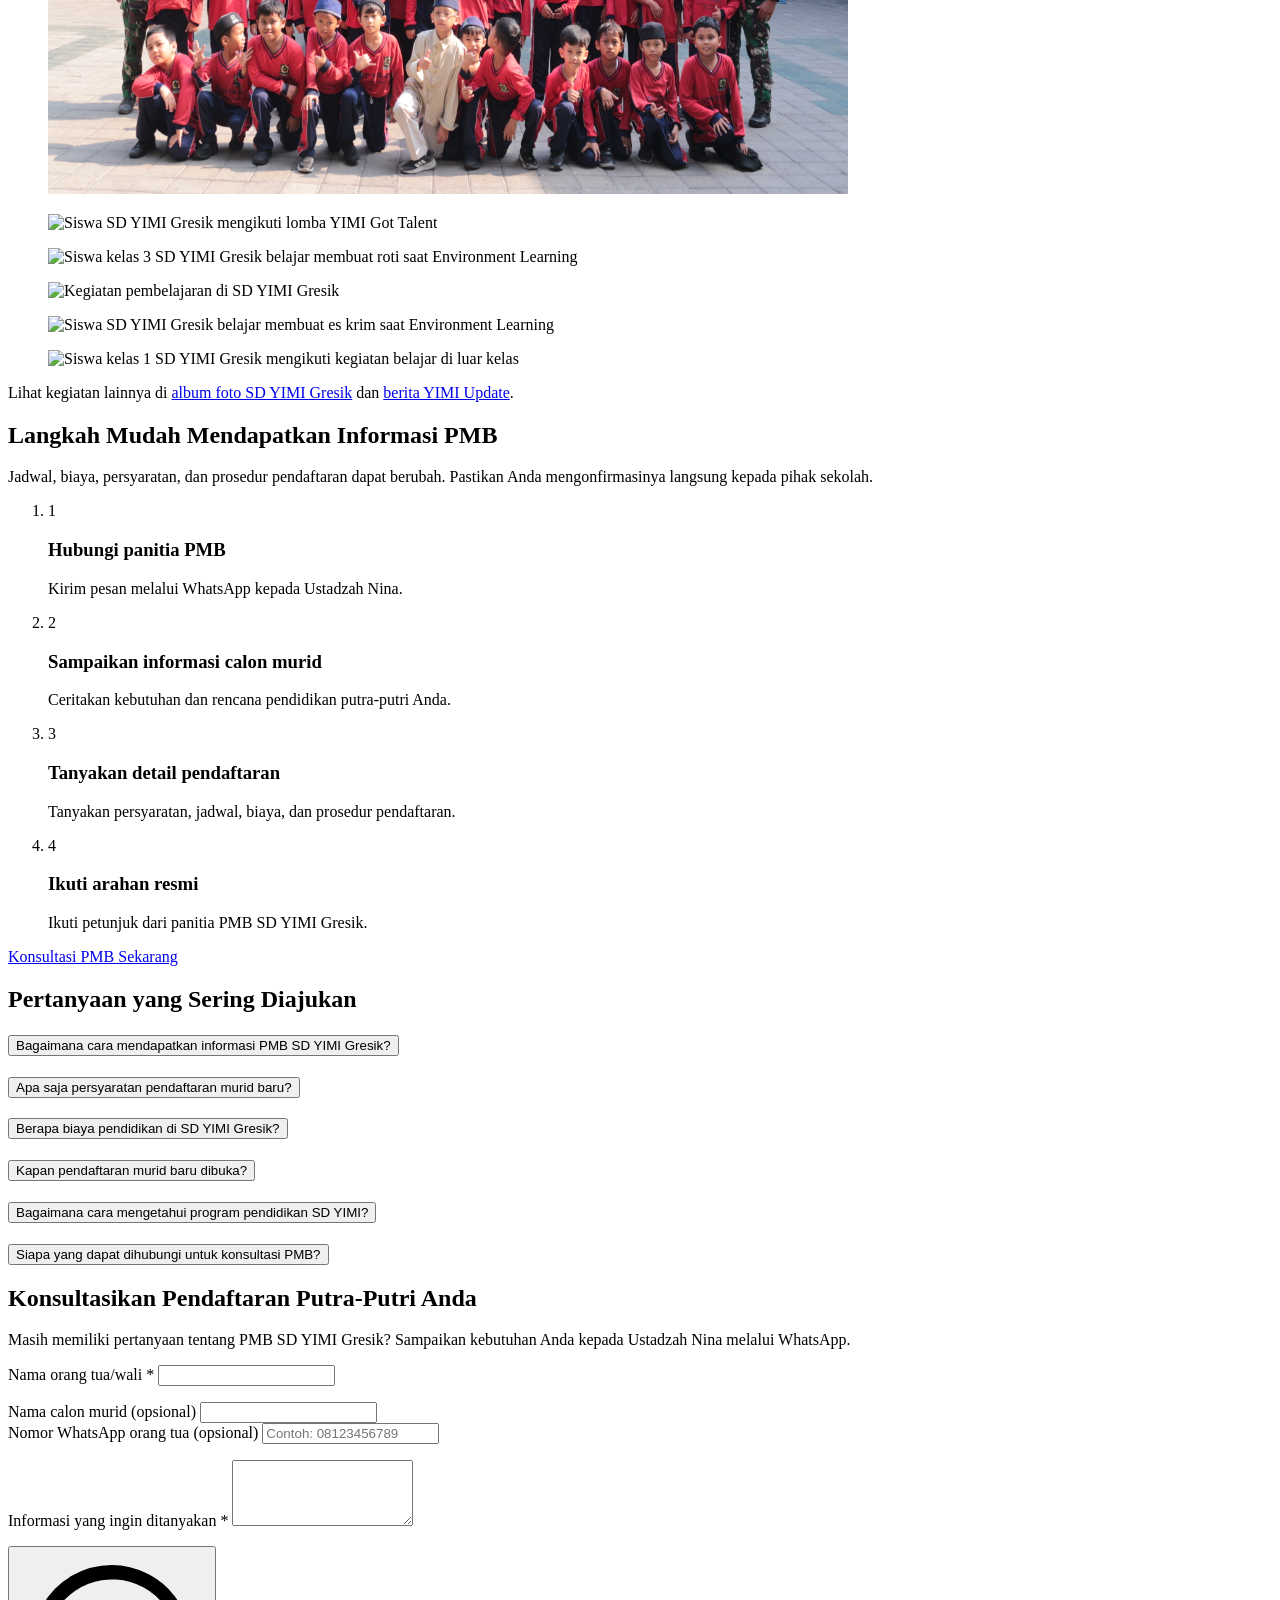
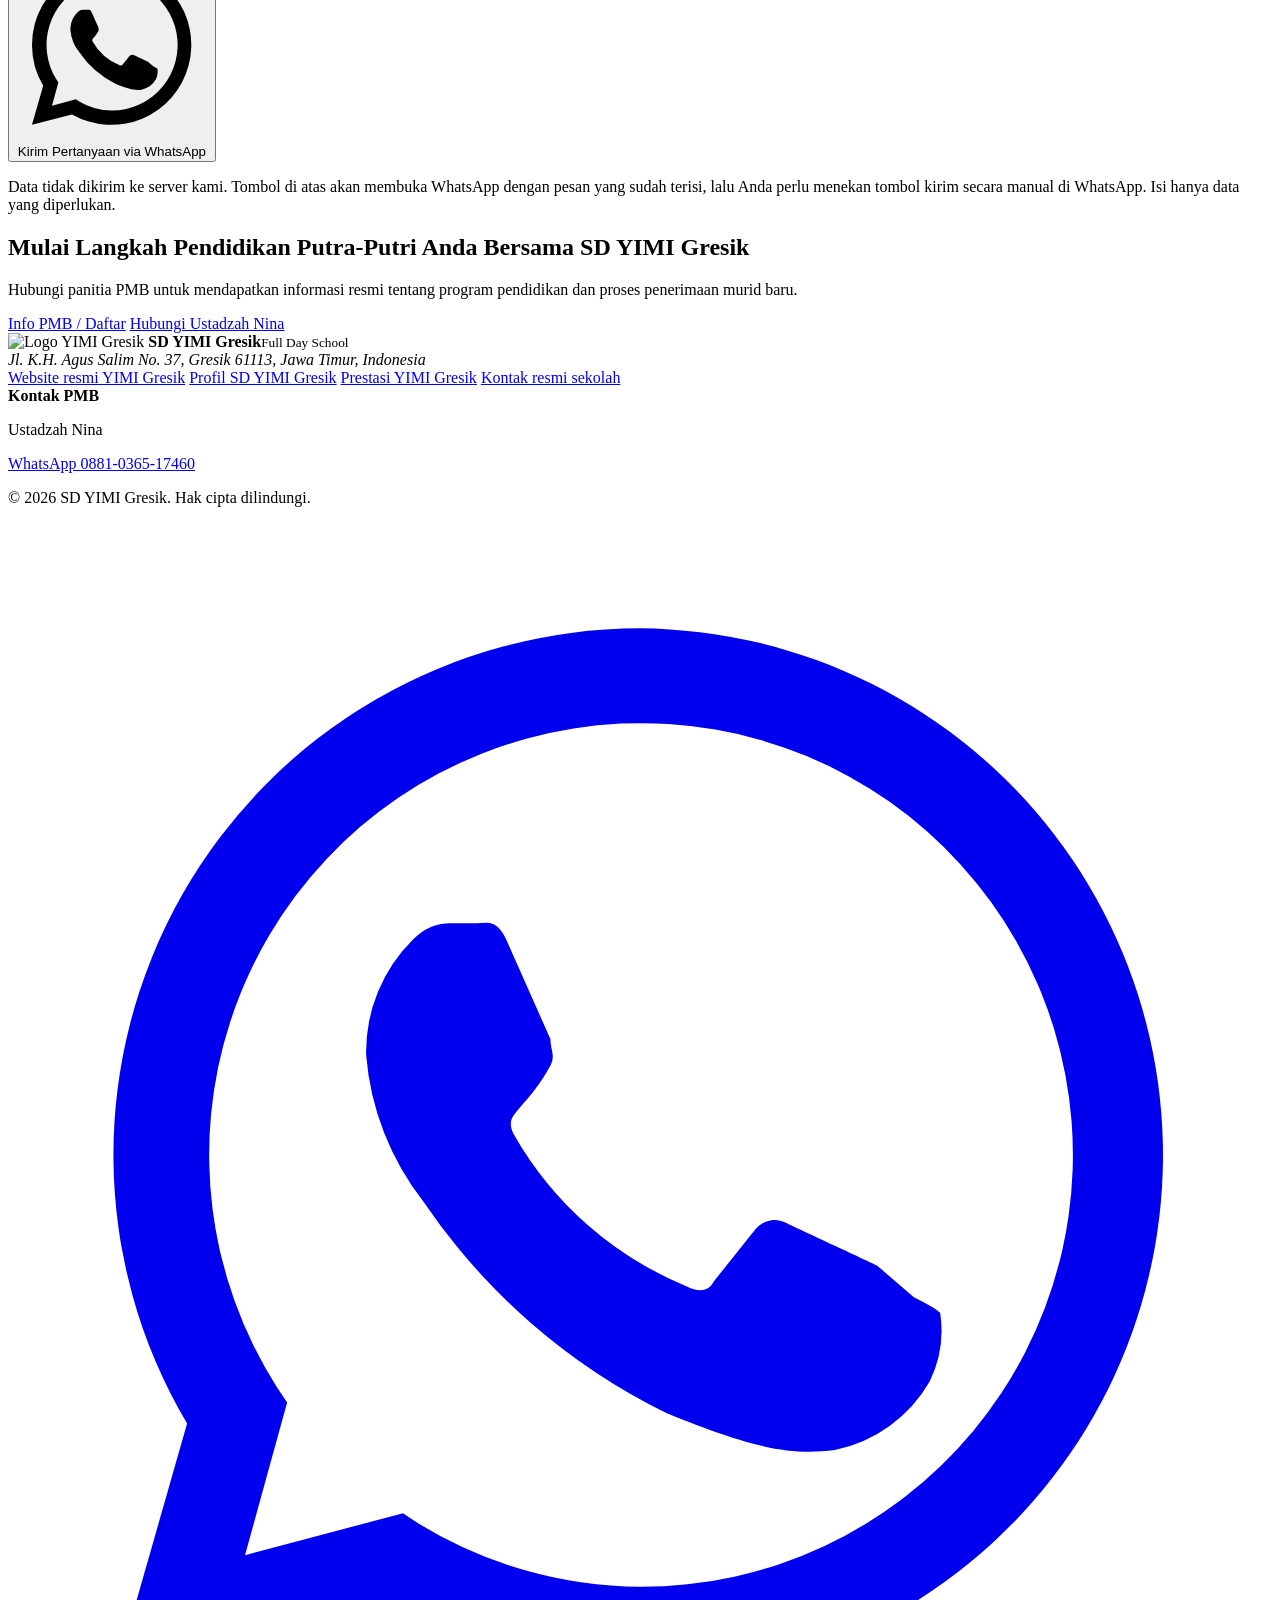
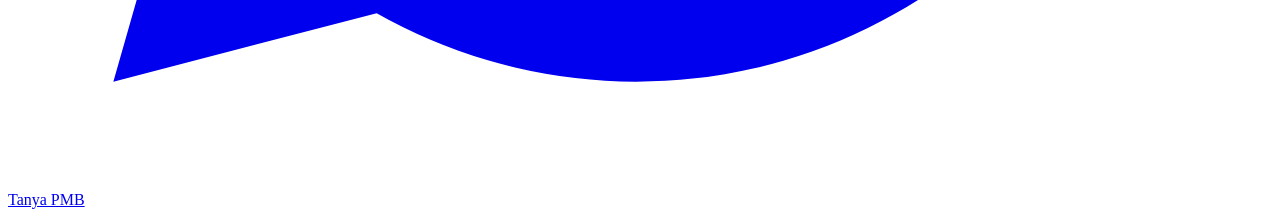
==== commit f2a7819a: "Update index.html" ====
--- a/demo-yimi/index.html
+++ b/demo-yimi/index.html
@@ -244,7 +244,7 @@
           <p>Dokumentasi kegiatan SD YIMI Gresik dari website resmi sekolah.</p>
         </div>
         <div class="gallery">
-          <figure class="reveal"><img loading="lazy" decoding="async" width="800" height="600" src="https://yimigresik.sch.id/wp-content/uploads/2025/12/OK-SD.jpg" alt="Dokumentasi kegiatan siswa SD YIMI Gresik"></figure>
+          <figure class="reveal"><img loading="lazy" decoding="async" width="800" height="600" src="IMG_5858.jpeg" alt="Dokumentasi kegiatan siswa SD YIMI Gresik"></figure>
           <figure class="reveal"><img loading="lazy" decoding="async" width="450" height="250" src="https://yimigresik.sch.id/wp-content/uploads/2026/09/sd-yimi-gresik-01-450x250.jpg" alt="Siswa SD YIMI Gresik mengikuti lomba YIMI Got Talent"></figure>
           <figure class="reveal"><img loading="lazy" decoding="async" width="450" height="250" src="https://yimigresik.sch.id/wp-content/uploads/2026/09/sd-yimi02-450x250.jpg" alt="Siswa kelas 3 SD YIMI Gresik belajar membuat roti saat Environment Learning"></figure>
           <figure class="reveal"><img loading="lazy" decoding="async" width="800" height="600" src="https://yimigresik.sch.id/wp-content/uploads/2025/12/OK-SD2.jpg" alt="Kegiatan pembelajaran di SD YIMI Gresik"></figure>
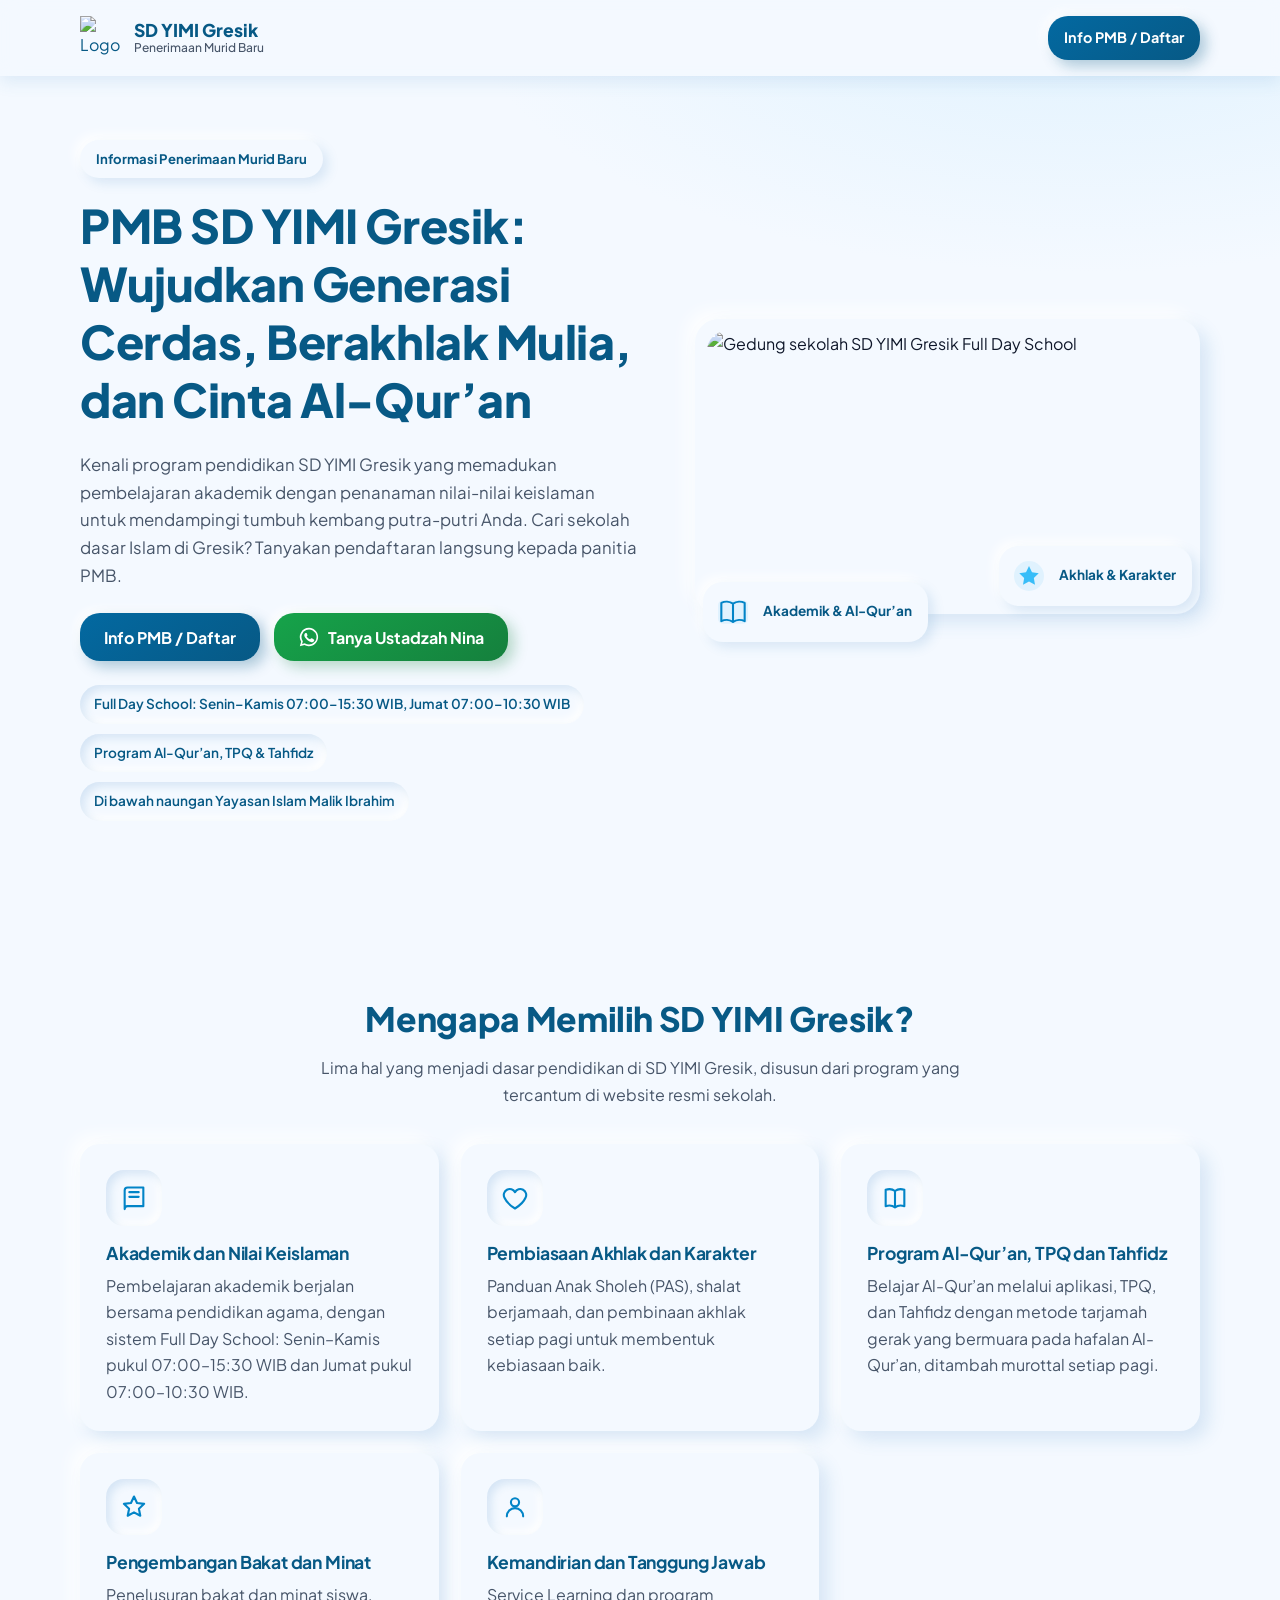
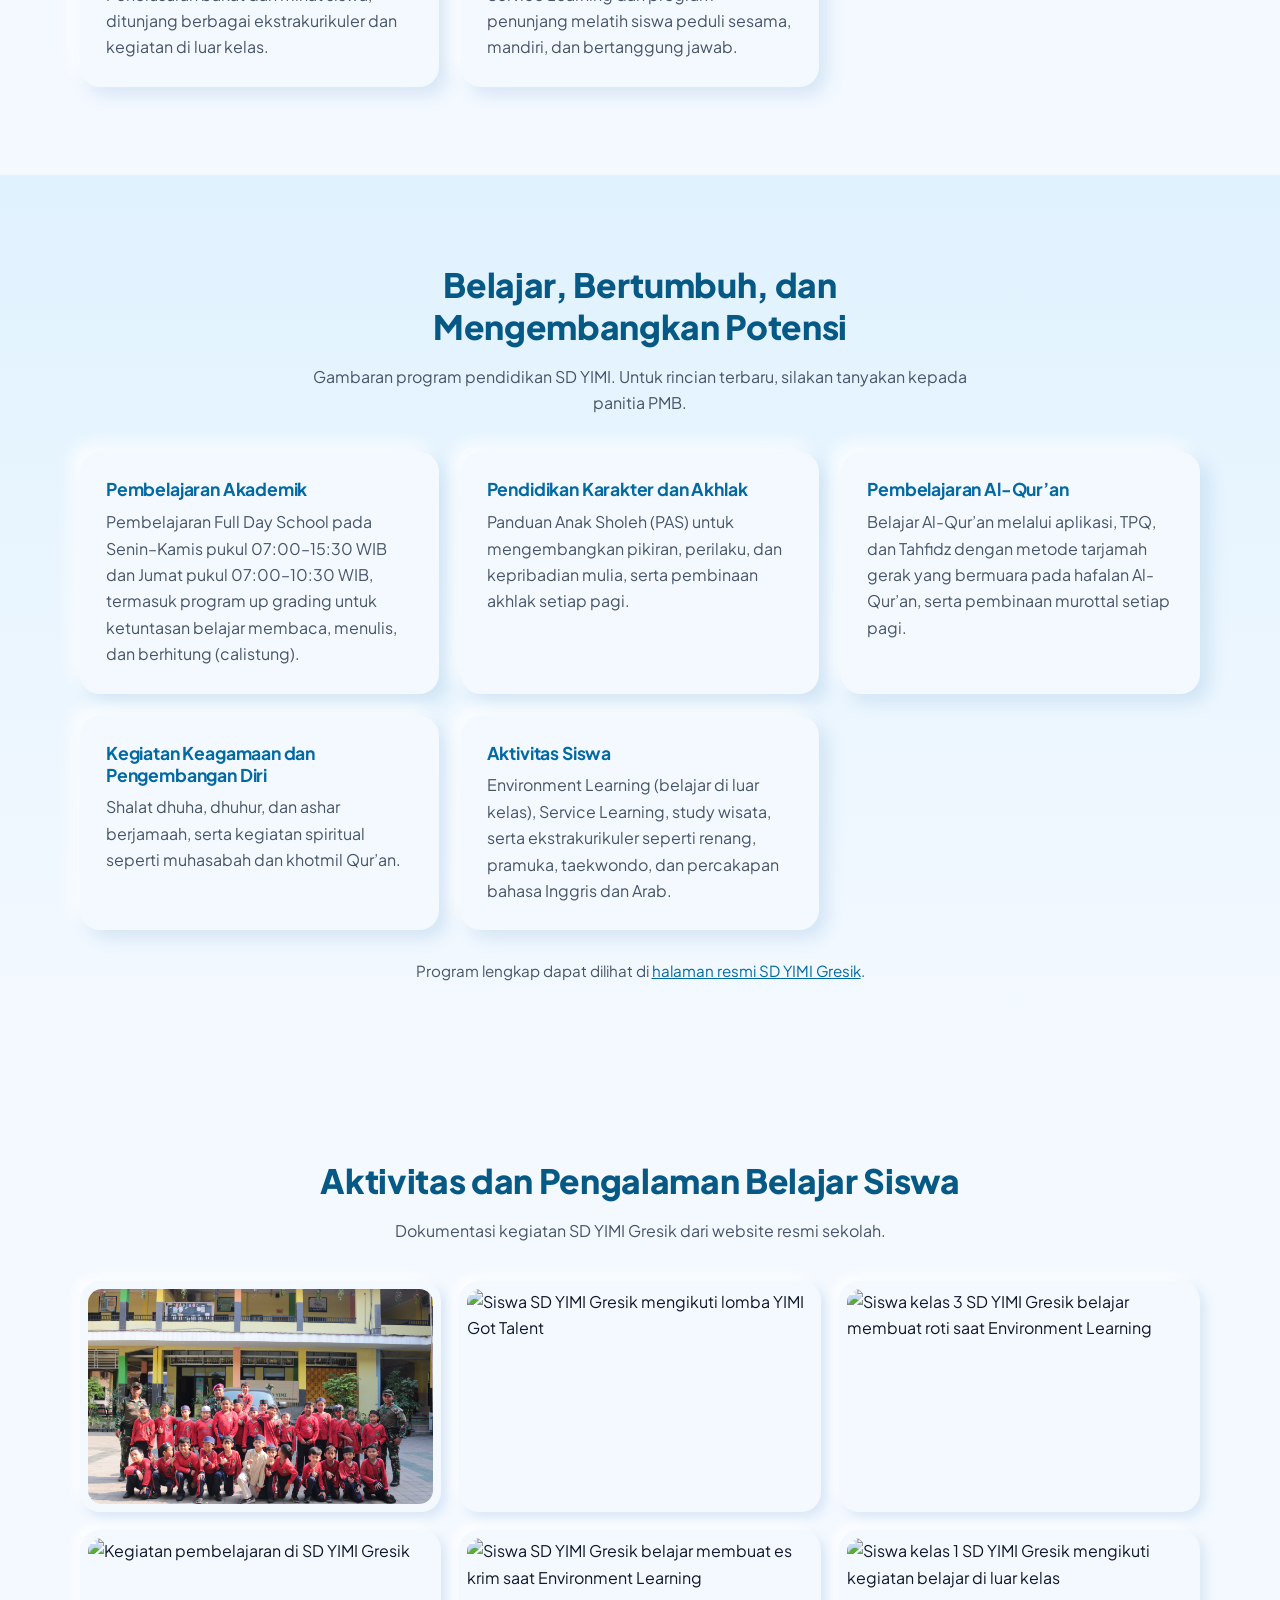
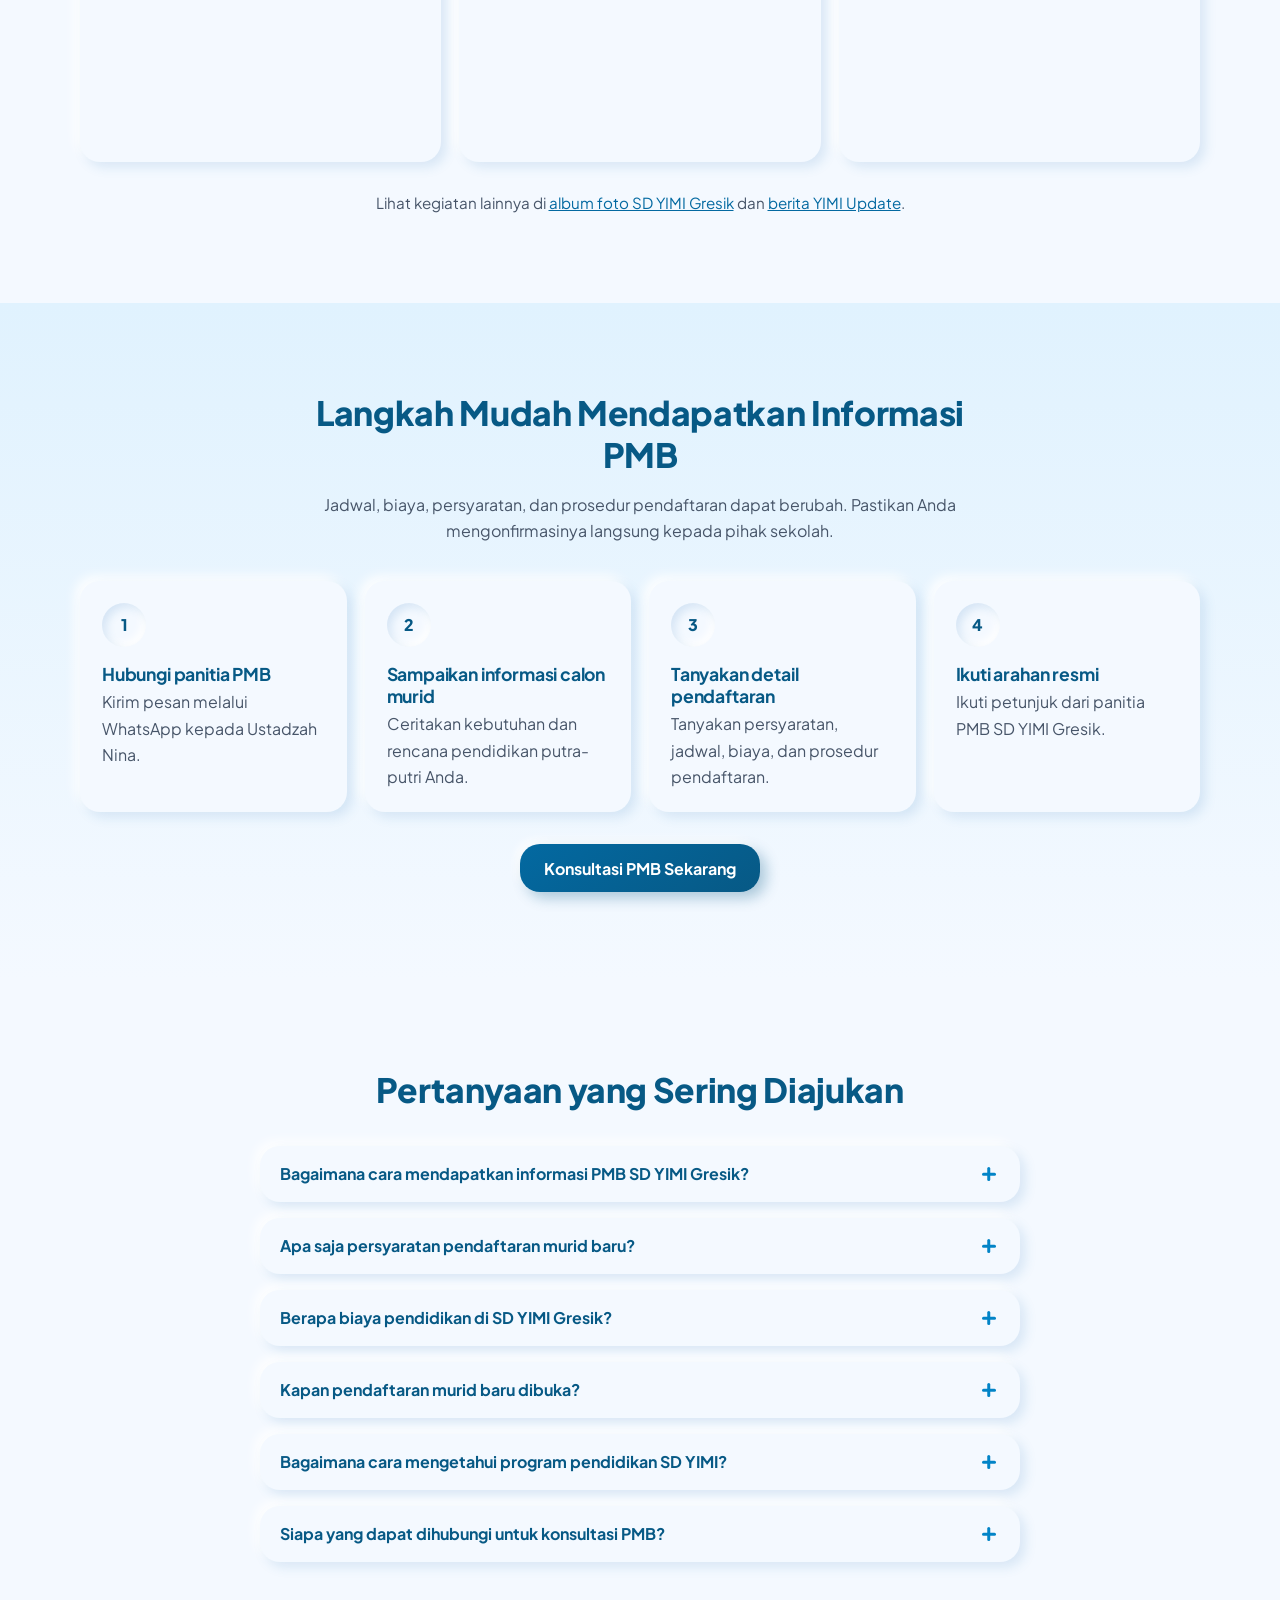
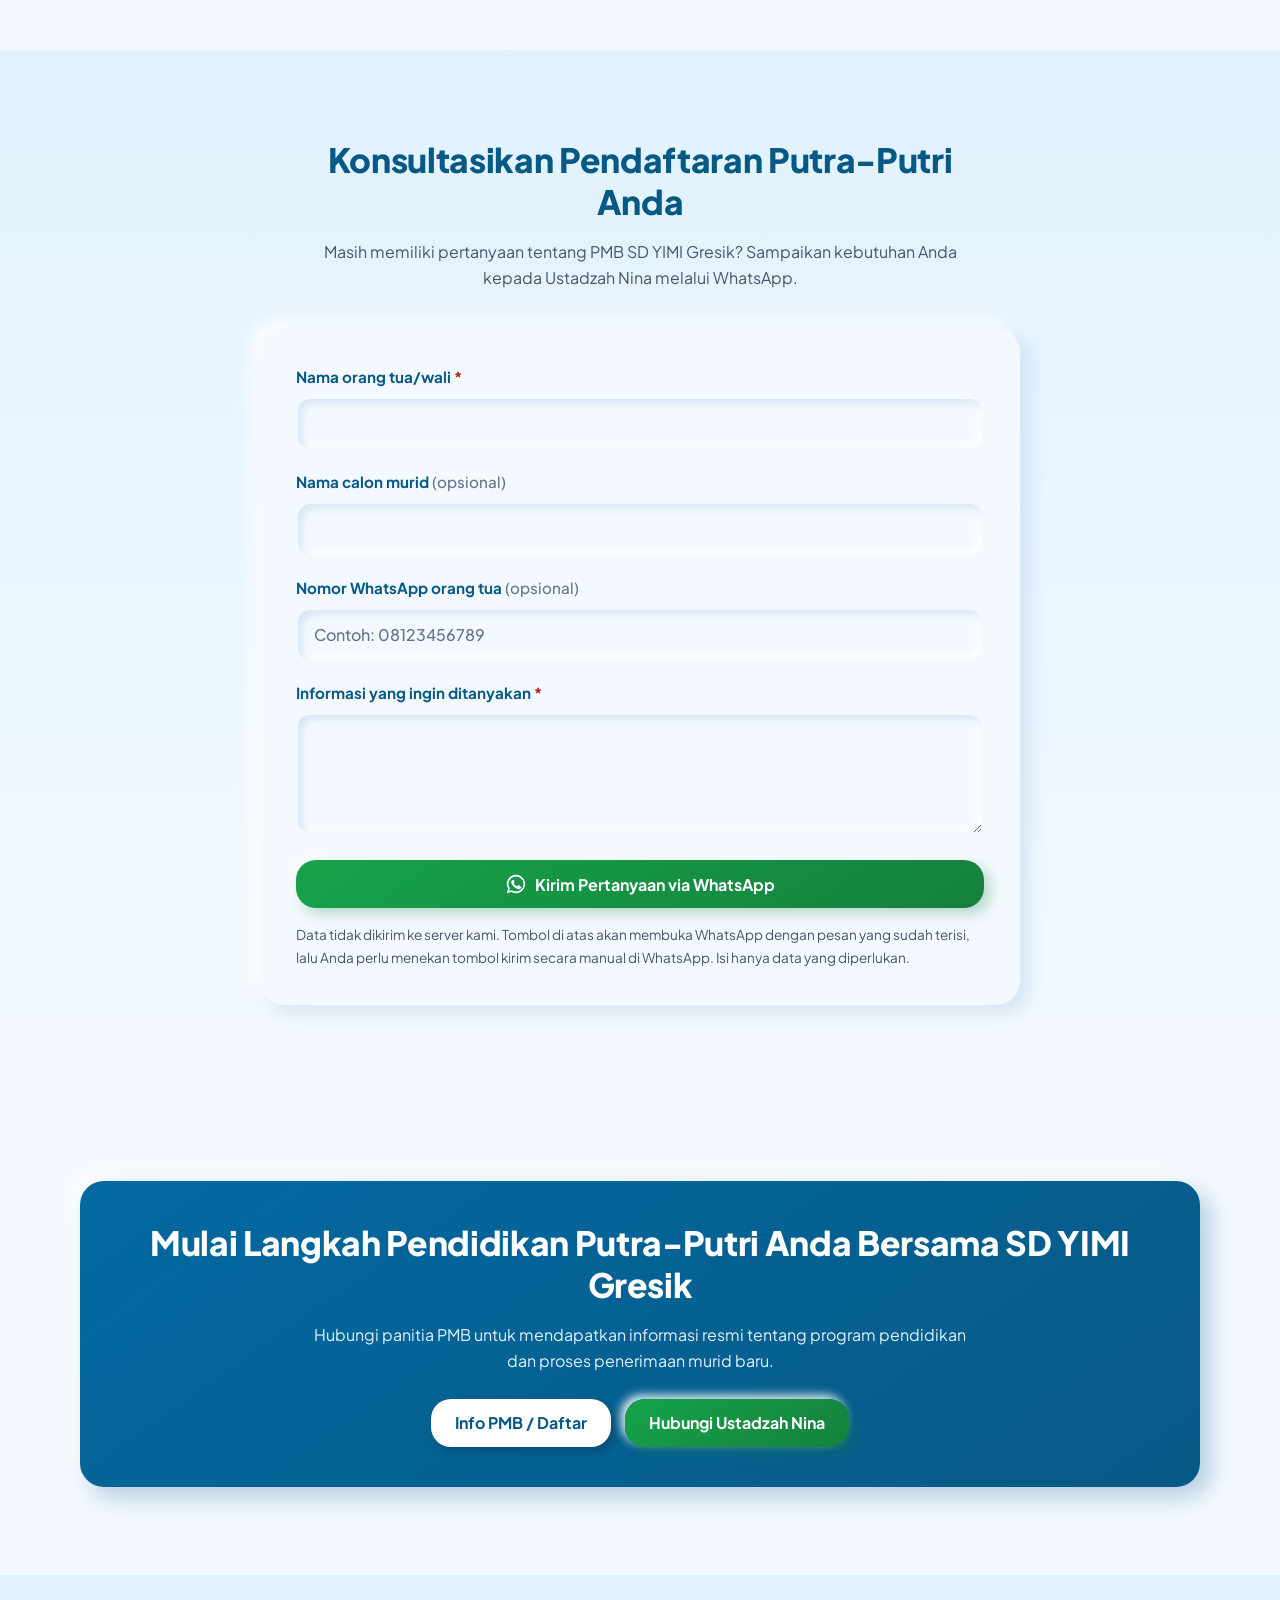
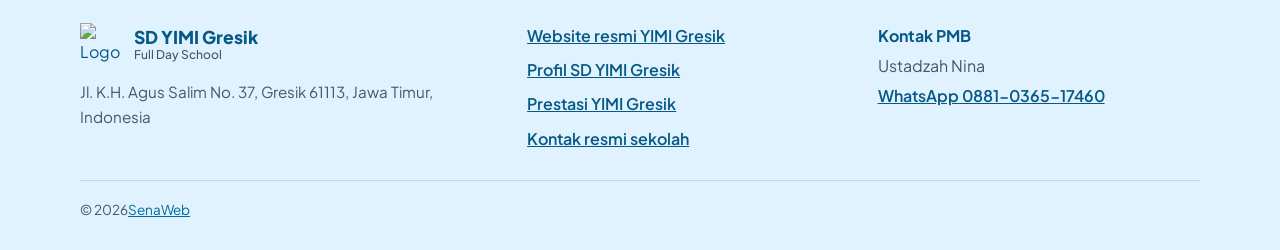
==== commit 7ea9e3c7: "Update index.html" ====
--- a/demo-yimi/index.html
+++ b/demo-yimi/index.html
@@ -44,7 +44,7 @@
   <!-- Preload gambar LCP (hero) -->
   <link rel="preload" as="image" href="https://yimigresik.sch.id/wp-content/uploads/2025/12/GEDUNG-SD-1-1-1024x576.jpg" fetchpriority="high">
 
-  <link rel="stylesheet" href="assets/css/style.css">
+  <link rel="stylesheet" href="style.css">
 
   <script type="application/ld+json">
   {
@@ -385,7 +385,7 @@
       </div>
     </div>
     <div class="container footer-copy">
-      <p>&copy; <span id="year">2026</span> SD YIMI Gresik. Hak cipta dilindungi.</p>
+      <p>&copy; <span id="year">2026</span><a href="https://www.senacms.web.id">SenaWeb</a></p>
     </div>
   </footer>
 
@@ -395,6 +395,6 @@
     <span>Tanya PMB</span>
   </a>
 
-  <script src="assets/js/script.js" defer></script>
+  <script src="script.js" defer></script>
 </body>
 </html>
--- a/demo-yimi/style.css
+++ b/demo-yimi/style.css
@@ -0,0 +1,303 @@
+/* ==========================================================
+   Landing Page PMB SD YIMI Gresik — Neuromorphism UI
+   Biru langit + putih. Mobile-first.
+   ========================================================== */
+
+:root {
+  --sky: #38BDF8;
+  --primary: #0284C7;
+  --primary-btn: #0369A1;   /* varian lebih gelap agar teks putih lolos kontras AA */
+  --deep: #075985;
+  --soft: #E0F2FE;
+  --bg: #F4F9FF;
+  --white: #FFFFFF;
+  --text: #0F172A;
+  --text-2: #475569;        /* sedikit lebih gelap dari #64748B demi kontras AA di atas latar biru muda */
+  --text-muted: #64748B;
+  --green: #15803D;         /* varian #16A34A yang lolos kontras dengan teks putih */
+  --danger: #B91C1C;
+
+  --r-sm: 14px;
+  --r: 20px;
+  --r-lg: 24px;
+
+  --sh-out: 8px 8px 18px rgba(56, 130, 190, .16), -8px -8px 18px rgba(255, 255, 255, .95);
+  --sh-out-sm: 5px 5px 12px rgba(56, 130, 190, .15), -5px -5px 12px rgba(255, 255, 255, .95);
+  --sh-in: inset 4px 4px 9px rgba(56, 130, 190, .16), inset -4px -4px 9px rgba(255, 255, 255, .95);
+  --sh-press: inset 3px 3px 7px rgba(0, 0, 0, .18), inset -2px -2px 6px rgba(255, 255, 255, .15);
+
+  --font: "Plus Jakarta Sans", "Nunito Sans", system-ui, -apple-system, "Segoe UI", Roboto, sans-serif;
+  --header-h: 68px;
+}
+
+*, *::before, *::after { box-sizing: border-box; }
+
+html { scroll-behavior: smooth; scroll-padding-top: calc(var(--header-h) + 12px); -webkit-text-size-adjust: 100%; }
+
+body {
+  margin: 0;
+  font-family: var(--font);
+  font-size: 1rem;
+  line-height: 1.65;
+  color: var(--text);
+  background: var(--bg);
+  overflow-x: hidden;
+}
+
+img, svg { max-width: 100%; display: block; }
+img { height: auto; }
+a { color: var(--primary-btn); }
+a:hover { color: var(--deep); }
+
+h1, h2, h3 { line-height: 1.25; margin: 0 0 .5em; color: var(--deep); letter-spacing: -.01em; }
+h1 { font-size: clamp(1.75rem, 6vw, 2.9rem); font-weight: 800; }
+h2 { font-size: clamp(1.45rem, 4.5vw, 2.1rem); font-weight: 800; }
+h3 { font-size: 1.1rem; font-weight: 700; }
+p { margin: 0 0 1em; }
+
+.container { width: min(100% - 32px, 1120px); margin-inline: auto; }
+.container-narrow { width: min(100% - 32px, 760px); }
+.center { text-align: center; margin-top: 2rem; }
+
+:focus-visible { outline: 3px solid var(--deep); outline-offset: 3px; border-radius: 6px; }
+
+.skip-link {
+  position: absolute; left: 12px; top: -60px; z-index: 200;
+  background: var(--deep); color: #fff; padding: 10px 16px; border-radius: 10px; text-decoration: none;
+}
+.skip-link:focus { top: 12px; }
+
+/* ---------- Header ---------- */
+.site-header {
+  position: sticky; top: 0; z-index: 100;
+  background: rgba(244, 249, 255, .92);
+  backdrop-filter: blur(10px);
+  -webkit-backdrop-filter: blur(10px);
+  box-shadow: 0 6px 16px rgba(56, 130, 190, .12);
+}
+.header-inner { display: flex; align-items: center; justify-content: space-between; gap: 12px; min-height: var(--header-h); }
+.brand { display: inline-flex; align-items: center; gap: 10px; text-decoration: none; color: var(--deep); }
+.brand-logo { height: 44px; width: auto; }
+.brand-text { display: flex; flex-direction: column; line-height: 1.2; }
+.brand-text strong { font-size: 1rem; font-weight: 800; }
+.brand-text small { font-size: .75rem; color: var(--text-2); font-weight: 500; }
+
+/* ---------- Buttons ---------- */
+.btn {
+  display: inline-flex; align-items: center; justify-content: center; gap: 8px;
+  min-height: 48px; padding: 12px 24px;
+  font: 700 1rem/1.2 var(--font);
+  text-decoration: none; text-align: center;
+  border: 0; border-radius: var(--r); cursor: pointer;
+  color: var(--deep); background: var(--bg);
+  box-shadow: var(--sh-out-sm);
+  transition: transform .2s ease, box-shadow .2s ease, filter .2s ease;
+}
+.btn:hover { transform: translateY(-2px); }
+.btn:active { transform: translateY(0); box-shadow: var(--sh-press); }
+.btn-primary { background: linear-gradient(145deg, #0369A1, #075985); color: #fff; box-shadow: 6px 6px 14px rgba(7, 89, 133, .3), -4px -4px 10px rgba(255, 255, 255, .9); }
+.btn-primary:hover { color: #fff; filter: brightness(1.08); }
+.btn-wa { background: linear-gradient(145deg, #16A34A, #15803D); color: #fff; box-shadow: 6px 6px 14px rgba(21, 128, 61, .28), -4px -4px 10px rgba(255, 255, 255, .9); }
+.btn-wa:hover { color: #fff; filter: brightness(1.08); }
+.btn-primary:active, .btn-wa:active { box-shadow: var(--sh-press); }
+.btn-header { min-height: 44px; padding: 10px 16px; font-size: .9rem; white-space: nowrap; }
+.btn-block { width: 100%; }
+.icon { width: 22px; height: 22px; flex: none; }
+
+/* ---------- Sections ---------- */
+.section { padding: 64px 0; }
+.section-alt { background: linear-gradient(180deg, var(--soft) 0%, var(--bg) 100%); }
+.section-head { max-width: 680px; margin: 0 auto 36px; text-align: center; }
+.section-head p { color: var(--text-2); margin: 0; }
+.note { text-align: center; color: var(--text-2); font-size: .95rem; margin: 28px 0 0; }
+
+/* ---------- Hero ---------- */
+.hero { padding: 36px 0 56px; background: radial-gradient(900px 400px at 85% -10%, var(--soft), transparent 70%), var(--bg); }
+.hero-grid { display: grid; gap: 36px; align-items: center; }
+.badge {
+  display: inline-block; padding: 8px 16px; margin-bottom: 18px;
+  font-size: .82rem; font-weight: 700; color: var(--deep);
+  background: var(--bg); border-radius: 999px; box-shadow: var(--sh-out-sm);
+}
+.lead { font-size: 1.05rem; color: var(--text-2); max-width: 56ch; }
+.cta-row { display: flex; flex-direction: column; gap: 14px; margin: 24px 0; }
+.trust-list { list-style: none; padding: 0; margin: 0; display: flex; flex-wrap: wrap; gap: 10px; }
+.trust-list li {
+  padding: 8px 14px; font-size: .85rem; font-weight: 600; color: var(--deep);
+  background: var(--bg); border-radius: 999px; box-shadow: var(--sh-in);
+}
+
+.hero-visual { position: relative; padding: 0 0 28px; }
+.photo-frame { padding: 12px; background: var(--bg); border-radius: var(--r-lg); box-shadow: var(--sh-out); }
+.photo-frame img { width: 100%; border-radius: var(--r); aspect-ratio: 16 / 9; object-fit: cover; }
+.float-card {
+  position: absolute; display: flex; align-items: center; gap: 10px;
+  padding: 10px 16px 10px 10px; font-size: .85rem; font-weight: 700; color: var(--deep);
+  background: var(--bg); border-radius: var(--r); box-shadow: var(--sh-out-sm);
+  animation: floaty 6s ease-in-out infinite;
+}
+.float-card-a { left: 8px; bottom: 0; }
+.float-card-b { right: 8px; bottom: 36px; animation-delay: -3s; }
+@keyframes floaty { 0%, 100% { transform: translateY(0); } 50% { transform: translateY(-8px); } }
+
+/* ---------- Cards ---------- */
+.card-grid, .program-grid { display: grid; gap: 22px; }
+.card {
+  padding: 26px; background: var(--bg); border-radius: var(--r);
+  box-shadow: var(--sh-out); transition: transform .25s ease;
+}
+.card:hover { transform: translateY(-4px); }
+.card p { margin: 0; color: var(--text-2); }
+.card-icon {
+  display: grid; place-items: center; width: 56px; height: 56px; margin-bottom: 16px;
+  color: var(--primary); background: var(--bg); border-radius: 18px; box-shadow: var(--sh-in);
+}
+.card-icon svg { width: 28px; height: 28px; }
+.program h3 { color: var(--primary-btn); }
+
+/* ---------- Gallery ---------- */
+.gallery { display: grid; gap: 18px; grid-template-columns: 1fr; }
+.gallery figure {
+  margin: 0; padding: 8px; background: var(--bg); border-radius: var(--r); box-shadow: var(--sh-out-sm);
+}
+.gallery img { width: 100%; aspect-ratio: 16 / 10; object-fit: cover; border-radius: calc(var(--r) - 6px); }
+
+/* ---------- Steps ---------- */
+.steps { list-style: none; counter-reset: none; margin: 0; padding: 0; display: grid; gap: 18px; }
+.steps li {
+  display: flex; gap: 16px; align-items: flex-start; padding: 22px;
+  background: var(--bg); border-radius: var(--r); box-shadow: var(--sh-out-sm);
+}
+.steps h3 { margin-bottom: .25em; }
+.steps p { margin: 0; color: var(--text-2); }
+.step-no {
+  flex: none; display: grid; place-items: center; width: 44px; height: 44px;
+  font-weight: 800; color: var(--deep); background: var(--bg); border-radius: 50%; box-shadow: var(--sh-in);
+}
+
+/* ---------- FAQ ---------- */
+.accordion { display: grid; gap: 16px; }
+.acc-item { background: var(--bg); border-radius: var(--r); box-shadow: var(--sh-out-sm); }
+.acc-item h3 { margin: 0; font-size: 1rem; }
+.acc-trigger {
+  width: 100%; display: flex; align-items: center; justify-content: space-between; gap: 14px;
+  min-height: 56px; padding: 16px 20px; text-align: left;
+  font: 700 1rem/1.4 var(--font); color: var(--deep);
+  background: transparent; border: 0; border-radius: var(--r); cursor: pointer;
+}
+.acc-trigger[aria-expanded="true"] { box-shadow: var(--sh-in); }
+.acc-icon { position: relative; flex: none; width: 22px; height: 22px; }
+.acc-icon::before, .acc-icon::after {
+  content: ""; position: absolute; left: 50%; top: 50%; width: 14px; height: 2.500px;
+  background: var(--primary); border-radius: 2px; transform: translate(-50%, -50%); transition: transform .25s ease;
+}
+.acc-icon::after { transform: translate(-50%, -50%) rotate(90deg); }
+.acc-trigger[aria-expanded="true"] .acc-icon::after { transform: translate(-50%, -50%) rotate(0); }
+.acc-panel { padding: 4px 20px 20px; color: var(--text-2); animation: fadeIn .25s ease; }
+.acc-panel[hidden] { display: none; }
+.acc-panel p { margin: 0; }
+@keyframes fadeIn { from { opacity: 0; transform: translateY(-4px); } to { opacity: 1; transform: none; } }
+
+/* ---------- Form ---------- */
+.form-card { padding: 26px; background: var(--bg); border-radius: var(--r-lg); box-shadow: var(--sh-out); }
+.field { margin-bottom: 18px; }
+label { display: block; margin-bottom: 8px; font-weight: 700; font-size: .95rem; color: var(--deep); }
+.req { color: var(--danger); }
+.opt { font-weight: 500; color: var(--text-muted); }
+input, textarea {
+  width: 100%; padding: 14px 16px; min-height: 48px;
+  font: 500 1rem/1.4 var(--font); color: var(--text);
+  background: var(--bg); border: 2px solid transparent; border-radius: var(--r-sm);
+  box-shadow: var(--sh-in); transition: border-color .2s ease;
+}
+textarea { resize: vertical; min-height: 110px; }
+input::placeholder { color: var(--text-muted); }
+input:focus, textarea:focus { outline: none; border-color: var(--primary); }
+input[aria-invalid="true"], textarea[aria-invalid="true"] { border-color: var(--danger); }
+.error { min-height: 0; margin: 6px 0 0; font-size: .85rem; font-weight: 600; color: var(--danger); }
+.error:empty { display: none; }
+.form-note { margin: 16px 0 0; font-size: .85rem; color: var(--text-2); }
+.form-status { margin: 12px 0 0; font-size: .9rem; font-weight: 600; color: var(--deep); }
+.form-status:empty { display: none; }
+
+/* ---------- CTA penutup ---------- */
+.final-cta { padding-top: 24px; }
+.cta-card {
+  padding: 40px 24px; text-align: center; border-radius: var(--r-lg);
+  background: linear-gradient(145deg, #0369A1, #075985); color: #fff;
+  box-shadow: 10px 10px 24px rgba(7, 89, 133, .28), -8px -8px 20px rgba(255, 255, 255, .9);
+}
+.cta-card h2 { color: #fff; }
+.cta-card p { max-width: 56ch; margin-inline: auto; color: #E0F2FE; }
+.cta-center { align-items: center; justify-content: center; margin-bottom: 0; }
+.cta-card .btn-primary { background: #fff; color: var(--deep); box-shadow: 4px 4px 10px rgba(0, 0, 0, .2); }
+
+/* ---------- Footer ---------- */
+.site-footer { padding: 48px 0 28px; background: var(--soft); color: var(--text-2); }
+.footer-grid { display: grid; gap: 28px; }
+.footer-brand address { margin-top: 12px; font-style: normal; font-size: .95rem; max-width: 34ch; }
+.footer-links { display: flex; flex-direction: column; gap: 8px; }
+.footer-links a, .footer-contact a { color: var(--deep); font-weight: 600; }
+.footer-contact p { margin: 4px 0; }
+.footer-contact strong { color: var(--deep); }
+.footer-copy { margin-top: 28px; padding-top: 18px; border-top: 1px solid rgba(7, 89, 133, .15); font-size: .85rem; }
+.footer-copy p { margin: 0; }
+
+/* ---------- Floating WhatsApp (mobile) ---------- */
+.wa-float {
+  position: fixed; right: 16px; bottom: 16px; z-index: 90;
+  display: inline-flex; align-items: center; gap: 8px;
+  min-height: 52px; padding: 12px 20px; border-radius: 999px;
+  font-weight: 800; color: #fff; text-decoration: none;
+  background: linear-gradient(145deg, #16A34A, #15803D);
+  box-shadow: 0 8px 20px rgba(21, 128, 61, .4);
+  transition: opacity .25s ease, transform .25s ease;
+}
+.wa-float:hover { color: #fff; }
+.wa-float.is-hidden { opacity: 0; transform: translateY(16px); pointer-events: none; }
+body { padding-bottom: 0; }
+
+/* ---------- Reveal animation (progressive enhancement) ---------- */
+.js .reveal { opacity: 0; transform: translateY(18px); transition: opacity .6s ease, transform .6s ease; }
+.js .reveal.is-visible { opacity: 1; transform: none; }
+
+/* ---------- Breakpoints ---------- */
+@media (min-width: 600px) {
+  .cta-row { flex-direction: row; flex-wrap: wrap; }
+  .gallery { grid-template-columns: repeat(2, 1fr); }
+  .card-grid { grid-template-columns: repeat(2, 1fr); }
+  .program-grid { grid-template-columns: repeat(2, 1fr); }
+  .steps { grid-template-columns: repeat(2, 1fr); }
+}
+
+@media (min-width: 900px) {
+  :root { --header-h: 76px; }
+  .section { padding: 88px 0; }
+  .hero { padding: 64px 0 88px; }
+  .hero-grid { grid-template-columns: 1.05fr .95fr; gap: 56px; }
+  .card-grid { grid-template-columns: repeat(3, 1fr); }
+  .program-grid { grid-template-columns: repeat(3, 1fr); }
+  .gallery { grid-template-columns: repeat(3, 1fr); }
+  .steps { grid-template-columns: repeat(4, 1fr); }
+  .steps li { flex-direction: column; }
+  .footer-grid { grid-template-columns: 1.3fr 1fr 1fr; }
+  .form-card { padding: 36px; }
+  .wa-float { display: none; }
+  .brand-text strong { font-size: 1.1rem; }
+}
+
+@media (max-width: 899px) {
+  /* beri ruang agar tombol melayang tidak menutupi footer */
+  .site-footer { padding-bottom: 96px; }
+}
+
+@media (max-width: 380px) {
+  .brand-text small { display: none; }
+  .btn-header { padding: 10px 12px; font-size: .85rem; }
+}
+
+@media (prefers-reduced-motion: reduce) {
+  html { scroll-behavior: auto; }
+  *, *::before, *::after { animation: none !important; transition: none !important; }
+  .js .reveal { opacity: 1; transform: none; }
+}
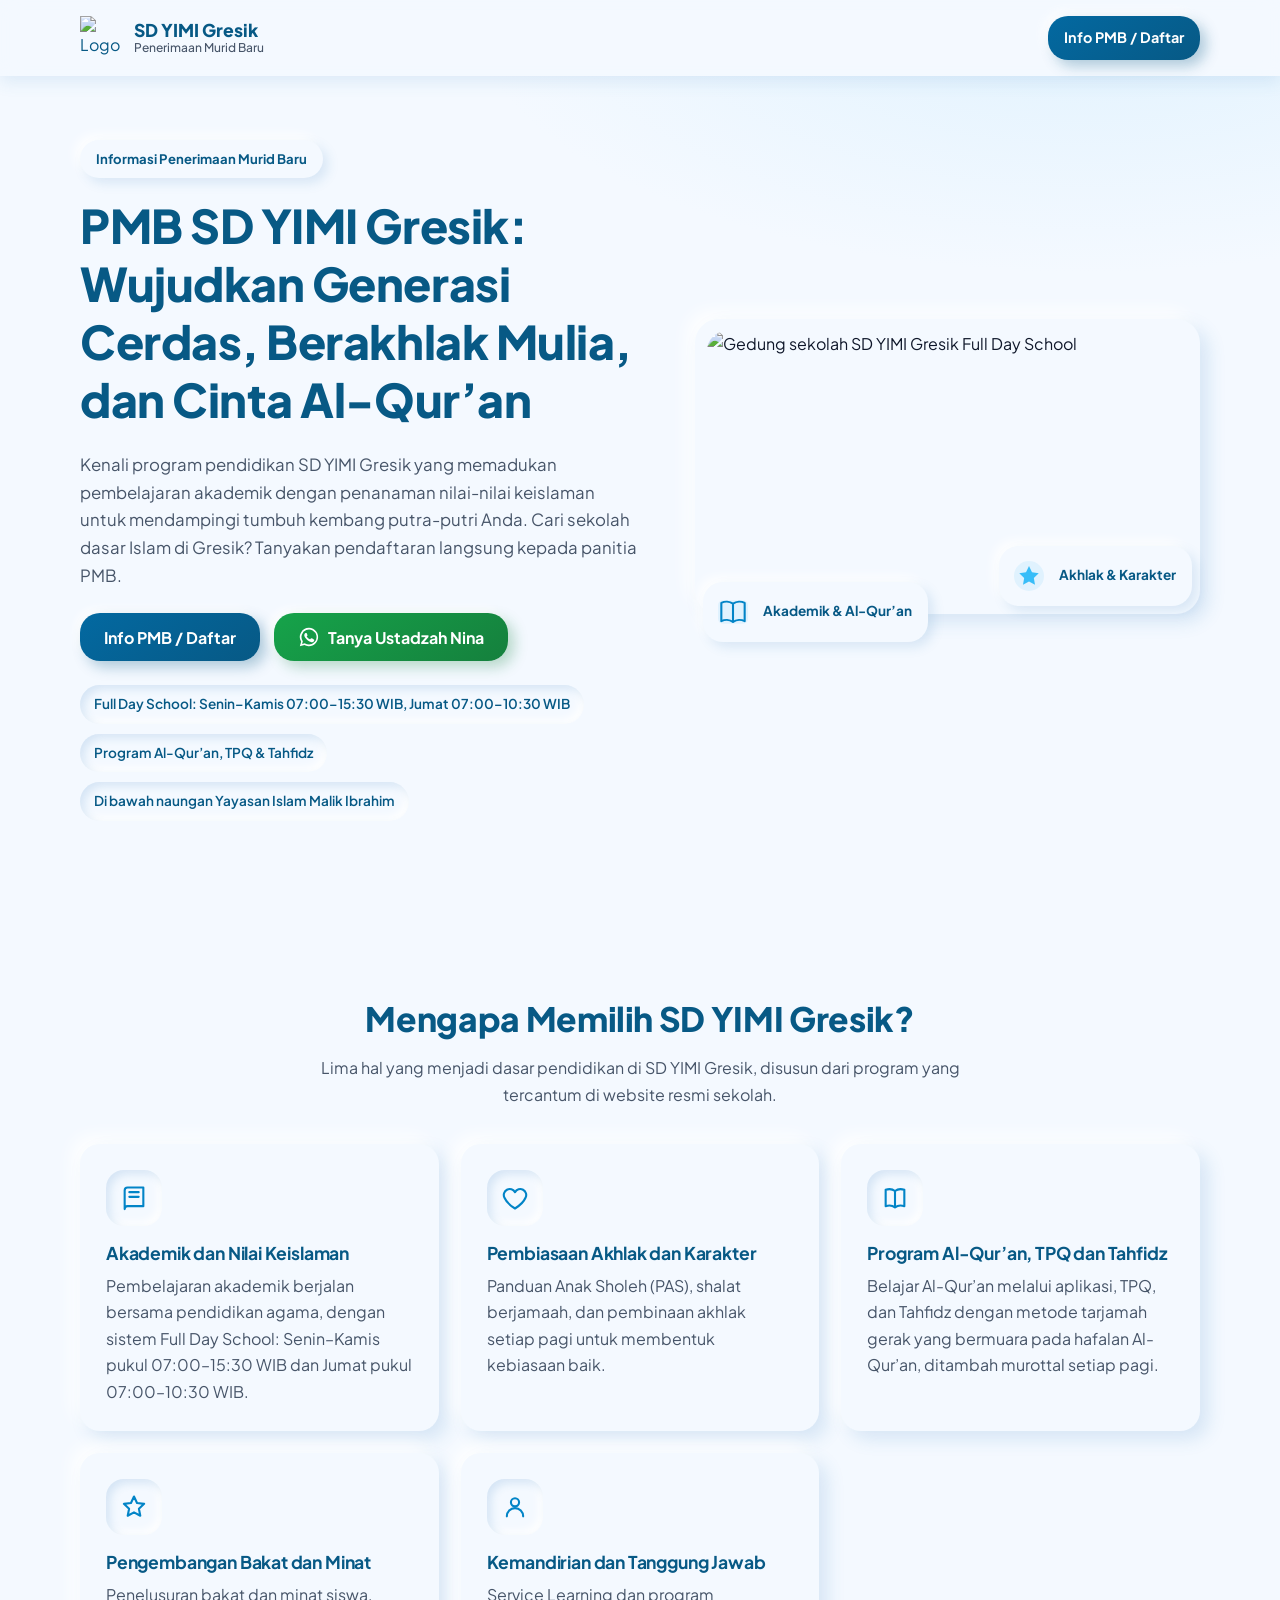
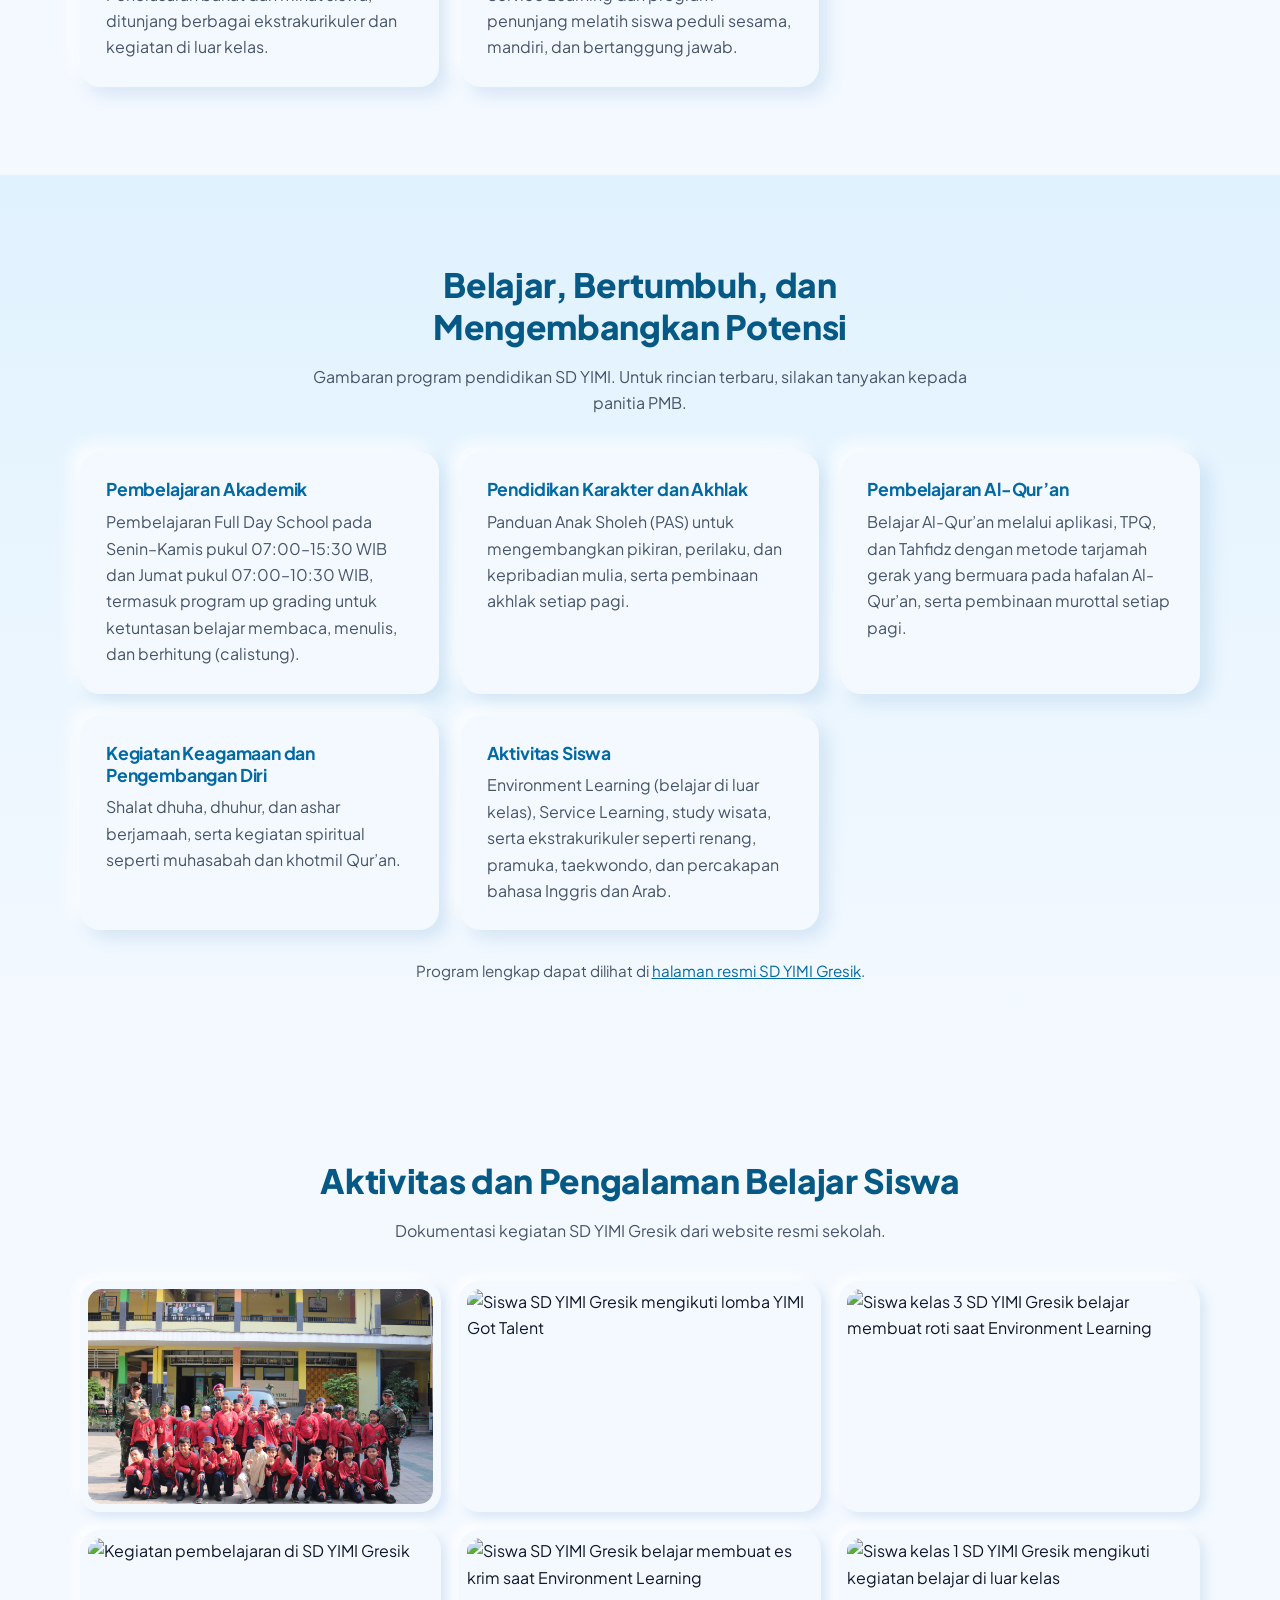
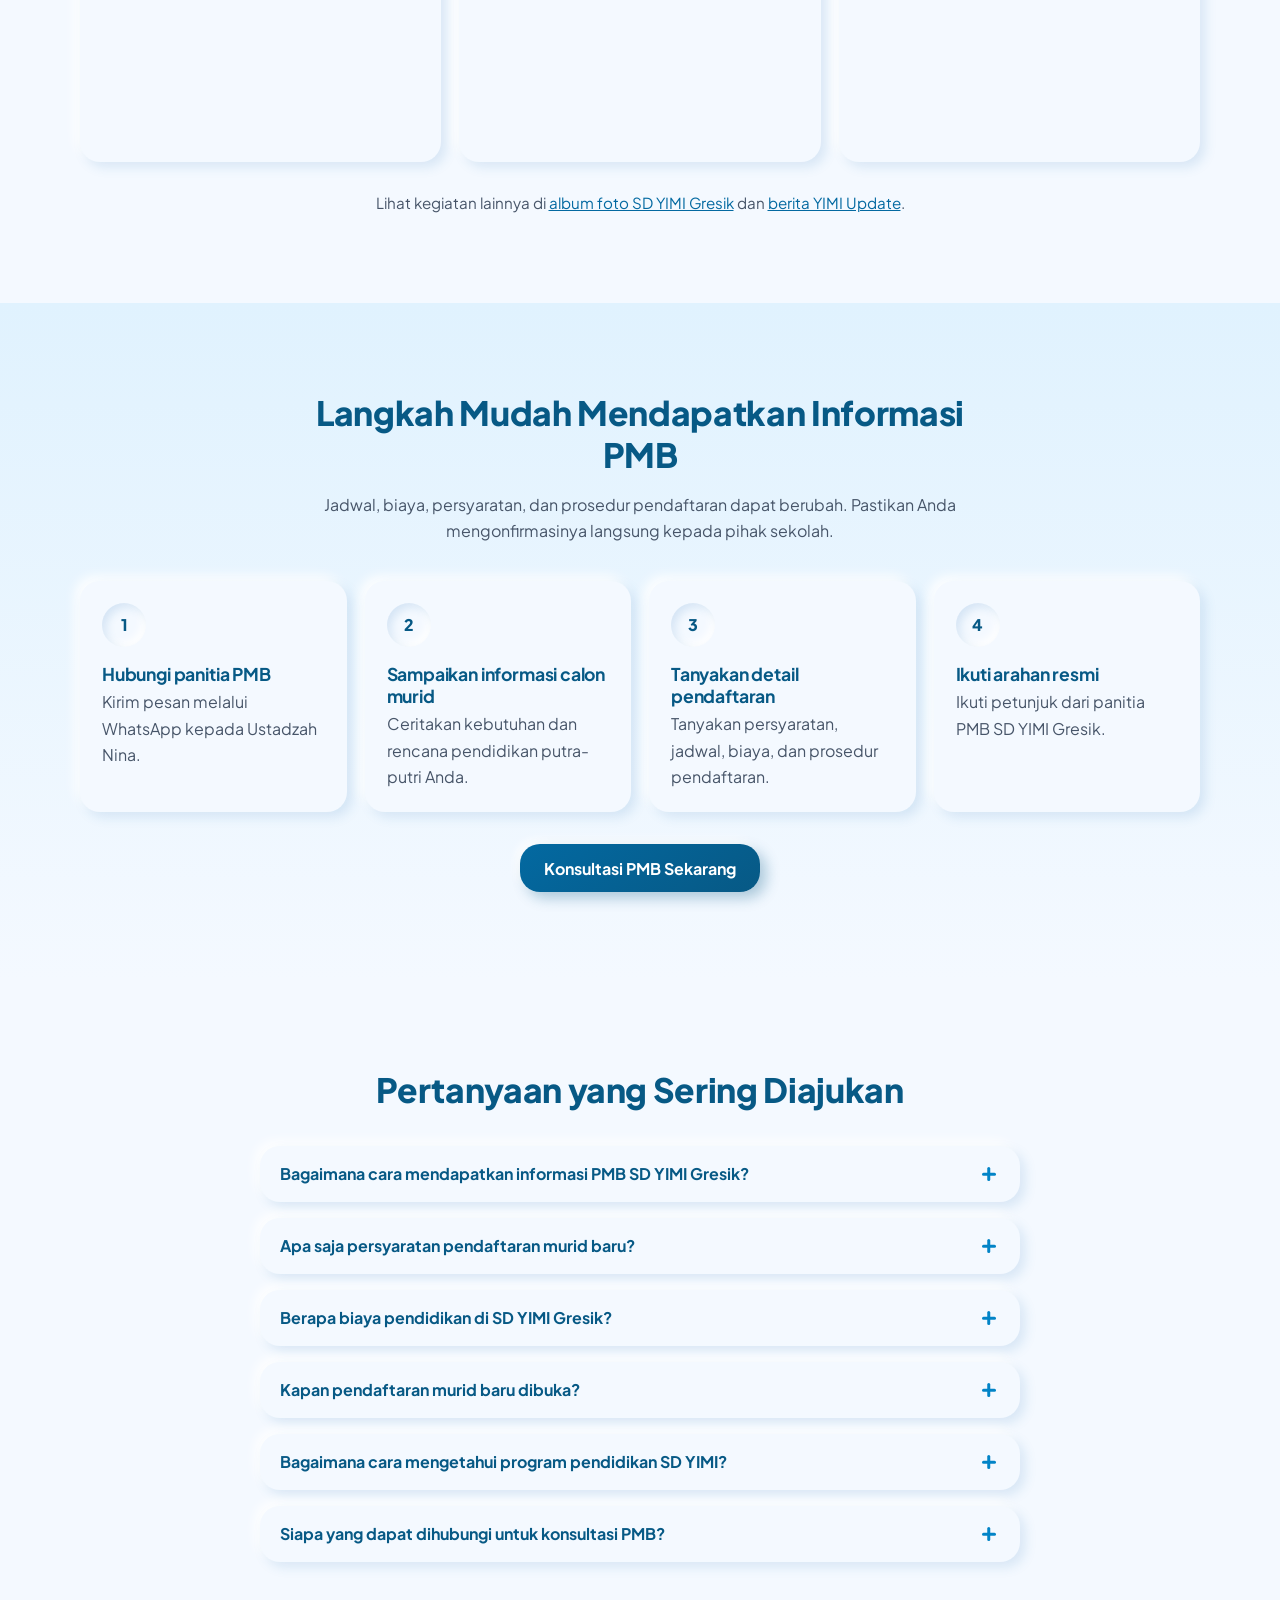
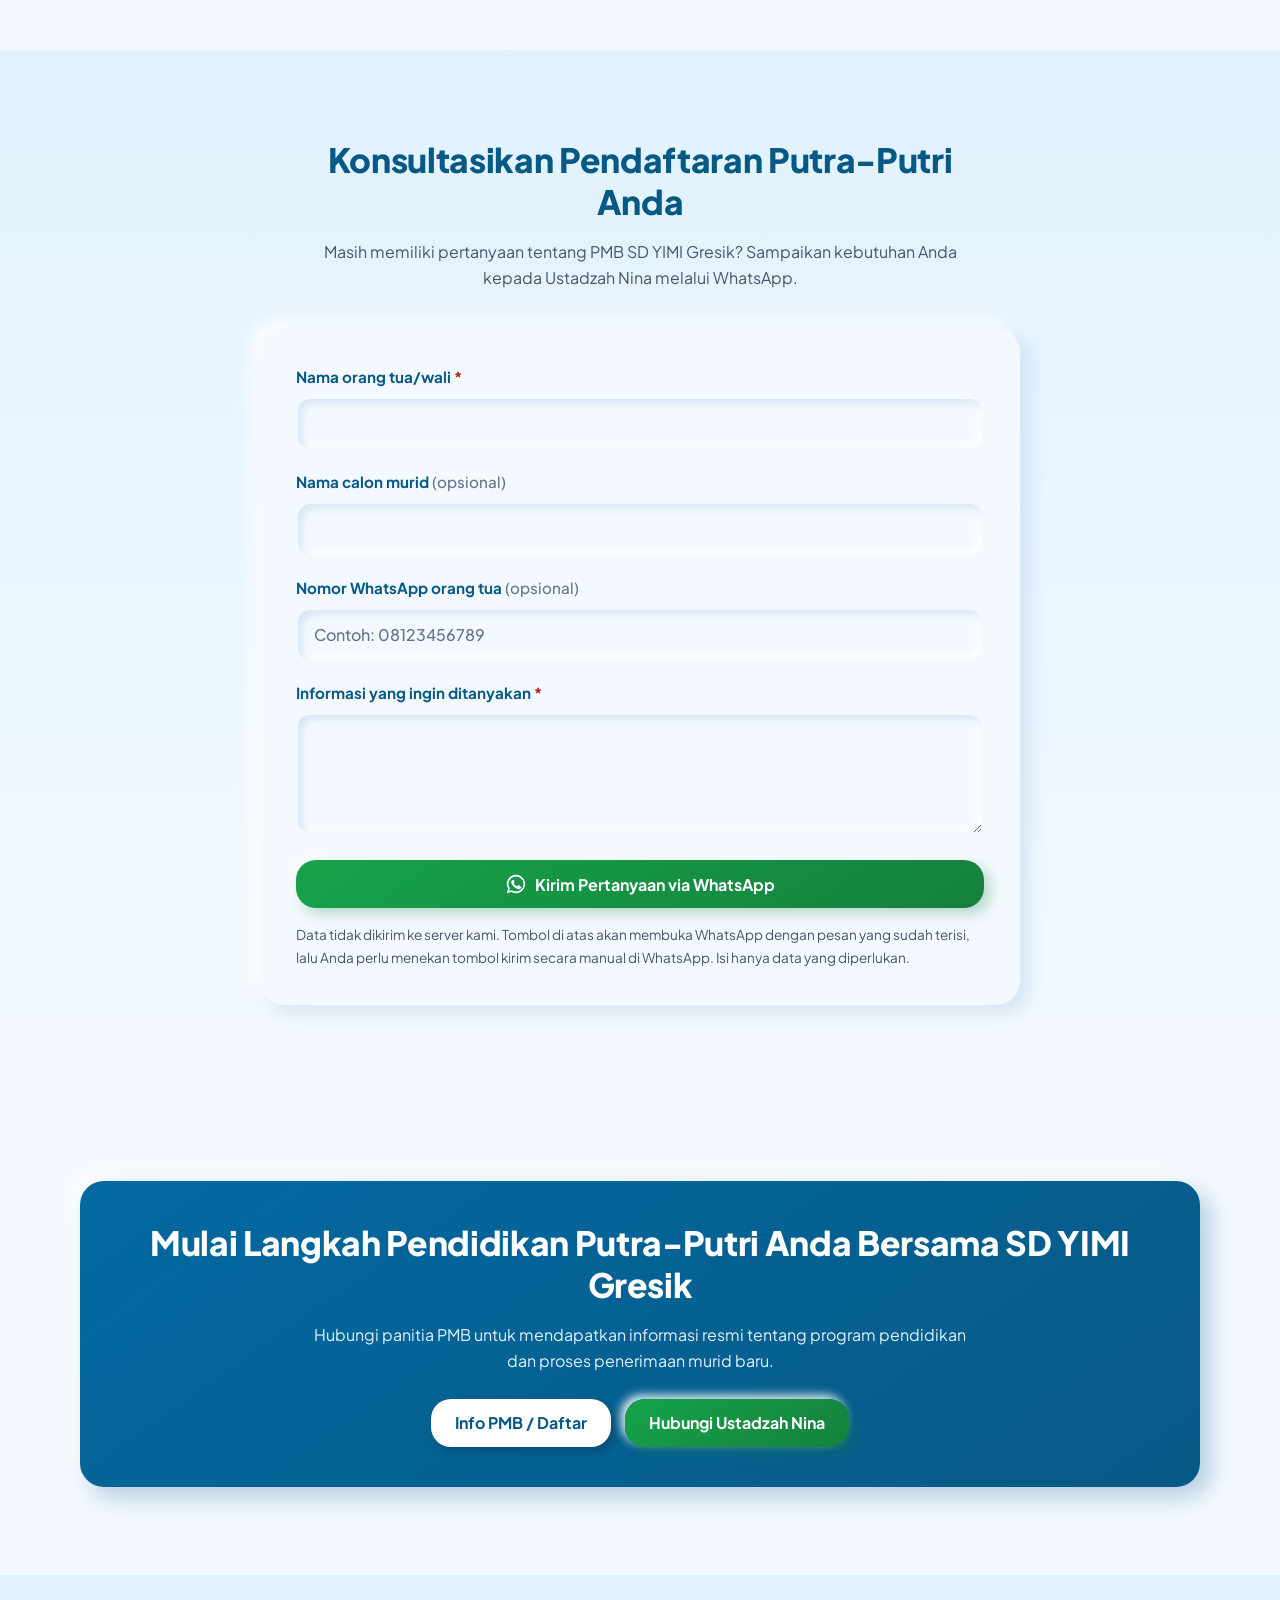
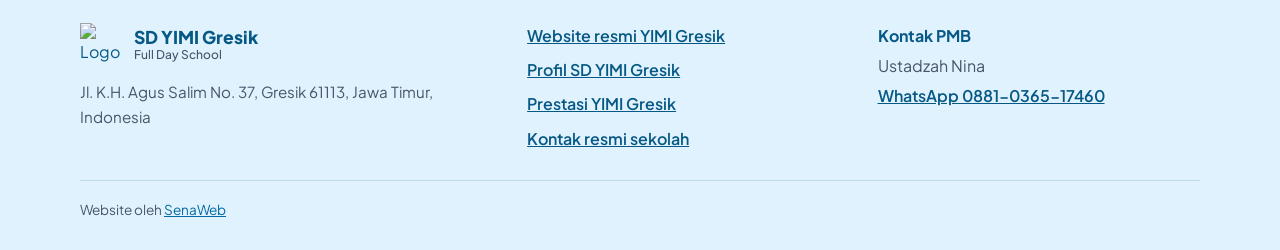
==== commit 4bebe46c: "Update index.html" ====
--- a/demo-yimi/index.html
+++ b/demo-yimi/index.html
@@ -385,7 +385,7 @@
       </div>
     </div>
     <div class="container footer-copy">
-      <p>&copy; <span id="year">2026</span><a href="https://www.senacms.web.id">SenaWeb</a></p>
+      <p class="credit">Website oleh <a href="https://www.senaweb.web.id/" target="_blank" rel="noopener">SenaWeb</a></p>
     </div>
   </footer>
 
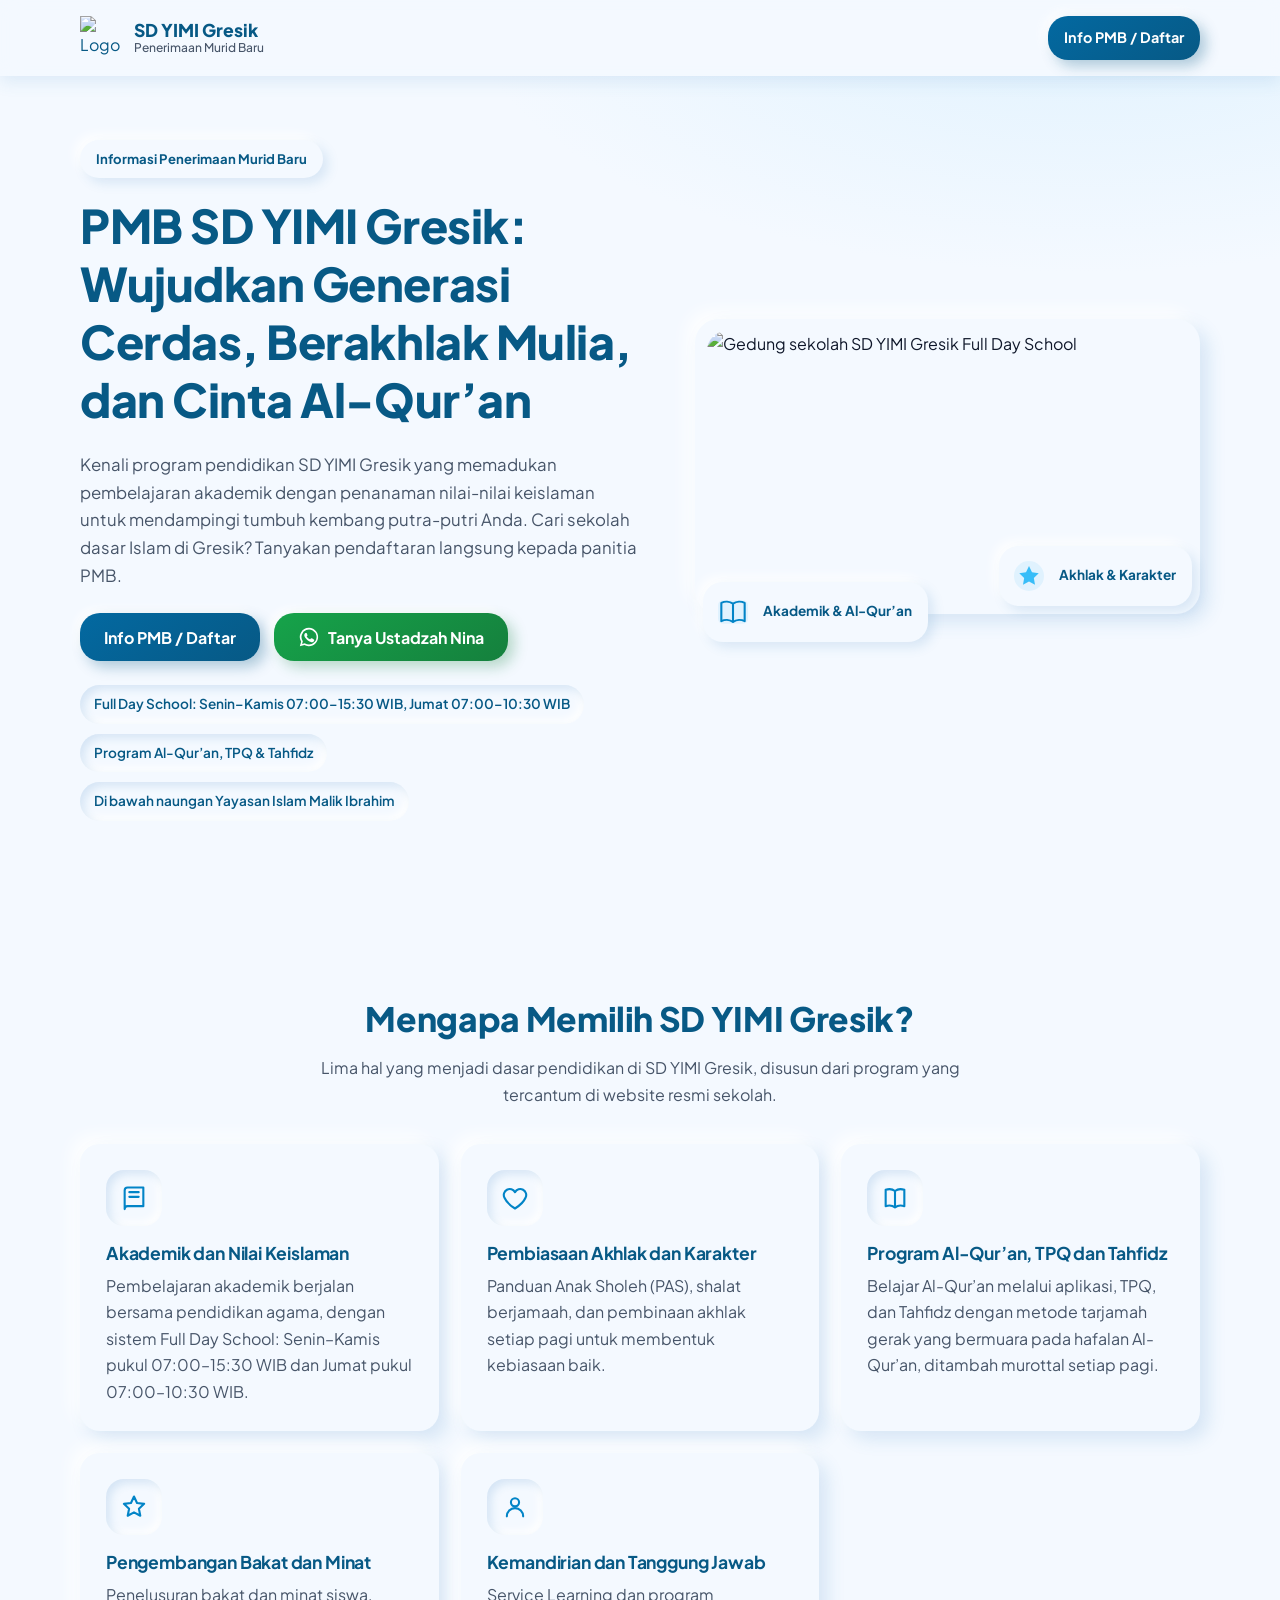
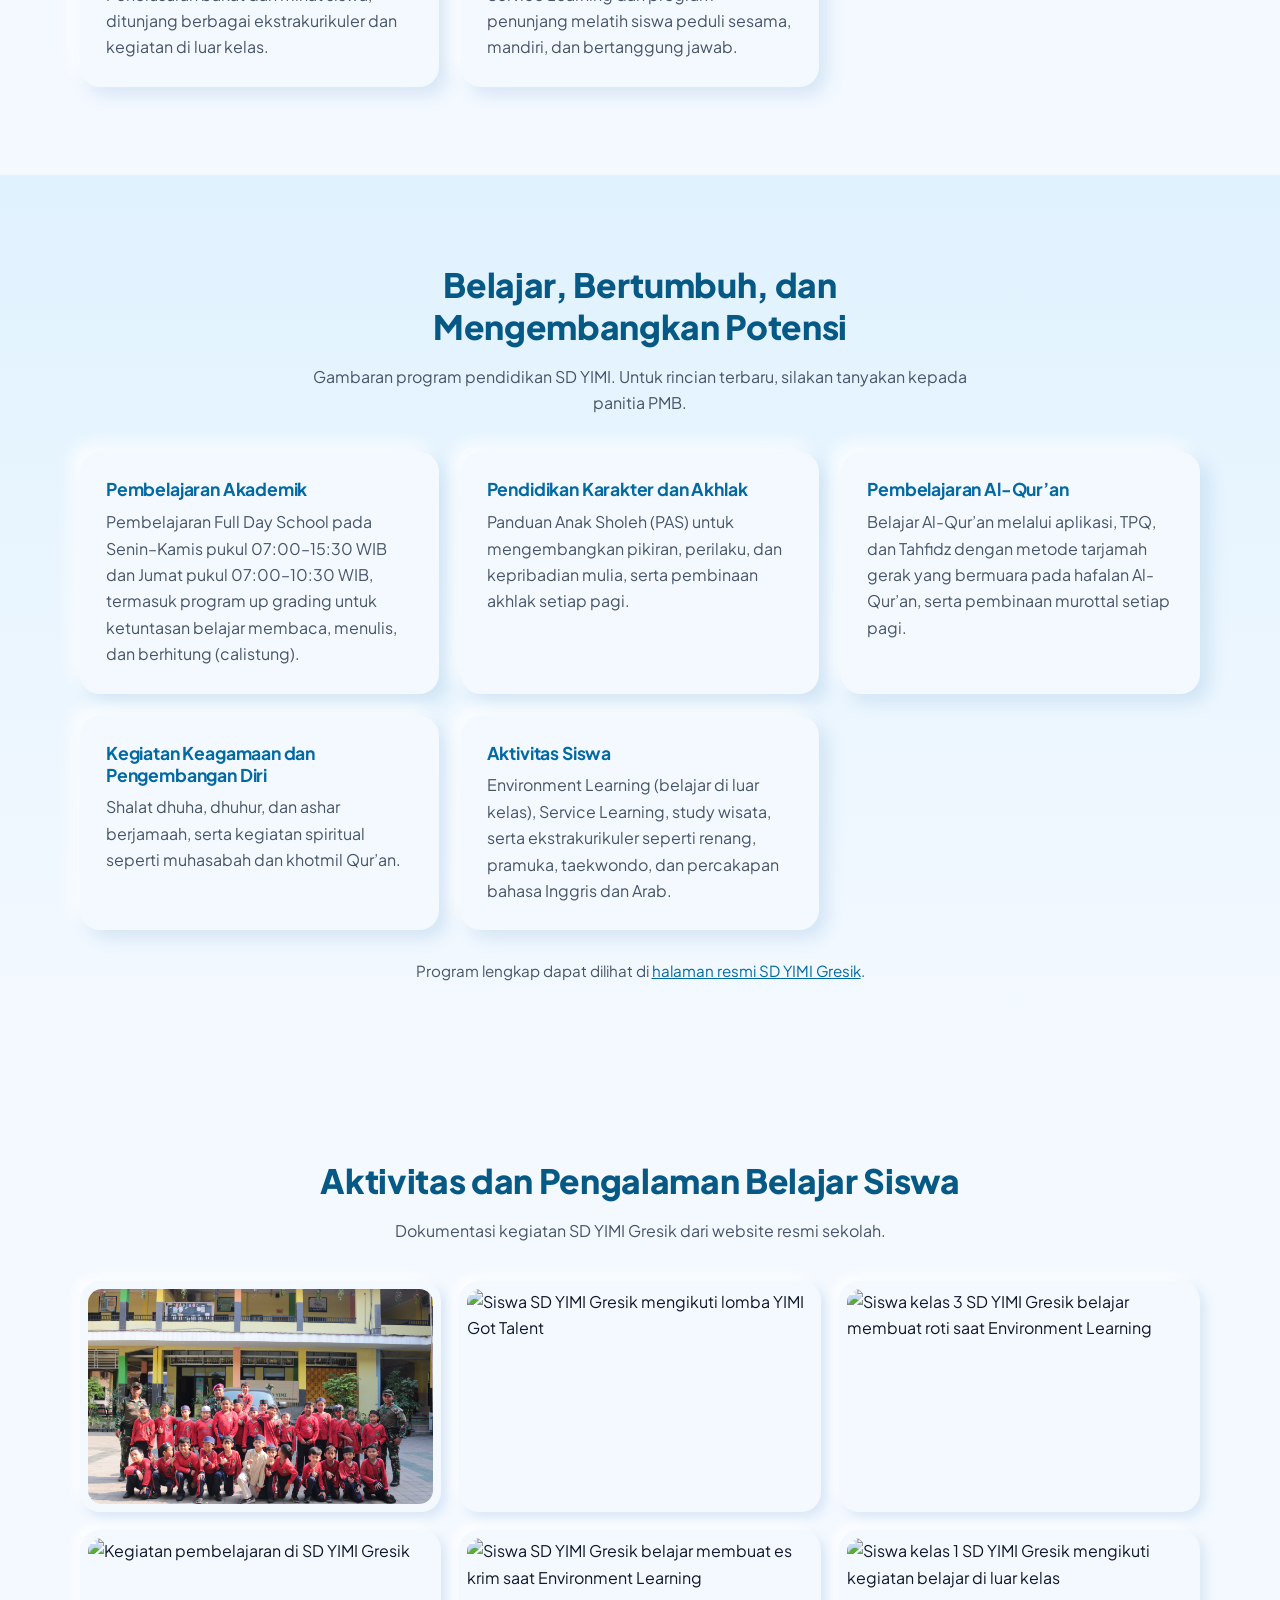
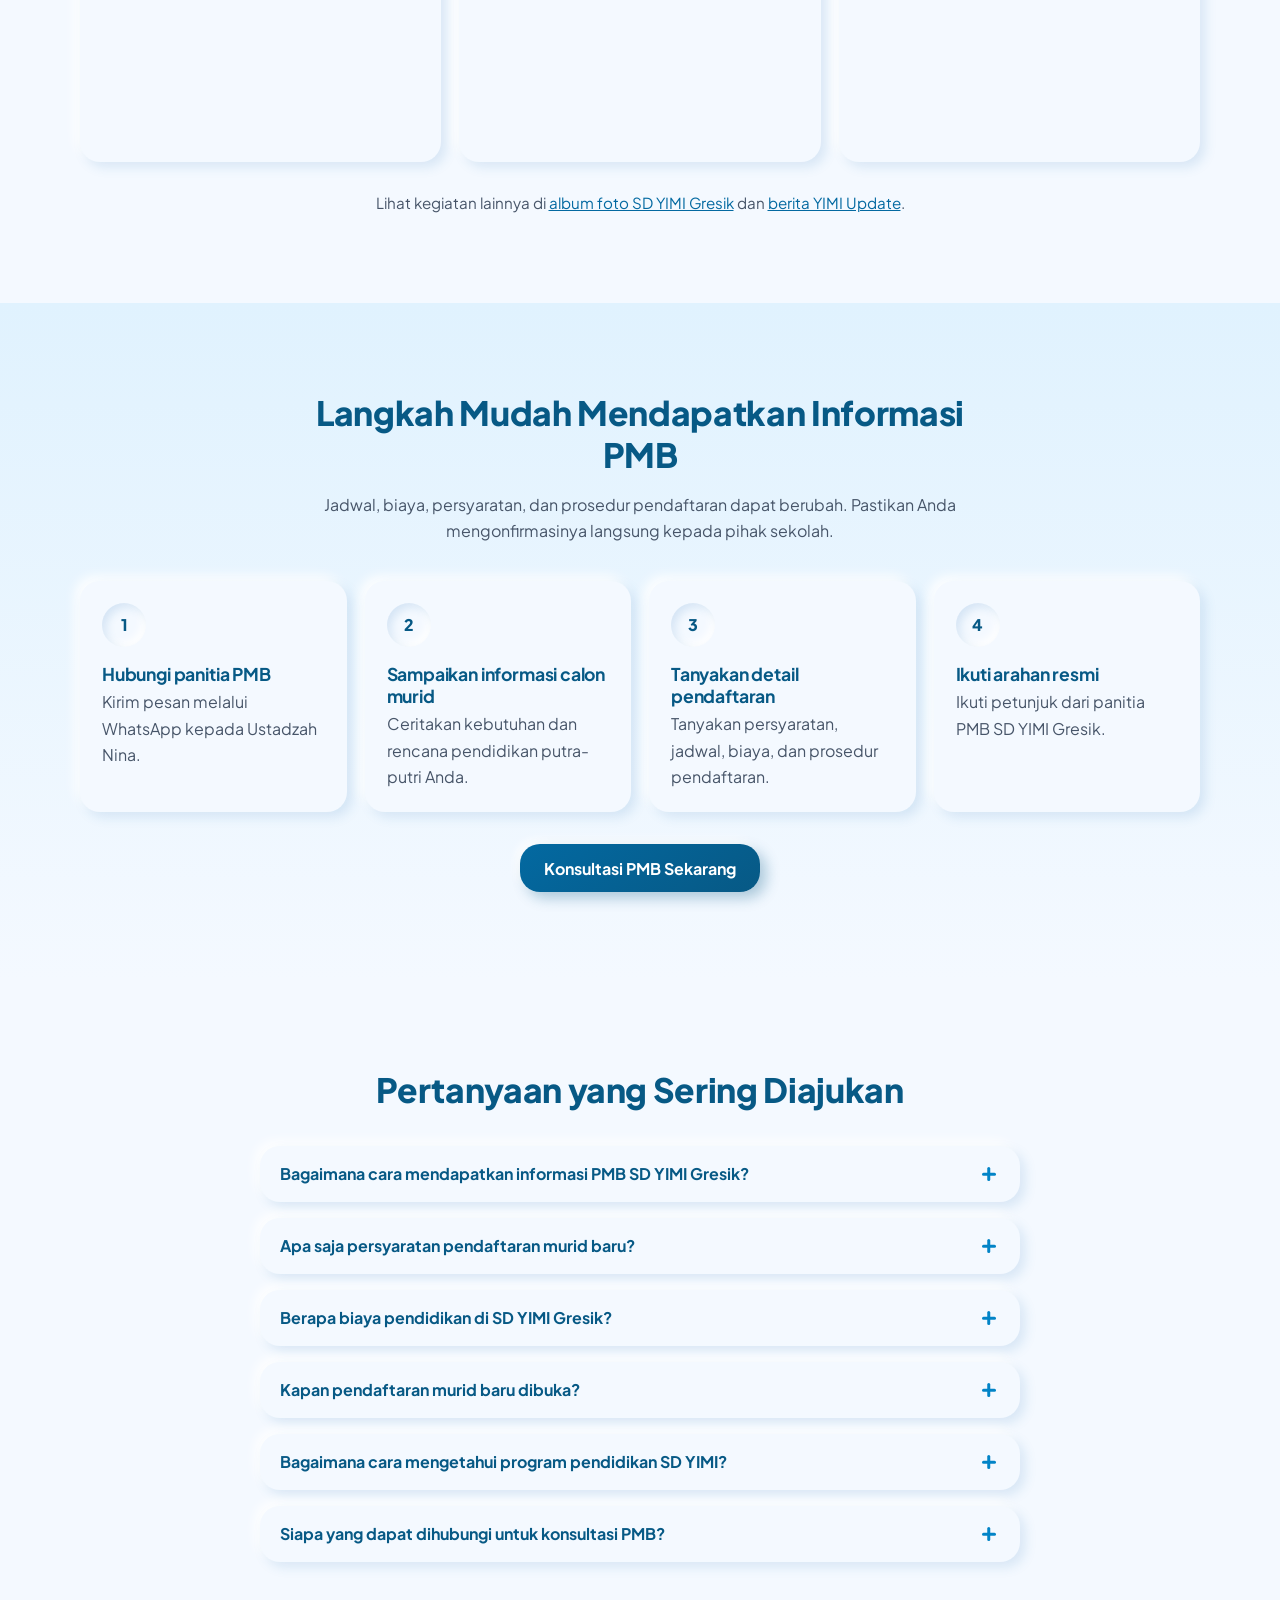
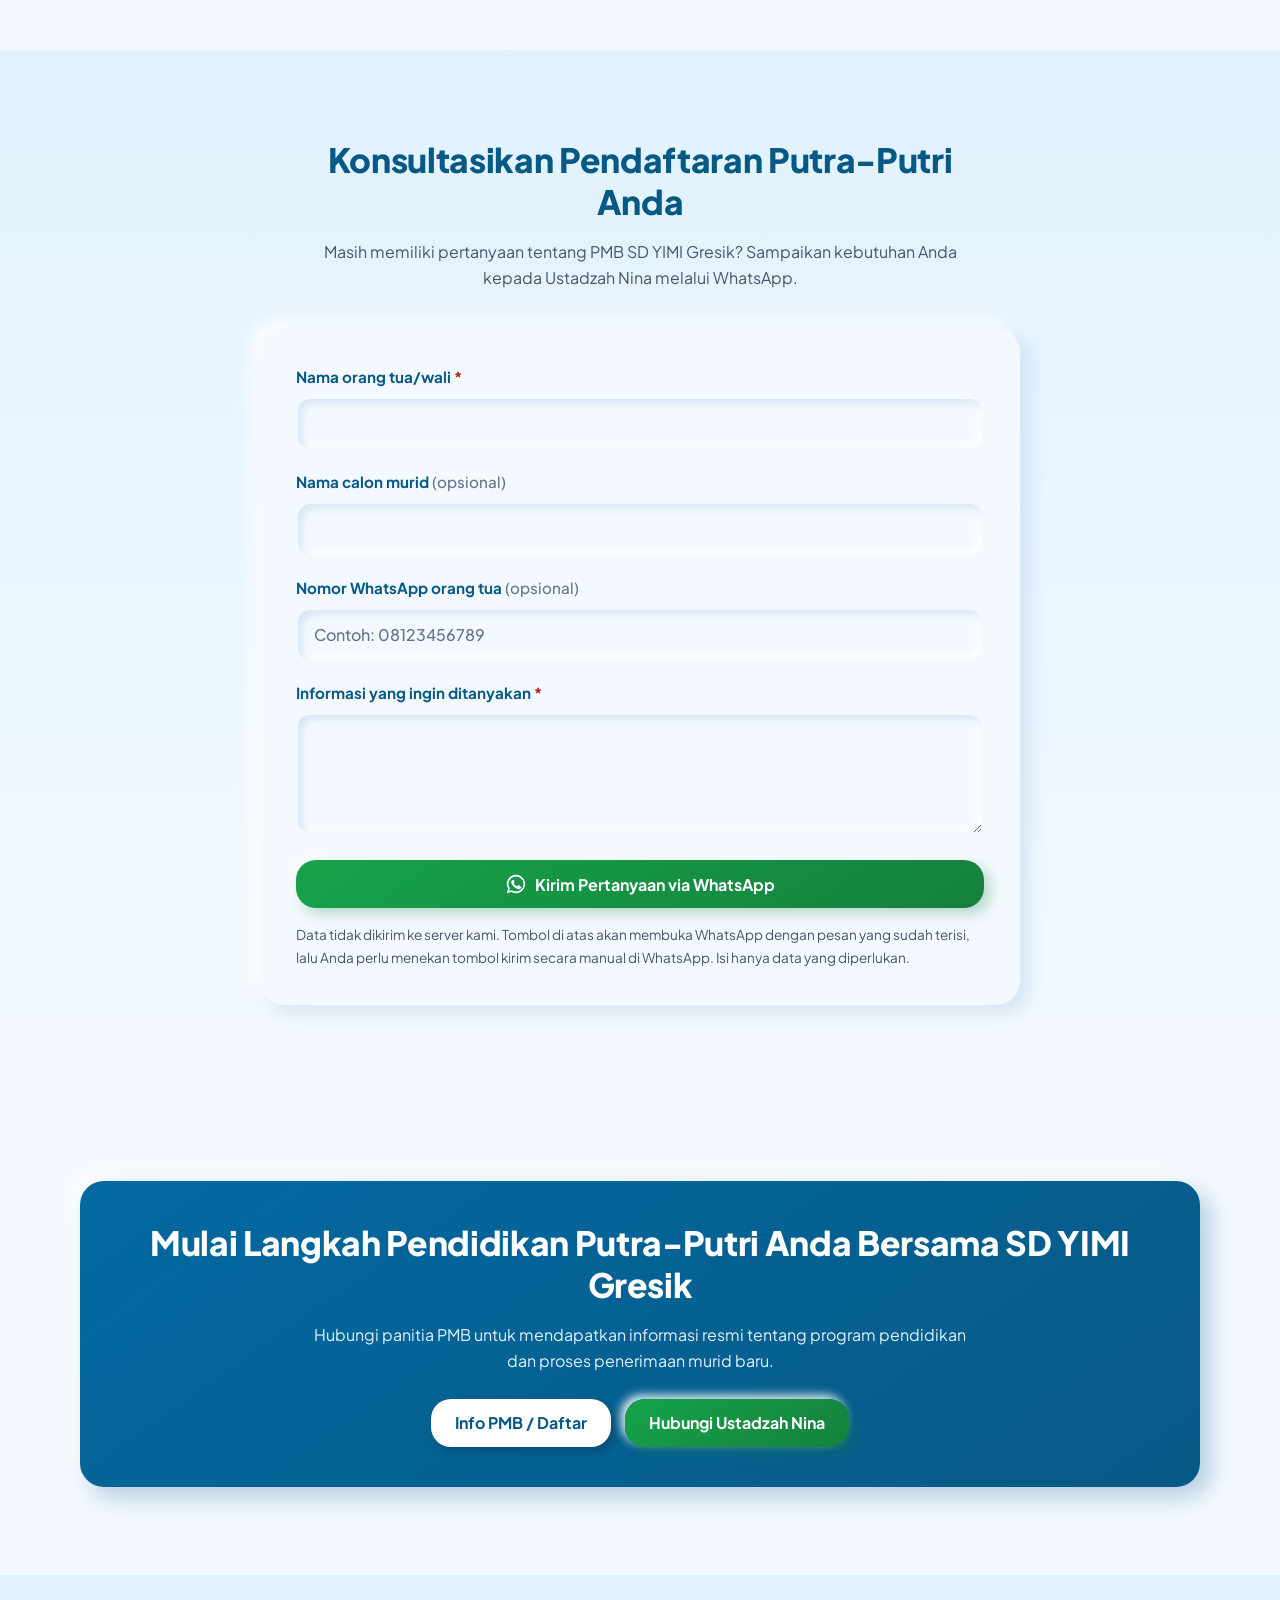
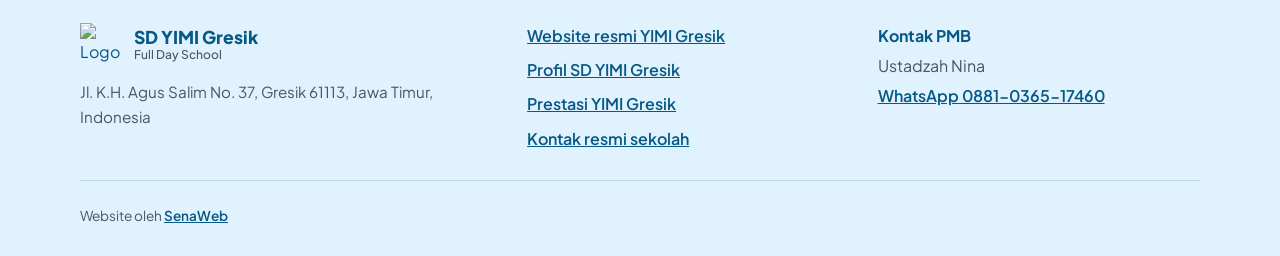
==== commit 263a253e: "Update index.html" ====
--- a/demo-yimi/index.html
+++ b/demo-yimi/index.html
@@ -385,7 +385,7 @@
       </div>
     </div>
     <div class="container footer-copy">
-      <p class="credit">Website oleh <a href="https://www.senaweb.web.id/" target="_blank" rel="noopener">SenaWeb</a></p>
+      <p class="credit">Website oleh <a href="https://www.senacms.web.id/" target="_blank" rel="noopener">SenaWeb</a></p>
     </div>
   </footer>
 
--- a/demo-yimi/style.css
+++ b/demo-yimi/style.css
@@ -242,6 +242,8 @@
 .footer-contact strong { color: var(--deep); }
 .footer-copy { margin-top: 28px; padding-top: 18px; border-top: 1px solid rgba(7, 89, 133, .15); font-size: .85rem; }
 .footer-copy p { margin: 0; }
+.footer-copy .credit { margin-top: 6px; }
+.footer-copy .credit a { color: var(--deep); font-weight: 600; }
 
 /* ---------- Floating WhatsApp (mobile) ---------- */
 .wa-float {
